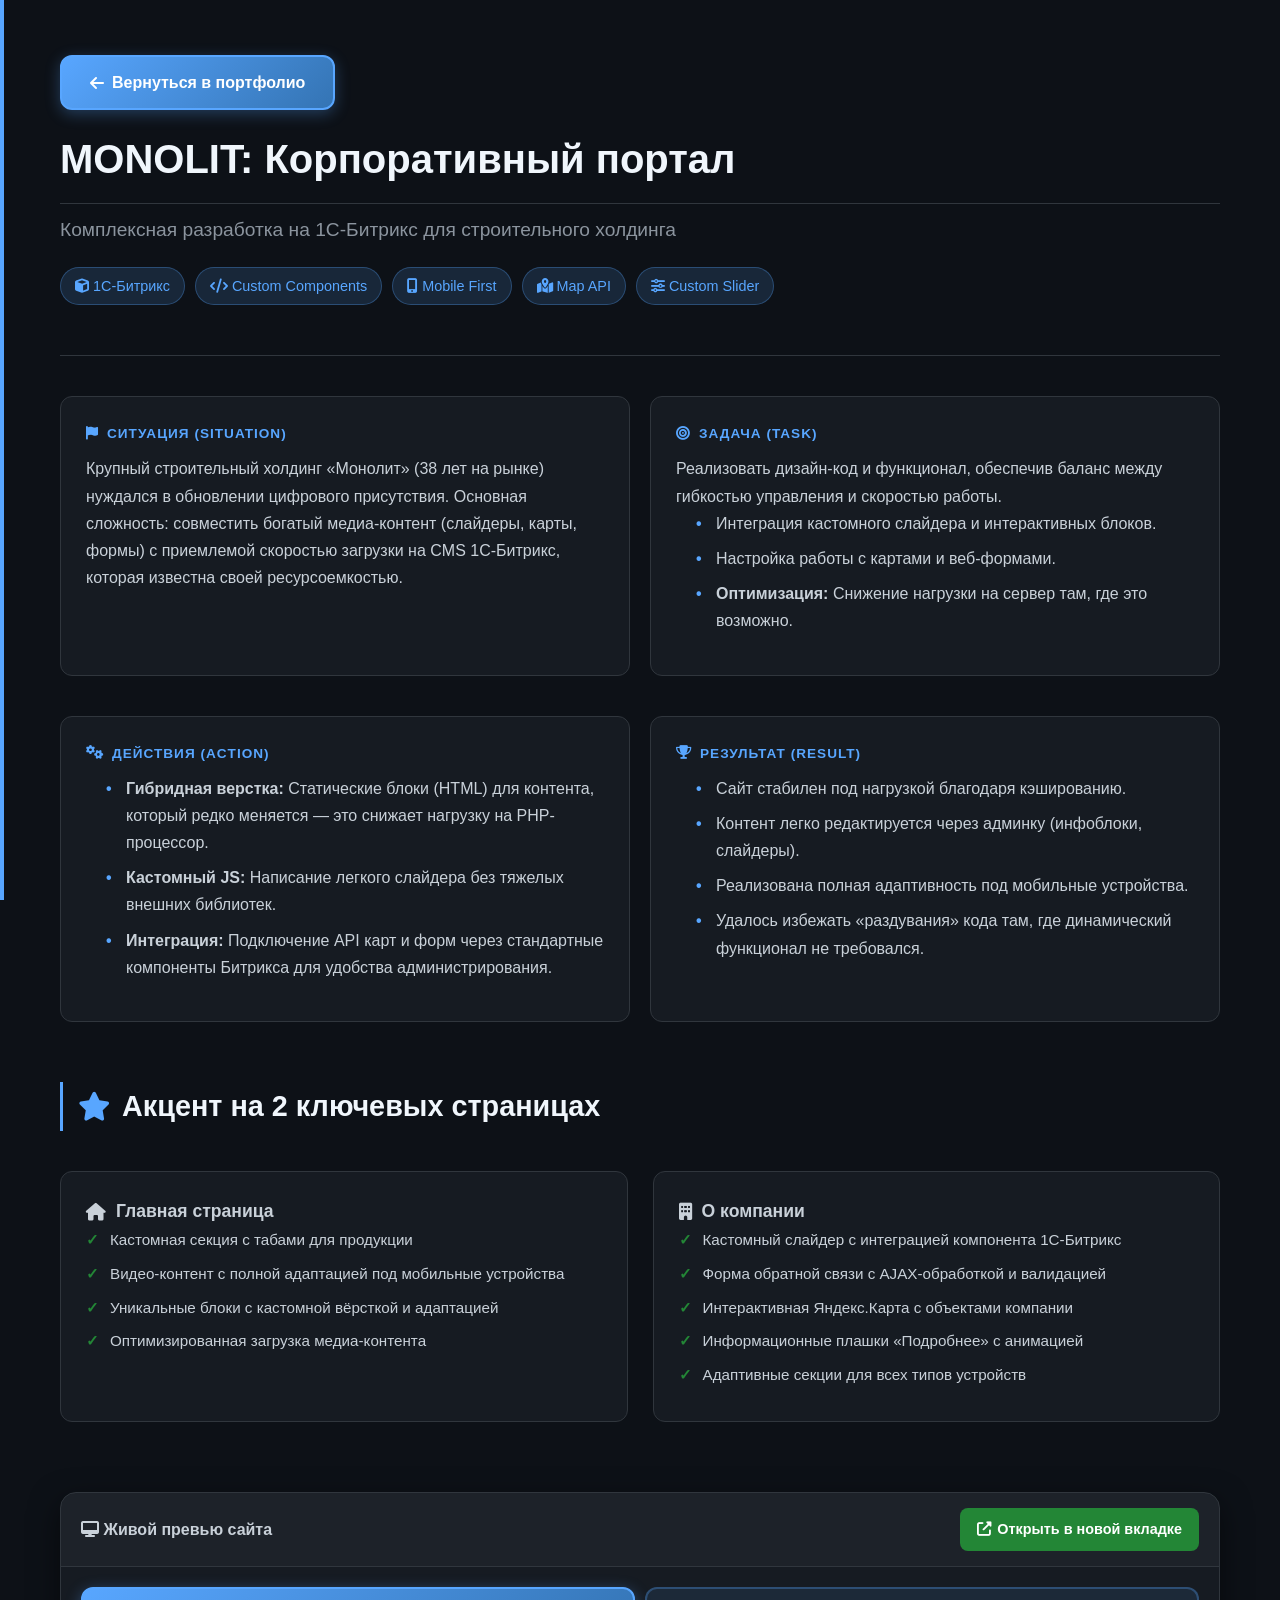
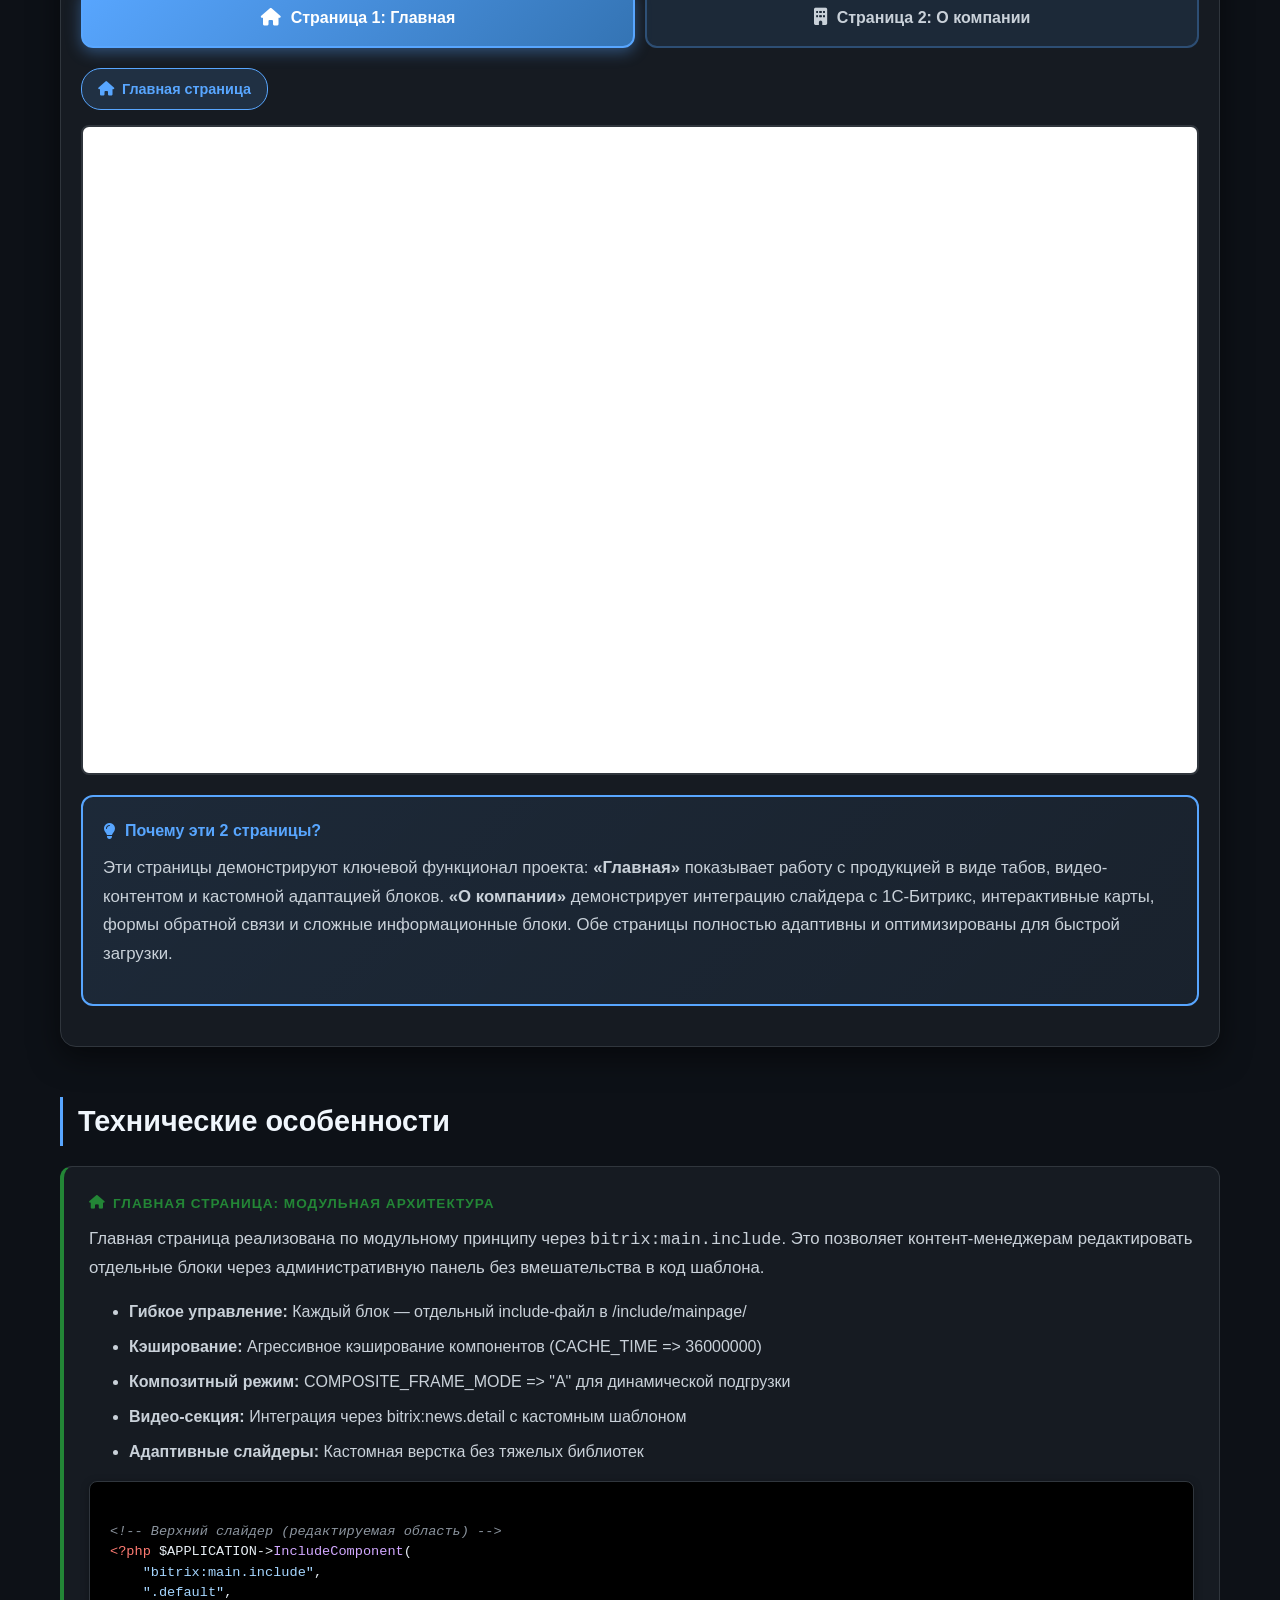
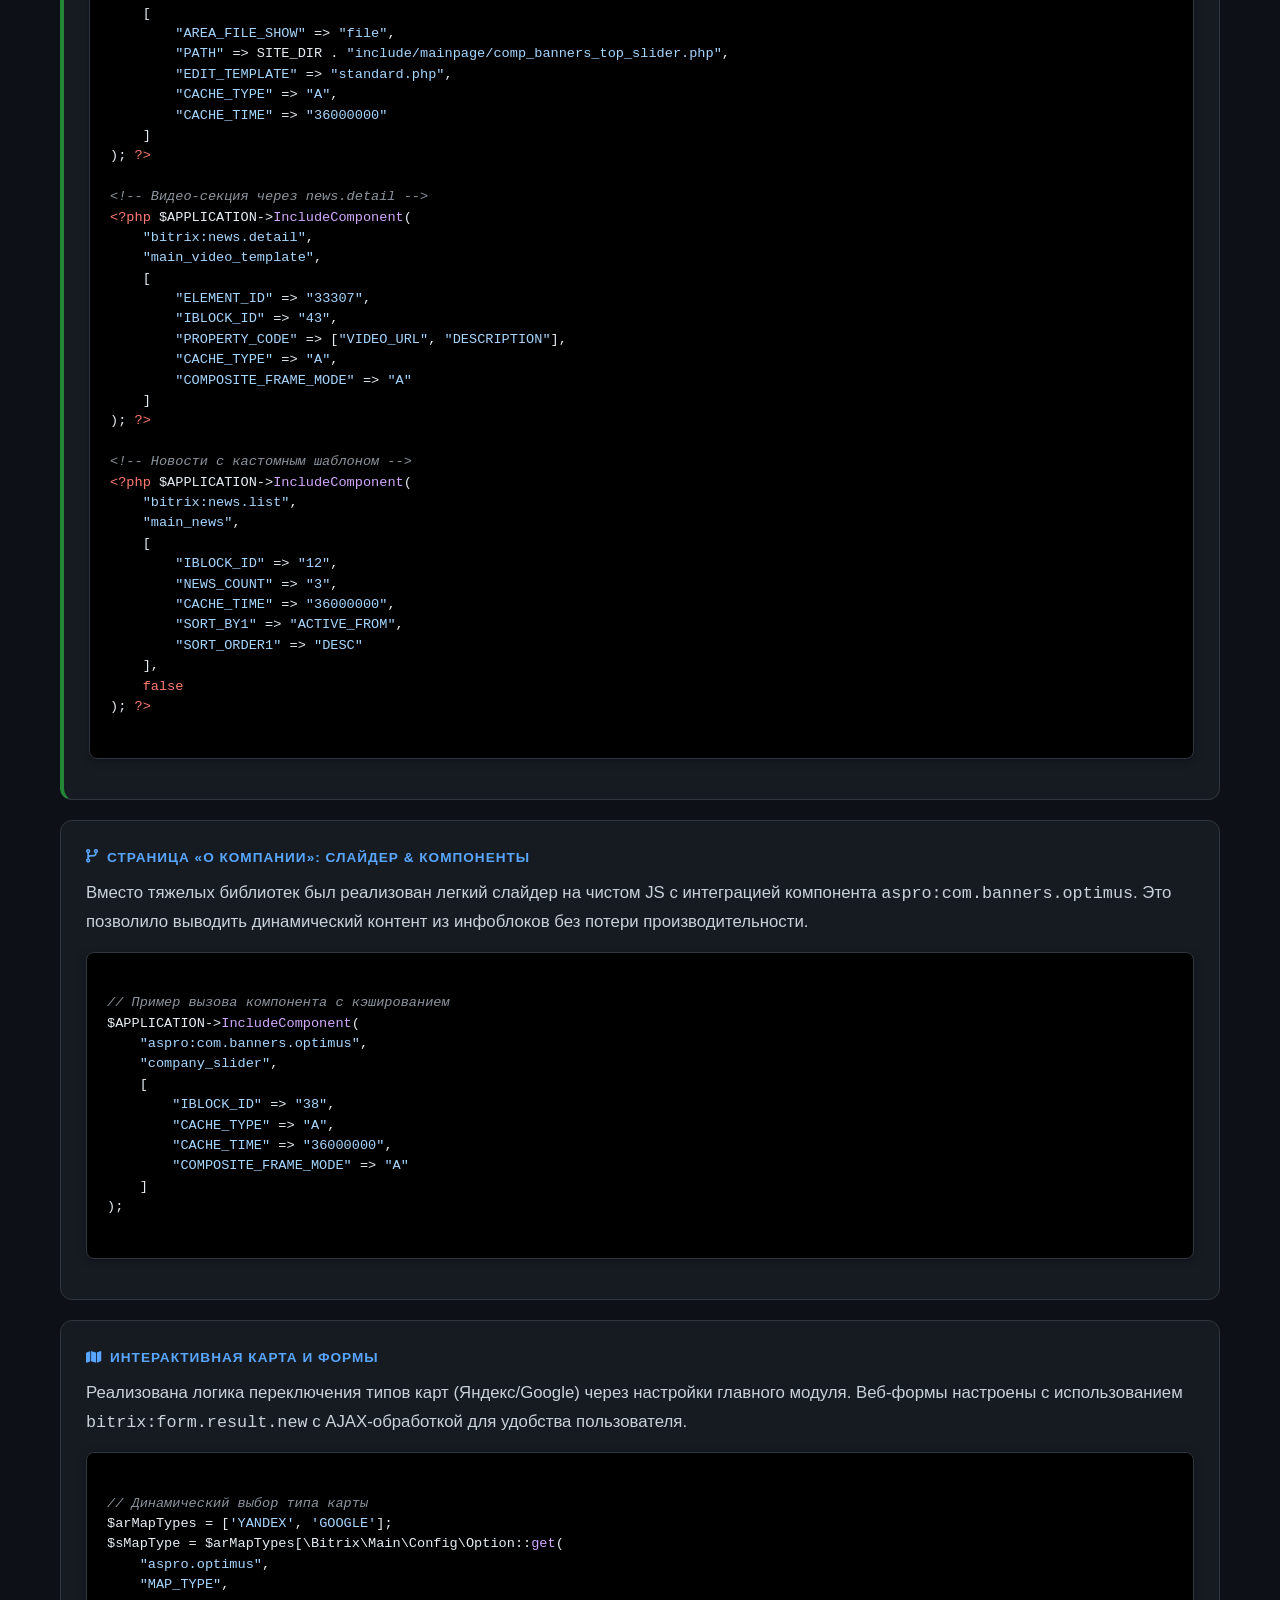
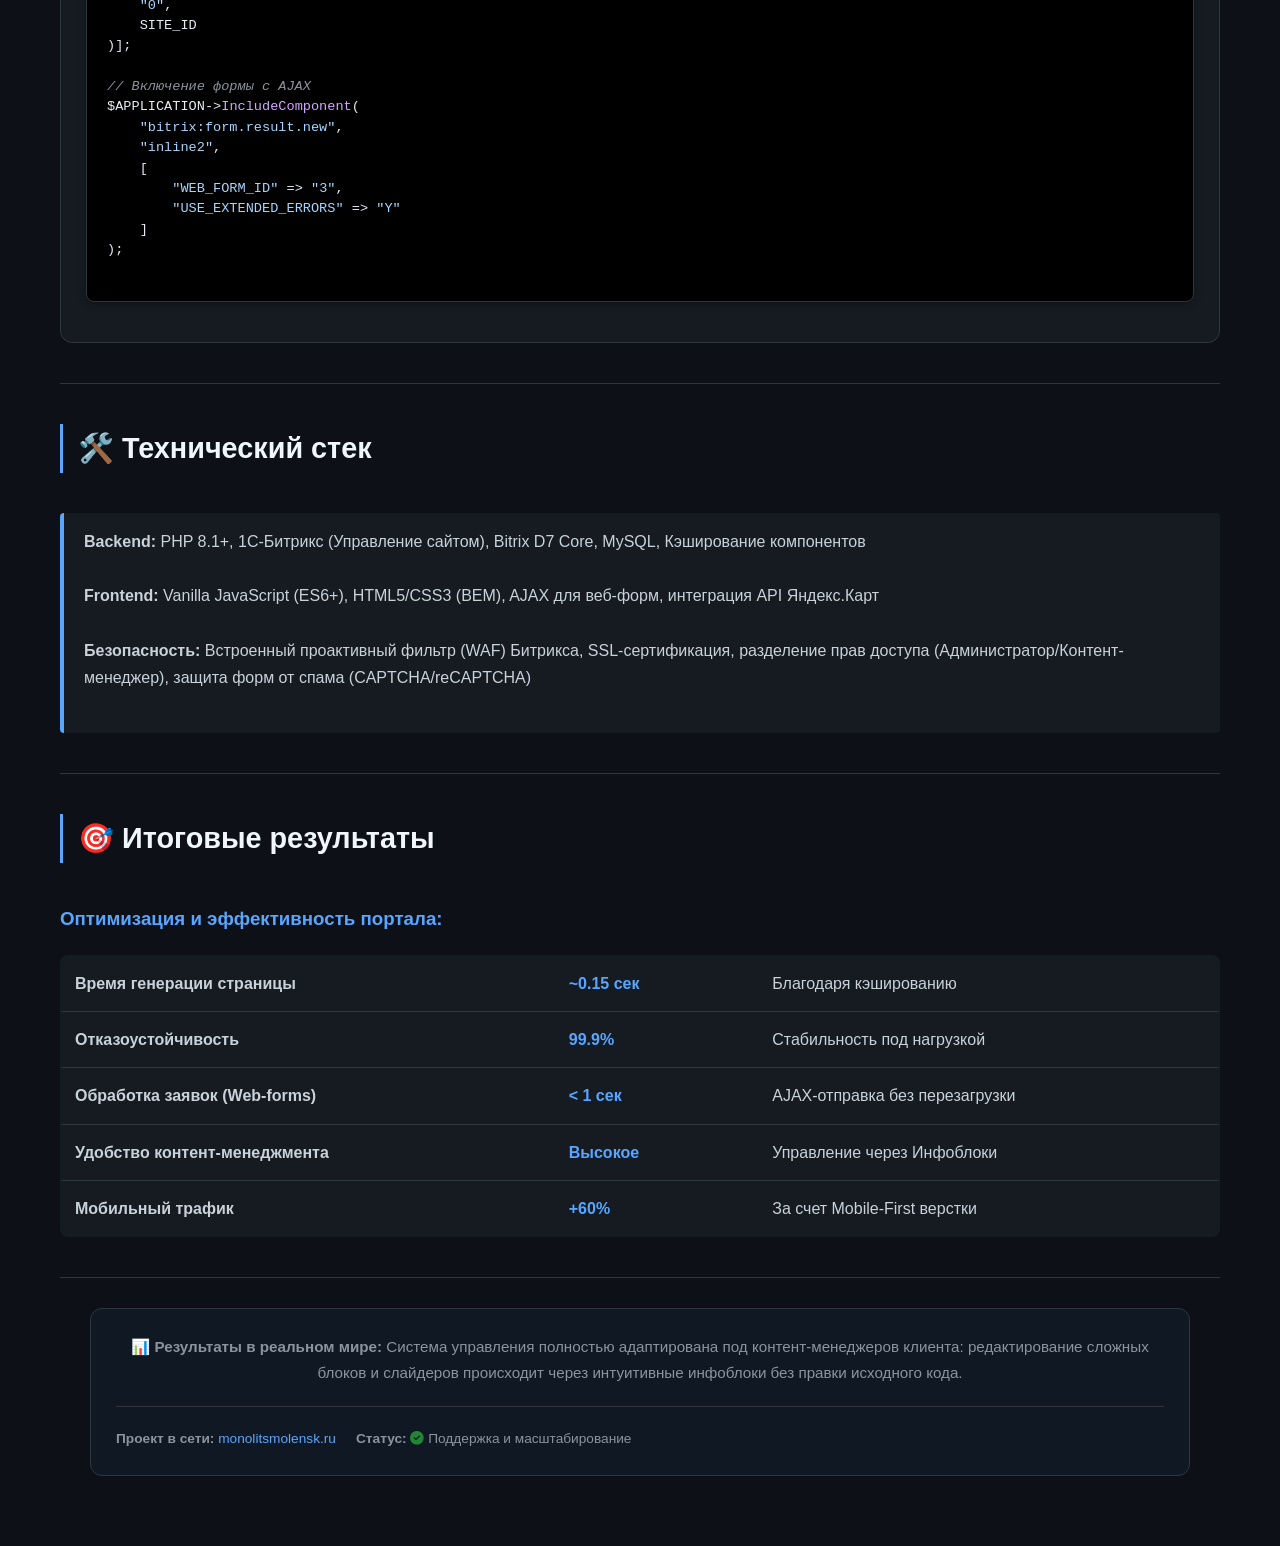
==== cases/monolit.html @ ee922354 "first commit" ====
<!DOCTYPE html>
<html lang="ru">
<head>
    <meta charset="UTF-8">
    <meta name="viewport" content="width=device-width, initial-scale=1.0">
    <title>Кейс: MONOLIT | 1С-Битрикс & Custom Integration</title>
    <link rel="icon" type="image/svg+xml" href="image/svg+xml,%3Csvg xmlns='http://www.w3.org/2000/svg' viewBox='0 0 512 512'%3E%3Cpath fill='%2358a6ff' d='M32 32c17.7 0 32 14.3 32 32V320H288V160c0-17.7 14.3-32 32-32H448c17.7 0 32 14.3 32 32V448c0 17.7-14.3 32-32 32H32c-17.7 0-32-14.3-32-32V64C0 46.3 14.3 32 32 32zM416 224a32 32 0 1 0 0-64 32 32 0 1 0 0 64z'/%3E%3C/svg%3E">
    <link rel="stylesheet" href="https://cdnjs.cloudflare.com/ajax/libs/font-awesome/6.4.0/css/all.min.css">
    <link rel="stylesheet" href="../styles.css">
</head>
<body>

    <div class="container">
        <!-- NAV -->
        <a href="../index.html" class="btn-primary">
            <i class="fas fa-arrow-left"></i> Вернуться в портфолио
        </a>

        <!-- HEADER -->
        <header class="case-header">
            <h1 class="case-title">MONOLIT: Корпоративный портал</h1>
            <div class="case-subtitle">Комплексная разработка на 1С-Битрикс для строительного холдинга</div>
            
            <div class="tech-specs" style="margin-top: 20px;">
                <span class="tech-badge"><i class="fas fa-cube"></i> 1С-Битрикс</span>
                <span class="tech-badge"><i class="fas fa-code"></i> Custom Components</span>
                <span class="tech-badge"><i class="fas fa-mobile-alt"></i> Mobile First</span>
                <span class="tech-badge"><i class="fas fa-map-marked-alt"></i> Map API</span>
                <span class="tech-badge"><i class="fas fa-sliders-h"></i> Custom Slider</span>
            </div>
        </header>

        <!-- STAR METHODOLOGY -->
        <section class="star-grid">
            <!-- SITUATION -->
            <div class="star-card">
                <div class="star-label"><i class="fas fa-flag"></i> Ситуация (Situation)</div>
                <div class="star-content">
                    Крупный строительный холдинг «Монолит» (38 лет на рынке) нуждался в обновлении цифрового присутствия. Основная сложность: совместить богатый медиа-контент (слайдеры, карты, формы) с приемлемой скоростью загрузки на CMS 1С-Битрикс, которая известна своей ресурсоемкостью.
                </div>
            </div>

            <!-- TASK -->
            <div class="star-card">
                <div class="star-label"><i class="fas fa-bullseye"></i> Задача (Task)</div>
                <div class="star-content">
                    Реализовать дизайн-код и функционал, обеспечив баланс между гибкостью управления и скоростью работы.
                    <ul>
                        <li>Интеграция кастомного слайдера и интерактивных блоков.</li>
                        <li>Настройка работы с картами и веб-формами.</li>
                        <li><strong>Оптимизация:</strong> Снижение нагрузки на сервер там, где это возможно.</li>
                    </ul>
                </div>
            </div>

            <!-- ACTION -->
            <div class="star-card">
                <div class="star-label"><i class="fas fa-cogs"></i> Действия (Action)</div>
                <div class="star-content">
                    <ul>
                        <li><strong>Гибридная верстка:</strong> Статические блоки (HTML) для контента, который редко меняется — это снижает нагрузку на PHP-процессор.</li>
                        <li><strong>Кастомный JS:</strong> Написание легкого слайдера без тяжелых внешних библиотек.</li>
                        <li><strong>Интеграция:</strong> Подключение API карт и форм через стандартные компоненты Битрикса для удобства администрирования.</li>
                    </ul>
                </div>
            </div>

            <!-- RESULT -->
            <div class="star-card">
                <div class="star-label"><i class="fas fa-trophy"></i> Результат (Result)</div>
                <div class="star-content">
                    <ul>
                        <li>Сайт стабилен под нагрузкой благодаря кэшированию.</li>
                        <li>Контент легко редактируется через админку (инфоблоки, слайдеры).</li>
                        <li>Реализована полная адаптивность под мобильные устройства.</li>
                        <li>Удалось избежать «раздувания» кода там, где динамический функционал не требовался.</li>
                    </ul>
                </div>
            </div>
        </section>

        <!-- KEY PAGES HIGHLIGHT -->
        <section>
            <h2 style="color: #f0f6fc; margin-bottom: 20px; font-size: 1.8rem;">
                <i class="fas fa-star" style="color: var(--accent);"></i> Акцент на 2 ключевых страницах
            </h2>
            
            <div class="page-highlight-grid">
                <!-- PAGE 1 -->
                <div class="page-highlight-card">
                    <h4>
           
                        <i class="fas fa-home"></i> Главная страница
                    </h4>
                    <ul>
                        <li>Кастомная секция с табами для продукции</li>
                        <li>Видео-контент с полной адаптацией под мобильные устройства</li>
                        <li>Уникальные блоки с кастомной вёрсткой и адаптацией</li>
                        <li>Оптимизированная загрузка медиа-контента</li>
                    </ul>
                </div>

                <!-- PAGE 2 -->
                <div class="page-highlight-card">
                    <h4>
                        <i class="fas fa-building"></i> О компании
                    </h4>
                    <ul>
                        <li>Кастомный слайдер с интеграцией компонента 1С-Битрикс</li>
                        <li>Форма обратной связи с AJAX-обработкой и валидацией</li>
                        <li>Интерактивная Яндекс.Карта с объектами компании</li>
                        <li>Информационные плашки «Подробнее» с анимацией</li>
                        <li>Адаптивные секции для всех типов устройств</li>
                    </ul>
                </div>
            </div>
        </section>

        <!-- LIVE PREVIEW IFRAME WITH TABS -->
        <section class="preview-section">
            <div class="preview-header">
                <span class="preview-title"><i class="fas fa-desktop"></i> Живой превью сайта</span>
                <a href="https://www.monolitsmolensk.ru/" target="_blank" class="live-btn">
                    <i class="fas fa-external-link-alt"></i> Открыть в новой вкладке
                </a>
            </div>
            
            <div style="padding: 20px;">
                <!-- PAGE TABS -->
                <div class="page-tabs">
                    <div class="page-tab active" onclick="switchPage('page1', this)">
                        <i class="fas fa-home"></i>
                        <span>Страница 1: Главная</span>
                    </div>
                    <div class="page-tab" onclick="switchPage('page2', this)">
                        <i class="fas fa-building"></i>
                        <span>Страница 2: О компании</span>
                    </div>
                </div>

                <!-- IFRAME CONTAINER PAGE 1: Главная -->
                <div class="iframe-wrapper" id="page1-wrapper">
                    <div class="page-badge">
                        <i class="fas fa-home"></i>
                        <span>Главная страница</span>
                    </div>
                    <div class="iframe-container">
                        <iframe src="https://www.monolitsmolensk.ru/" title="Monolit - Главная" id="iframe-page1" loading="lazy"></iframe>
                    </div>
                </div>

                <!-- IFRAME CONTAINER PAGE 2: О компании -->
                <div class="iframe-wrapper" id="page2-wrapper" style="display: none;">
                    <div class="page-badge">
                        <i class="fas fa-building"></i>
                        <span>О компании</span>
                    </div>
                    <div class="iframe-container">
                        <iframe src="https://www.monolitsmolensk.ru/company/" title="Monolit - О компании" id="iframe-page2" loading="lazy"></iframe>
                    </div>
                </div>

                <div class="highlight-box">
                    <h4><i class="fas fa-lightbulb"></i> Почему эти 2 страницы?</h4>
                    <p style="color: var(--text); margin-top: 10px;">
                        Эти страницы демонстрируют ключевой функционал проекта: <strong>«Главная»</strong> показывает работу с продукцией в виде табов, видео-контентом и кастомной адаптацией блоков. <strong>«О компании»</strong> демонстрирует интеграцию слайдера с 1С-Битрикс, интерактивные карты, формы обратной связи и сложные информационные блоки. Обе страницы полностью адаптивны и оптимизированы для быстрой загрузки.
                    </p>
                </div>
            </div>
        </section>

        <!-- TECHNICAL HIGHLIGHTS -->
        <section>
            <h2 style="color: #f0f6fc; margin-bottom: 20px; font-size: 1.8rem;">Технические особенности</h2>
            
            <!-- ГЛАВНАЯ СТРАНИЦА -->
            <div class="star-card" style="margin-bottom: 20px; border-left: 4px solid var(--success);">
                <div class="star-label" style="color: var(--success);">
                    <i class="fas fa-home"></i> Главная страница: Модульная архитектура
                </div>
                <p style="margin-bottom: 15px;">
                    Главная страница реализована по модульному принципу через <code>bitrix:main.include</code>. 
                    Это позволяет контент-менеджерам редактировать отдельные блоки через административную панель 
                    без вмешательства в код шаблона.
                </p>
                <ul style="margin-bottom: 15px; padding-left: 20px;">
                    <li><strong>Гибкое управление:</strong> Каждый блок — отдельный include-файл в /include/mainpage/</li>
                    <li><strong>Кэширование:</strong> Агрессивное кэширование компонентов (CACHE_TIME =&gt; 36000000)</li>
                    <li><strong>Композитный режим:</strong> COMPOSITE_FRAME_MODE =&gt; "A" для динамической подгрузки</li>
                    <li><strong>Видео-секция:</strong> Интеграция через bitrix:news.detail с кастомным шаблоном</li>
                    <li><strong>Адаптивные слайдеры:</strong> Кастомная верстка без тяжелых библиотек</li>
                </ul>
                <div class="code-block">
<span class="comment">&lt;!-- Верхний слайдер (редактируемая область) --&gt;</span>
<span class="keyword">&lt;?php</span> $APPLICATION-&gt;<span class="function-name">IncludeComponent</span>(
    <span class="string">"bitrix:main.include"</span>,
    <span class="string">".default"</span>,
    [
        <span class="string">"AREA_FILE_SHOW"</span> =&gt; <span class="string">"file"</span>,
        <span class="string">"PATH"</span> =&gt; SITE_DIR . <span class="string">"include/mainpage/comp_banners_top_slider.php"</span>,
        <span class="string">"EDIT_TEMPLATE"</span> =&gt; <span class="string">"standard.php"</span>,
        <span class="string">"CACHE_TYPE"</span> =&gt; <span class="string">"A"</span>,
        <span class="string">"CACHE_TIME"</span> =&gt; <span class="string">"36000000"</span>
    ]
); <span class="keyword">?&gt;</span>

<span class="comment">&lt;!-- Видео-секция через news.detail --&gt;</span>
<span class="keyword">&lt;?php</span> $APPLICATION-&gt;<span class="function-name">IncludeComponent</span>(
    <span class="string">"bitrix:news.detail"</span>,
    <span class="string">"main_video_template"</span>,
    [
        <span class="string">"ELEMENT_ID"</span> =&gt; <span class="string">"33307"</span>,
        <span class="string">"IBLOCK_ID"</span> =&gt; <span class="string">"43"</span>,
        <span class="string">"PROPERTY_CODE"</span> =&gt; [<span class="string">"VIDEO_URL"</span>, <span class="string">"DESCRIPTION"</span>],
        <span class="string">"CACHE_TYPE"</span> =&gt; <span class="string">"A"</span>,
        <span class="string">"COMPOSITE_FRAME_MODE"</span> =&gt; <span class="string">"A"</span>
    ]
); <span class="keyword">?&gt;</span>

<span class="comment">&lt;!-- Новости с кастомным шаблоном --&gt;</span>
<span class="keyword">&lt;?php</span> $APPLICATION-&gt;<span class="function-name">IncludeComponent</span>(
    <span class="string">"bitrix:news.list"</span>,
    <span class="string">"main_news"</span>,
    [
        <span class="string">"IBLOCK_ID"</span> =&gt; <span class="string">"12"</span>,
        <span class="string">"NEWS_COUNT"</span> =&gt; <span class="string">"3"</span>,
        <span class="string">"CACHE_TIME"</span> =&gt; <span class="string">"36000000"</span>,
        <span class="string">"SORT_BY1"</span> =&gt; <span class="string">"ACTIVE_FROM"</span>,
        <span class="string">"SORT_ORDER1"</span> =&gt; <span class="string">"DESC"</span>
    ],
    <span class="keyword">false</span>
); <span class="keyword">?&gt;</span>
                </div>
            </div>

            <!-- СТРАНИЦА "О КОМПАНИИ" -->
            <div class="star-card">
                <div class="star-label"><i class="fas fa-code-branch"></i> Страница «О компании»: Слайдер & Компоненты</div>
                <p style="margin-bottom: 15px;">
                    Вместо тяжелых библиотек был реализован легкий слайдер на чистом JS с интеграцией компонента <code>aspro:com.banners.optimus</code>. Это позволило выводить динамический контент из инфоблоков без потери производительности.
                </p>
                <div class="code-block">
<span class="comment">// Пример вызова компонента с кэшированием</span>
$APPLICATION-&gt;<span class="function-name">IncludeComponent</span>(
    <span class="string">"aspro:com.banners.optimus"</span>,
    <span class="string">"company_slider"</span>,
    [
        <span class="string">"IBLOCK_ID"</span> =&gt; <span class="string">"38"</span>,
        <span class="string">"CACHE_TYPE"</span> =&gt; <span class="string">"A"</span>,
        <span class="string">"CACHE_TIME"</span> =&gt; <span class="string">"36000000"</span>,
        <span class="string">"COMPOSITE_FRAME_MODE"</span> =&gt; <span class="string">"A"</span>
    ]
);
                </div>
            </div>

            <!-- КАРТЫ И ФОРМЫ -->
            <div class="star-card" style="margin-top: 20px;">
                <div class="star-label"><i class="fas fa-map"></i> Интерактивная Карта и Формы</div>
                <p style="margin-bottom: 15px;">
                    Реализована логика переключения типов карт (Яндекс/Google) через настройки главного модуля. Веб-формы настроены с использованием <code>bitrix:form.result.new</code> с AJAX-обработкой для удобства пользователя.
                </p>
                <div class="code-block">
<span class="comment">// Динамический выбор типа карты</span>
$arMapTypes = [<span class="string">'YANDEX'</span>, <span class="string">'GOOGLE'</span>];
$sMapType = $arMapTypes[\Bitrix\Main\Config\Option::<span class="function-name">get</span>(
    <span class="string">"aspro.optimus"</span>, 
    <span class="string">"MAP_TYPE"</span>, 
    <span class="string">"0"</span>, 
    SITE_ID
)];

<span class="comment">// Включение формы с AJAX</span>
$APPLICATION-&gt;<span class="function-name">IncludeComponent</span>(
    <span class="string">"bitrix:form.result.new"</span>,
    <span class="string">"inline2"</span>,
    [
        <span class="string">"WEB_FORM_ID"</span> =&gt; <span class="string">"3"</span>,
        <span class="string">"USE_EXTENDED_ERRORS"</span> =&gt; <span class="string">"Y"</span>
    ]
);
                </div>
            </div>
        </section>

        <div class="divider"></div>

        <!-- TECHNICAL STACK -->
       <section>
            <h2>🛠️ Технический стек</h2>
            <div class="block-quote">
                <strong>Backend:</strong> PHP 8.1+, 1С-Битрикс (Управление сайтом), Bitrix D7 Core, MySQL, Кэширование компонентов<br><br>
                
                <strong>Frontend:</strong> Vanilla JavaScript (ES6+), HTML5/CSS3 (BEM), AJAX для веб-форм, интеграция API Яндекс.Карт<br><br>
                
                <strong>Безопасность:</strong> Встроенный проактивный фильтр (WAF) Битрикса, SSL-сертификация, разделение прав доступа (Администратор/Контент-менеджер), защита форм от спама (CAPTCHA/reCAPTCHA)<br><br>
            </div>
        </section>

        <div class="divider"></div>

        <!-- RESULTS SUMMARY -->
       <section>
            <h2>🎯 Итоговые результаты</h2>
            
            <h3>Оптимизация и эффективность портала:</h3>
            <table class="metric-table">
                <tbody>
                    <tr><td><strong>Время генерации страницы</strong></td><td><span class="highlight">~0.15 сек</span></td><td>Благодаря кэшированию</td></tr>
                    <tr><td><strong>Отказоустойчивость</strong></td><td><span class="highlight">99.9%</span></td><td>Стабильность под нагрузкой</td></tr>
                    <tr><td><strong>Обработка заявок (Web-forms)</strong></td><td><span class="highlight">&lt; 1 сек</span></td><td>AJAX-отправка без перезагрузки</td></tr>
                    <tr><td><strong>Удобство контент-менеджмента</strong></td><td><span class="highlight">Высокое</span></td><td>Управление через Инфоблоки</td></tr>
                    <tr><td><strong>Мобильный трафик</strong></td><td><span class="highlight">+60%</span></td><td>За счет Mobile-First верстки</td></tr>
                </tbody>
            </table>
        </section>


        <footer>
            <div style="padding: 25px; background: rgba(88, 166, 255, 0.05); border-radius: 12px; border: 1px solid var(--border);">
                <p><strong>📊 Результаты в реальном мире:</strong> Система управления полностью адаптирована под контент-менеджеров клиента: редактирование сложных блоков и слайдеров происходит через интуитивные инфоблоки без правки исходного кода.</p>
                
                <div style="margin-top: 20px; display: flex; flex-wrap: wrap; gap: 20px; font-size: 0.9em; border-top: 1px solid var(--border); padding-top: 20px;">
                    <div>
                        <strong>Проект в сети:</strong> 
                        <a href="https://www.monolitsmolensk.ru/" target="_blank" rel="noopener" style="color: var(--accent); text-decoration: none;">monolitsmolensk.ru</a>
                    </div>
                    <div>
                        <strong>Статус:</strong> 
                        <i class="fas fa-check-circle" style="color: var(--success);"></i> Поддержка и масштабирование
                    </div>
                </div>
            </div>
        </footer>


    </div>
    
    <script>
        // Инициализация при загрузке страницы
        document.addEventListener('DOMContentLoaded', function() {
            document.getElementById('page1-wrapper').style.display = 'block';
            document.getElementById('page2-wrapper').style.display = 'none';
            
            const tabs = document.querySelectorAll('.page-tab');
            tabs.forEach((tab, index) => {
                if (index === 0) {
                    tab.classList.add('active');
                } else {
                    tab.classList.remove('active');
                }
            });
        });

        function switchPage(pageId, tabElement) {
            document.getElementById('page1-wrapper').style.display = 'none';
            document.getElementById('page2-wrapper').style.display = 'none';
            document.getElementById(pageId + '-wrapper').style.display = 'block';
            
            document.querySelectorAll('.page-tab').forEach(tab => {
                tab.classList.remove('active');
            });
            tabElement.classList.add('active');
        }
    </script>
    
</body>
</html>
---- styles.css ----
/* Объединенный CSS файл для всего проекта портфолио */

/* ==================== CSS VARIABLES ==================== */
:root {
    /* Темная тема (основная) */
    --bg: #0d1117;
    --card-bg: #161b22;
    --text: #c9d1d9;
    --accent: #58a6ff;
    --secondary: #8b949e;
    --border: #30363d;
    --success: #238636;
    --warning: #f85149;
    --gradient-start: #1a2a6c;
    --gradient-end: #58a6ff;
    --feature-bg: #1c212b;
    --code-bg: #000000;
    --hh-color: #e71d1d;

    /* Светлая тема (для resume) */
    --bg-light: #ffffff;
    --text-light: #1a1a1a;
    --accent-light: #0066cc;
    --secondary-light: #666;
    --border-light: #ddd;
    --light-bg: #f5f5f5;
}

/* ==================== RESET & BASE ==================== */
* {
    margin: 0;
    padding: 0;
    box-sizing: border-box;
}

body {
    font-family: -apple-system, BlinkMacSystemFont, 'Segoe UI', Helvetica, Arial, sans-serif;
    background-color: var(--bg);
    color: var(--text);
    line-height: 1.7;
    padding: 20px;
}

body.resume {
    --bg: #ffffff;
    --text: #1a1a1a;
    --accent: #0066cc;
    --secondary: #666;
    --border: #ddd;
    --light-bg: #f5f5f5;
    background-color: var(--bg);
    color: var(--text);
    padding: 20px;
}

body.resume .container {
    max-width: 900px;
}

.container {
    max-width: 1200px;
    margin: 0 auto;
    padding: 20px;
}

.container.resume {
    max-width: 900px;
}

/* ==================== TYPOGRAPHY ==================== */
h1 {
    color: var(--accent);
    border-bottom: 1px solid var(--border);
    padding-bottom: 10px;
    margin-bottom: 30px;
    font-size: 2.2em;
    transition: all 0.3s ease;
}

h1:hover {
    border-bottom-color: var(--accent);
    text-shadow: 0 0 8px rgba(88, 166, 255, 0.3);
}

h2 {
    color: #f0f6fc;
    margin: 40px 0px 40px 0px;
    border-left: 3px solid var(--accent);
    padding-left: 15px;
    transition: all 0.3s ease;
    font-size: 1.8rem;
    display: flex;
    align-items: center;
    gap: 12px;
}

h2:hover {
    border-left-color: #4a96e0;
    padding-left: 20px;
    color: var(--accent);
}

h2 i {
    color: var(--accent);
}

h3 {
    color: var(--accent);
    margin-top: 25px;
    transition: all 0.3s ease;
}

h3:hover {
    text-shadow: 0 0 8px rgba(88, 166, 255, 0.3);
}

code {
    font-family: 'Courier New', Courier, monospace;
}

ul, ol {
    margin-left: 20px;
    margin-bottom: 15px;
}

li {
    margin-bottom: 8px;
}

/* ==================== COMPONENTS ==================== */

/* Buttons */
.btn-primary, .code-link {
    display: inline-flex;
    align-items: center;
    gap: 8px;
    padding: 12px 28px;
    background: linear-gradient(135deg, var(--accent), #3474b4);
    color: white;
    text-decoration: none;
    border-radius: 12px;
    font-weight: 600;
    font-size: 1rem;
    margin: 15px 0;
    box-shadow: 0 4px 15px rgba(88, 166, 255, 0.3);
    border: 2px solid var(--accent);
    width: fit-content;
    transition: all 0.3s ease;
    cursor: pointer;
}

.btn-primary:hover, .code-link:hover {
    transform: translateY(-2px);
    box-shadow: 0 6px 20px rgba(88, 166, 255, 0.5);
    background: linear-gradient(135deg, #4a96e0, #2a66a0);
    border-color: #4a96e0;
}

.btn-primary:active, .code-link:active {
    transform: translateY(0);
    box-shadow: 0 3px 10px rgba(88, 166, 255, 0.3);
}

.btn-secondary, .live-btn {
    display: inline-flex;
    align-items: center;
    gap: 6px;
    padding: 8px 16px;
    background: var(--success);
    color: white;
    text-decoration: none;
    border-radius: 8px;
    font-size: 0.9rem;
    font-weight: 600;
    transition: all 0.3s ease;
    border: 1px solid transparent;
    cursor: pointer;
}

.btn-secondary:hover, .live-btn:hover {
    background: #2ea043;
    transform: translateY(-1px);
    box-shadow: 0 4px 12px rgba(35, 134, 54, 0.3);
}

.btn-secondary:active, .live-btn:active {
    transform: translateY(0);
}

.btn-hh {
    background: var(--hh-color);
    border-color: var(--hh-color);
}

.btn-hh:hover {
    background: #c41a1a;
    box-shadow: 0 6px 20px rgba(231, 29, 29, 0.4);
}

/* Badges and Tags */
.badge, .tech-badge {
    background: rgba(88, 166, 255, 0.15);
    color: var(--accent);
    padding: 6px 14px;
    border-radius: 20px;
    font-size: 0.9rem;
    border: 1px solid rgba(88, 166, 255, 0.3);
    transition: all 0.3s ease;
}

.badge:hover, .tech-badge:hover {
    background: rgba(88, 166, 255, 0.25);
    border-color: var(--accent);
    transform: translateY(-2px);
    box-shadow: 0 4px 12px rgba(88, 166, 255, 0.2);
}

.badge i {
    font-size: 0.8rem;
    color: var(--accent);
}

.tag {
    background: var(--border);
    padding: 6px 14px;
    border-radius: 6px;
    font-size: 0.85rem;
    border: 1px solid rgba(88, 166, 255, 0.3);
}

/* Cards */
.architecture-box, .star-card, .feature-card, .page-highlight-card {
    background: var(--card-bg);
    border: 1px solid var(--border);
    border-radius: 12px;
    padding: 25px;
    margin-bottom: 20px;
    transition: all 0.3s ease;
}

.architecture-box:hover, .star-card:hover, .feature-card:hover, .page-highlight-card:hover {
    border-color: var(--accent);
    transform: translateY(-5px);
    box-shadow: 0 8px 24px rgba(88, 166, 255, 0.15);
}

/* Code Blocks */
.code-block {
    background: var(--code-bg);
    border: 1px solid var(--border);
    border-radius: 8px;
    padding: 20px;
    font-family: 'Consolas', 'Monaco', monospace;
    font-size: 0.85rem;
    color: #e6edf3;
    overflow-x: auto;
    margin: 15px 0;
    line-height: 1.5;
    white-space: pre-wrap;
    word-wrap: break-word;
    transition: all 0.3s ease;
    box-shadow: 0 2px 8px rgba(0, 0, 0, 0.3);
}

.code-block:hover {
    border-color: var(--accent);
    box-shadow: 0 4px 16px rgba(88, 166, 255, 0.2);
}

.code-block .comment { color: #8b949e; font-style: italic; }
.code-block .keyword { color: #ff7b72; }
.code-block .function-name { color: #d2a8ff; }
.code-block .string { color: #a5d6ff; }
.code-block .section { color: #79c0ff; font-weight: bold; }

/* Tables */
.metric-table, .comparison-table {
    width: 100%;
    border-collapse: collapse;
    margin: 20px 0;
    background: var(--card-bg);
    border-radius: 8px;
    overflow: hidden;
    border: 1px solid var(--border);
}

.metric-table th, .metric-table td, .comparison-table th, .comparison-table td {
    padding: 14px;
    text-align: left;
    border-bottom: 1px solid var(--border);
}

.metric-table th, .comparison-table th {
    background: rgba(88, 166, 255, 0.1);
    color: var(--accent);
    font-weight: 600;
}

.metric-table tr:hover, .comparison-table tr:hover {
    background: rgba(88, 166, 255, 0.08);
    transition: background-color 0.3s ease;
}

.metric-table tr:last-child td, .comparison-table tr:last-child td {
    border-bottom: none;
}

/* Special Boxes */
.problem-block {
    border-left: 4px solid var(--warning);
    padding: 15px 20px;
    background: rgba(248, 81, 73, 0.08);
    margin: 20px 0;
    border-radius: 6px;
}

.solution-block, .tip-box, .flow-diagram {
    border-left: 4px solid var(--success);
    padding: 15px 20px;
    margin: 20px 0;
    border-radius: 0 8px 8px 0;
}

.warning-box {
    background: rgba(248, 81, 73, 0.1);
    border-left: 4px solid var(--warning);
    padding: 20px;
    border-radius: 0 8px 8px 0;
    margin: 20px 0;
    transition: all 0.3s ease;
}

.warning-box:hover {
    background: rgba(248, 81, 73, 0.15);
    border-left-color: #f05a4f;
    box-shadow: 0 4px 12px rgba(248, 81, 73, 0.2);
}

.warning-box h4, .warning-box h3 {
    color: var(--warning);
    margin-bottom: 10px;
}

.block-quote{
    background: var(--card-bg);
    border-left: 4px solid var(--accent);
    padding: 15px 20px;
    border-radius: 4px;
    transition: all 0.3s ease;
}

.block-quote:hover {
    border-left-color: #4a96e0;
    box-shadow: 0 4px 12px rgba(88, 166, 255, 0.15);
}

.highlight-box {
    background: linear-gradient(135deg, rgba(88, 166, 255, 0.1), rgba(88, 166, 255, 0.05));
    border: 2px solid var(--accent);
    border-radius: 12px;
    padding: 20px;
    margin: 20px 0;
    transition: all 0.3s ease;
}

.highlight-box:hover {
    box-shadow: 0 8px 25px rgba(88, 166, 255, 0.2);
}

.highlight-box h4 {
    color: var(--accent);
    margin-bottom: 10px;
    display: flex;
    align-items: center;
    gap: 10px;
}

.highlight {
    color: var(--accent);
    font-weight: 600;
}

/* ==================== LAYOUT COMPONENTS ==================== */

/* Grids */
.features-grid, .feature-grid {
    display: grid;
    grid-template-columns: repeat(auto-fit, minmax(280px, 1fr));
    gap: 20px;
    margin: 30px 0;
}

.star-grid {
    display: grid;
    grid-template-columns: 1fr 1fr;
    gap: 20px;
    margin-bottom: 40px;
}

.page-highlight-grid {
    display: grid;
    grid-template-columns: 1fr 1fr;
    gap: 25px;
    margin: 40px 0;
}

.stat-box {
    display: grid;
    grid-template-columns: repeat(auto-fit, minmax(200px, 1fr));
    gap: 15px;
    margin: 25px 0;
}

.tech-specs {
    display: flex;
    flex-wrap: wrap;
    gap: 10px;
    margin-bottom: 30px;
}

.tag-box {
    display: flex;
    gap: 10px;
    margin-bottom: 30px;
    flex-wrap: wrap;
}

.keyword-tags {
    display: flex;
    flex-wrap: wrap;
    gap: 8px;
    margin-top: 15px;
}

/* ==================== NAVIGATION ==================== */
.back-link {
    display: inline-flex;
    align-items: center;
    gap: 8px;
    color: var(--accent);
    text-decoration: none;
    margin-bottom: 20px;
    font-weight: 600;
    transition: all 0.3s ease;
}

.back-link:hover {
    opacity: 1;
    transform: translateX(-5px);
    text-shadow: 0 0 8px rgba(88, 166, 255, 0.3);
}

/* ==================== SECTIONS ==================== */
section {
    margin: 40px 0;
}

.divider {
    border-bottom: 1px solid var(--border);
    margin: 40px 0;
}

/* ==================== CASE STUDY COMPONENTS ==================== */
.case-header {
    margin-bottom: 40px;
    border-bottom: 1px solid var(--border);
    padding-bottom: 20px;
}

.case-title {
    font-size: 2.5rem;
    color: #f0f6fc;
    margin-bottom: 10px;
    transition: all 0.3s ease;
}

.case-title:hover {
    color: var(--accent);
    text-shadow: 0 0 12px rgba(88, 166, 255, 0.3);
}

.case-subtitle {
    font-size: 1.2rem;
    color: var(--secondary);
    transition: all 0.3s ease;
}

.case-subtitle:hover {
    color: #c9d1d9;
}

/* STAR Methodology */
.star-label {
    font-size: 0.85rem;
    text-transform: uppercase;
    letter-spacing: 1px;
    color: var(--accent);
    font-weight: 700;
    margin-bottom: 10px;
    display: flex;
    align-items: center;
    gap: 8px;
}

.star-content {
    font-size: 1rem;
    color: var(--text);
}

.star-content ul {
    list-style: none;
    padding-left: 0;
}

.star-content li {
    position: relative;
    padding-left: 20px;
    margin-bottom: 8px;
}

.star-content li::before {
    content: "•";
    color: var(--accent);
    position: absolute;
    left: 0;
    font-weight: bold;
}

/* Feature Cards */
.feature-card h3, .page-highlight-card h4 {
    margin-top: 0;
    display: flex;
    align-items: center;
    gap: 10px;
    font-size: 1.1em;
}

.feature-icon {
    font-size: 1.8em;
}

.feature-list, .page-highlight-card ul {
    margin: 0;
    padding: 0;
    list-style: none;
}

.feature-list li, .page-highlight-card li {
    margin-bottom: 8px;
    padding-left: 24px;
    position: relative;
    font-size: 0.95em;
}

.feature-list li::before, .page-highlight-card li::before {
    content: "✓";
    position: absolute;
    left: 0;
    color: var(--success);
    font-weight: bold;
}

.page-highlight-card::before {
    content: '';
    position: absolute;
    top: 0;
    left: 0;
    width: 4px;
    height: 100%;
    background: var(--accent);
    transition: all 0.3s ease;
}

.page-highlight-card:hover::before {
    width: 6px;
}


/* Checklists */
.checklist {
    list-style: none;
    padding: 0;
}

.checklist li {
    padding: 12px 0 12px 40px;
    position: relative;
    margin-bottom: 10px;
    border-bottom: 1px solid var(--border);
}

.checklist li:last-child {
    border-bottom: none;
}

.checklist li:before {
    content: "✓";
    position: absolute;
    left: 0;
    color: var(--success);
    font-weight: bold;
    font-size: 1.3em;
}

/* ==================== PORTFOLIO SPECIFIC ==================== */

/* Hero Section */
.hero {
    text-align: center;
    padding: 60px 20px;
    margin-bottom: 40px;
    background: linear-gradient(135deg, rgb(26 42 108 / 0%), rgba(88, 166, 255, 0.15));
    border-radius: 16px;
    border: 1px solid var(--border);
    box-shadow: 0 10px 30px rgba(0, 0, 0, 0.5);
    position: relative;
    overflow: hidden;
}

.hero::before {
    content: "";
    position: absolute;
    top: -50%;
    left: -50%;
    width: 200%;
    height: 200%;
    background: radial-gradient(circle, rgba(88, 166, 255, 0.1) 0%, transparent 70%);
    z-index: 0;
}

.hero-content {
    position: relative;
    z-index: 1;
}

h1.hero-title {
    font-size: 3.2rem;
    background: linear-gradient(to right, var(--accent), #79c0ff);
    -webkit-background-clip: text;
    background-clip: text;
    color: transparent;
    font-weight: 800;
    margin-bottom: 15px;
    letter-spacing: -0.5px;
    text-shadow: 0 2px 10px rgba(0, 0, 0, 0.3);
}

.subtitle {
    font-size: 1.4rem;
    color: var(--text);
    margin-bottom: 25px;
    font-weight: 300;
}

.highlight-badge {
    display: inline-block;
    background: rgba(35, 134, 54, 0.2);
    color: #3fb950;
    padding: 6px 20px;
    border-radius: 20px;
    font-weight: 600;
    margin: 15px 0;
    border: 1px solid rgba(63, 185, 80, 0.3);
    letter-spacing: 0.5px;
}

/* Badges Grid */
.badge-grid {
    display: flex;
    flex-wrap: wrap;
    gap: 10px;
    justify-content: center;
    margin-top: 25px;
}

/* Metrics Section */
.metrics-section {
    background: var(--card-bg);
    border-radius: 16px;
    padding: 30px;
    margin: 40px 0;
    border: 1px solid var(--border);
    box-shadow: 0 5px 20px rgba(0, 0, 0, 0.3);
}

.metrics-grid {
    display: grid;
    grid-template-columns: repeat(auto-fit, minmax(150px, 1fr));
    gap: 20px;
    margin-top: 20px;
}

.metric-card {
    text-align: center;
    padding: 20px;
    border-radius: 12px;
    background: rgba(88, 166, 255, 0.08);
    border: 1px solid rgba(88, 166, 255, 0.2);
    transition: transform 0.3s ease;
}

.metric-card:hover {
    transform: translateY(-5px);
    background: rgba(88, 166, 255, 0.15);
}

.metric-value {
    font-size: 2.2rem;
    font-weight: 800;
    margin-bottom: 8px;
    line-height: 1.2;
}

.metric-label {
    font-size: 0.95rem;
    color: var(--text);
    font-weight: 500;
}

/* Project Cards */
.project-card {
    background: var(--card-bg);
    border: 1px solid var(--border);
    border-radius: 16px;
    padding: 30px;
    margin-bottom: 25px;
    transition: all 0.4s cubic-bezier(0.175, 0.885, 0.32, 1.275);
    position: relative;
    overflow: hidden;
    box-shadow: 0 4px 15px rgba(0, 0, 0, 0.2);
}

.project-card::before {
    content: "";
    position: absolute;
    top: 0;
    left: 0;
    width: 4px;
    height: 100%;
    background: linear-gradient(to bottom, var(--accent), #3474b4);
    transform: scaleY(0);
    transform-origin: bottom;
    transition: transform 0.4s ease;
}

.project-card:hover {
    transform: translateY(-8px);
    border-color: var(--accent);
    box-shadow: 0 12px 30px rgba(0, 0, 0, 0.4), 0 0 0 2px rgba(88, 166, 255, 0.2);
}

.project-card:hover::before {
    transform: scaleY(1);
}

.project-header {
    display: flex;
    justify-content: space-between;
    align-items: flex-start;
    margin-bottom: 18px;
    flex-wrap: wrap;
    gap: 15px;
}

.project-title {
    font-size: 1.8rem;
    font-weight: 700;
    display: flex;
    align-items: center;
    gap: 12px;
}

.project-title i {
    font-size: 1.5rem;
    color: #f85149;
}

.project-status {
    background: rgba(35, 134, 54, 0.2);
    color: #3fb950;
    padding: 4px 14px;
    border-radius: 16px;
    font-size: 0.85rem;
    font-weight: 600;
    border: 1px solid rgba(63, 185, 80, 0.3);
}

.tech-stack {
    display: flex;
    flex-wrap: wrap;
    gap: 8px;
    margin: 15px 0 20px;
}

.tech-tag {
    background: rgba(88, 166, 255, 0.15);
    color: var(--accent);
    padding: 4px 12px;
    border-radius: 16px;
    font-size: 0.85rem;
    border: 1px solid rgba(88, 166, 255, 0.3);
}

.project-desc {
    margin-bottom: 20px;
    font-size: 1.05rem;
    line-height: 1.6;
}

.project-results {
    background: rgba(35, 134, 54, 0.1);
    border-left: 3px solid var(--success);
    padding: 15px;
    border-radius: 0 8px 8px 0;
    margin: 20px 0;
    font-size: 0.95rem;
}

.project-results strong {
    color: var(--success);
}

/* Skills Section */
.skills-grid {
    display: grid;
    grid-template-columns: repeat(auto-fill, minmax(220px, 1fr));
    gap: 20px;
    margin-top: 25px;
}

.skill-category {
    background: var(--card-bg);
    border: 1px solid var(--border);
    border-radius: 12px;
    padding: 20px;
    transition: all 0.3s ease;
}

.skill-category:hover {
    border-color: var(--accent);
    transform: translateY(-3px);
}

.skill-category h3 {
    color: var(--accent);
    margin-bottom: 15px;
    display: flex;
    align-items: center;
    gap: 10px;
    font-size: 1.3rem;
}

.skill-category ul {
    list-style: none;
    padding-left: 0;
}

.skill-category li {
    padding: 6px 0 6px 28px;
    position: relative;
    font-size: 0.95rem;
    line-height: 1.5;
}

.skill-category li::before {
    content: "✓";
    position: absolute;
    left: 0;
    color: var(--success);
    font-weight: bold;
    font-size: 1.1em;
}

/* CTA Section */
.cta-section {
    text-align: center;
    padding: 50px 20px;
    background: linear-gradient(135deg, var(--gradient-start), var(--gradient-end));
    border-radius: 20px;
    margin: 50px 0;
    box-shadow: 0 15px 40px rgba(0, 0, 0, 0.6);
    position: relative;
    overflow: hidden;
}

.cta-section::before {
    content: "";
    position: absolute;
    top: -50%;
    left: -50%;
    width: 200%;
    height: 200%;
    background: radial-gradient(circle, rgba(255, 255, 255, 0.1) 0%, transparent 70%);
    z-index: 0;
}

.cta-content {
    position: relative;
    z-index: 1;
    max-width: 700px;
    margin: 0 auto;
}

.cta-titleWrapper {
    font-size: 2.4rem;
    margin-bottom: 20px;
    color: white;
    text-shadow: 0 2px 10px rgba(0, 0, 0, 0.3);
    display: flex;
    justify-content: center;
    align-items: center;
    gap: 10px;
    font-weight: 500;
}

.cta-subtitle {
    font-size: 1.25rem;
    margin-bottom: 30px;
    color: rgba(255, 255, 255, 0.9);
    line-height: 1.6;
}

.github-btn {
    background: white;
    color: var(--bg);
    padding: 16px 45px;
    font-size: 1.2rem;
    font-weight: 700;
    border-radius: 50px;
    text-decoration: none;
    display: inline-flex;
    align-items: center;
    gap: 12px;
    box-shadow: 0 6px 25px rgba(0, 0, 0, 0.4);
    transition: all 0.3s ease;
    border: 2px solid white;
}

.github-btn:hover {
    transform: translateY(-3px) scale(1.05);
    box-shadow: 0 8px 30px rgba(0, 0, 0, 0.5);
    background: #f0f6fc;
}

.github-btn i {
    font-size: 1.5rem;
}

/* Footer */
footer {
    text-align: center;
    padding: 30px;
    border-top: 1px solid var(--border);
    color: var(--secondary);
    font-size: 0.95rem;
    margin-top: 20px;
}

.contact-links {
    display: flex;
    justify-content: center;
    gap: 25px;
    margin-top: 15px;
    flex-wrap: wrap;
}

.contact-link {
    color: var(--accent);
    text-decoration: none;
    font-weight: 500;
    display: flex;
    align-items: center;
    gap: 6px;
    transition: opacity 0.3s;
}

.contact-link:hover {
    opacity: 0.8;
    text-decoration: underline;
}

.contact-link i {
    font-size: 1.1rem;
}

/* ==================== HH PAGE SPECIFIC ==================== */
.hh-hero {
    background: linear-gradient(135deg, rgba(231, 29, 29, 0.2), rgba(88, 166, 255, 0.15));
    border: 1px solid var(--border);
    border-radius: 16px;
    padding: 50px 30px;
    margin-bottom: 40px;
    text-align: center;
}

.hh-title {
    font-size: 2.8rem;
    font-weight: 800;
    margin-bottom: 15px;
    background: linear-gradient(to right, var(--hh-color), var(--accent));
    -webkit-background-clip: text;
    background-clip: text;
    color: transparent;
}

.cta-buttons {
    display: flex;
    gap: 15px;
    justify-content: center;
    flex-wrap: wrap;
    margin-bottom: 20px;
}

/* ==================== RESUME SPECIFIC ==================== */
.print-toolbar {
    text-align: center;
    margin-bottom: 30px;
    display: flex;
    gap: 15px;
    justify-content: center;
    flex-wrap: wrap;
}

.print-btn {
    padding: 12px 30px;
    border: none;
    border-radius: 8px;
    font-size: 1rem;
    cursor: pointer;
    font-weight: 600;
    transition: all 0.3s ease;
    background: var(--accent-light);
    color: white;
}

.print-btn:hover {
    background: #0052a3;
    transform: translateY(-2px);
}

.back-btn {
    background: var(--light-bg);
    color: var(--text-light);
    border: 1px solid var(--border-light);
    padding: 12px 30px;
    border-radius: 8px;
    text-decoration: none;
    font-weight: 600;
    transition: all 0.3s ease;
}

.back-btn:hover {
    background: var(--border-light);
}

.resume-container {
    max-width: 900px;
    margin: 0 auto;
    background: white;
    padding: 40px;
    box-shadow: 0 0 20px rgba(0,0,0,0.1);
    border-radius: 8px;
}

.resume-container header {
    text-align: center;
    border-bottom: 3px solid var(--accent-light);
    padding-bottom: 20px;
    margin-bottom: 30px;
}

.name {
    font-size: 2.5rem;
    font-weight: 800;
    color: var(--accent-light);
    margin-bottom: 5px;
}

.position {
    font-size: 1.3rem;
    color: var(--secondary-light);
    margin-bottom: 15px;
}

.contact-info {
    display: flex;
    justify-content: center;
    gap: 20px;
    flex-wrap: wrap;
    font-size: 0.95rem;
}

.contact-item {
    display: flex;
    align-items: center;
    gap: 6px;
}

.contact-item i {
    color: var(--accent-light);
    width: 16px;
}

.contact-item a {
    color: var(--accent-light);
    text-decoration: none;
}

.contact-item a:hover {
    text-decoration: underline;
}

.resume-container section {
    margin-bottom: 30px;
}

.resume-container h2 {
    font-size: 1.5rem;
    color: var(--accent-light);
    border-bottom: 2px solid var(--accent-light);
    padding-bottom: 8px;
    margin-bottom: 15px;
    text-transform: uppercase;
    letter-spacing: 0.5px;
    border-left: none;
    padding-left: 0;
}

.summary {
    background: var(--light-bg);
    padding: 15px;
    border-left: 4px solid var(--accent-light);
    border-radius: 4px;
    line-height: 1.8;
}

.job-item, .project-item, .skill-item {
    margin-bottom: 20px;
    page-break-inside: avoid;
}

.job-header {
    display: flex;
    justify-content: space-between;
    align-items: baseline;
    margin-bottom: 5px;
    flex-wrap: wrap;
    gap: 10px;
}

.job-title {
    font-size: 1.2rem;
    font-weight: 700;
    color: var(--text-light);
}

.job-company {
    color: var(--accent-light);
    font-weight: 600;
}

.job-period {
    color: var(--secondary-light);
    font-size: 0.95rem;
}

.job-description {
    color: var(--secondary-light);
    font-size: 0.95rem;
    margin-top: 5px;
    margin-bottom: 8px;
    font-style: italic;
}

.job-details {
    list-style: none;
    margin-top: 8px;
}

.job-details li {
    padding-left: 20px;
    position: relative;
    margin-bottom: 5px;
    color: var(--text-light);
    font-size: 0.95rem;
}

.job-details li:before {
    content: "▪";
    position: absolute;
    left: 0;
    color: var(--accent-light);
    font-weight: bold;
}

.skills-grid {
    display: grid;
    grid-template-columns: repeat(auto-fit, minmax(280px, 1fr));
    gap: 20px;
}

.skills-category {
    background: var(--light-bg);
    padding: 15px;
    border-radius: 6px;
    border-left: 4px solid var(--accent-light);
}

.skills-category h4 {
    color: var(--accent-light);
    margin-bottom: 10px;
    font-size: 1.05rem;
    font-weight: 700;
}

.skills-category ul {
    list-style: none;
}

.skills-category li {
    padding: 4px 0;
    color: var(--text-light);
    font-size: 0.95rem;
}

.skills-category li:before {
    content: "✓ ";
    color: var(--accent-light);
    font-weight: bold;
    margin-right: 8px;
}

.project-title {
    font-weight: 700;
    font-size: 1.1rem;
}

.project-tech {
    display: flex;
    flex-wrap: wrap;
    gap: 8px;
    margin-top: 8px;
    margin-bottom: 8px;
}

.tech-tag {
    background: var(--light-bg);
    color: var(--accent-light);
    padding: 3px 10px;
    border-radius: 12px;
    font-size: 0.85rem;
    border: 1px solid var(--accent-light);
}

.metrics {
    display: grid;
    grid-template-columns: repeat(auto-fit, minmax(150px, 1fr));
    gap: 15px;
    margin-bottom: 30px;
}

.metric {
    background: var(--light-bg);
    padding: 15px;
    text-align: center;
    border-radius: 6px;
    border-top: 3px solid var(--accent-light);
}

.metric-value {
    font-size: 2rem;
    font-weight: 800;
    color: var(--accent);
}

.metric-label {
    font-size: 0.9rem;
    color: var(--text);
}

.highlight {
    padding: 15px;
    border-radius: 4px;
    margin-bottom: 20px;
}

/* ==================== CASE STUDY SPECIFIC ==================== */

/* Live Demo Section */
.live-demo-section {
    background: linear-gradient(135deg, var(--gradient-start), var(--gradient-end));
    border-radius: 16px;
    overflow: hidden;
    box-shadow: 0 20px 60px rgba(0, 0, 0, 0.8);
    margin-bottom: 50px;
}

.live-demo-header {
    background: rgba(0, 0, 0, 0.6);
    padding: 25px 30px;
    text-align: center;
    border-bottom: 2px solid rgba(255, 255, 255, 0.2);
}

.live-demo-header h2 {
    color: #fff;
    margin: 0;
    font-size: 2em;
    font-weight: 700;
    border-left: none;
    padding-left: 0;
}

.live-demo-badge {
    display: inline-block;
    background: rgba(88, 166, 255, 0.2);
    color: #fff;
    padding: 8px 18px;
    border-radius: 20px;
    font-size: 0.9em;
    margin-top: 12px;
    backdrop-filter: blur(10px);
    border: 1px solid rgba(255, 255, 255, 0.2);
}

/* Video Container */
.video-container {
    position: relative;
    width: 100%;
    height: 600px;
    background: #000;
    display: flex;
    align-items: center;
    justify-content: center;
}

.video-container iframe, .video-container video {
    width: 100%;
    height: 100%;
    border: none;
}

.iframe-note {
    padding: 15px 20px;
    background: rgba(0, 0, 0, 0.6);
    border-top: 1px solid var(--border);
    font-size: 0.95rem;
    text-align: center;
}

.iframe-note a {
    color: var(--accent);
    text-decoration: none;
    font-weight: 600;
}

/* Preview Section */
.preview-section {
    margin: 50px 0;
    background: var(--card-bg);
    border: 1px solid var(--border);
    border-radius: 16px;
    overflow: hidden;
    box-shadow: 0 10px 30px rgba(0,0,0,0.5);
    transition: all 0.3s ease;
}

.preview-section:hover {
    border-color: var(--accent);
    box-shadow: 0 15px 40px rgba(88, 166, 255, 0.15);
}

.preview-header {
    background: rgba(255,255,255,0.03);
    padding: 15px 20px;
    border-bottom: 1px solid var(--border);
    display: flex;
    justify-content: space-between;
    align-items: center;
    flex-wrap: wrap;
    gap: 10px;
}

.preview-title {
    font-weight: 600;
    color: var(--text);
}

/* Page Tabs */
.page-tabs {
    display: flex;
    gap: 10px;
    margin-bottom: 20px;
    flex-wrap: wrap;
}

.page-tab {
    flex: 1;
    min-width: 150px;
    padding: 15px 25px;
    background: rgba(88, 166, 255, 0.1);
    border: 2px solid rgba(88, 166, 255, 0.3);
    border-radius: 12px;
    color: var(--text);
    font-weight: 600;
    cursor: pointer;
    transition: all 0.3s ease;
    display: flex;
    align-items: center;
    justify-content: center;
    gap: 10px;
}

.page-tab:hover {
    background: rgba(88, 166, 255, 0.2);
    border-color: var(--accent);
    transform: translateY(-2px);
}

.page-tab.active {
    background: linear-gradient(135deg, var(--accent), #3474b4);
    border-color: var(--accent);
    color: white;
    box-shadow: 0 4px 15px rgba(88, 166, 255, 0.4);
}

.page-tab i {
    font-size: 1.1rem;
}

/* Iframe Container */
.iframe-wrapper {
    position: relative;
    margin-bottom: 20px;
}

.page-badge {
    display: inline-flex;
    align-items: center;
    gap: 8px;
    padding: 8px 16px;
    background: rgba(88, 166, 255, 0.15);
    border: 1px solid var(--accent);
    border-radius: 20px;
    color: var(--accent);
    font-weight: 600;
    font-size: 0.9rem;
    margin-bottom: 15px;
}

.iframe-container {
    position: relative;
    width: 100%;
    height: 650px;
    background: #fff;
    border-radius: 8px;
    overflow: hidden;
    border: 2px solid var(--border);
    transition: all 0.3s ease;
}

.iframe-container:hover {
    border-color: var(--accent);
    box-shadow: 0 8px 25px rgba(88, 166, 255, 0.2);
}

iframe {
    width: 100%;
    height: 100%;
    border: none;
}

/* Flow Diagram */
.flow-step {
    display: flex;
    align-items: center;
    gap: 15px;
    margin-bottom: 15px;
    padding: 10px;
    background: rgba(13, 17, 23, 0.5);
    border-radius: 6px;
    transition: all 0.3s ease;
}

.flow-step:hover {
    background: rgba(88, 166, 255, 0.1);
    transform: translateX(5px);
}

.flow-step:last-child {
    margin-bottom: 0;
}

.step-number {
    background: var(--accent);
    color: var(--bg);
    width: 28px;
    height: 28px;
    border-radius: 50%;
    display: flex;
    align-items: center;
    justify-content: center;
    font-weight: bold;
    font-size: 0.9rem;
    flex-shrink: 0;
}

.step-text {
    font-size: 0.95rem;
}

/* Screenshot Placeholder */
.screenshot-placeholder {
    background: var(--card-bg);
    border: 2px dashed var(--border);
    border-radius: 12px;
    padding: 60px 20px;
    text-align: center;
    margin: 20px 0;
    color: var(--secondary);
}

.screenshot-placeholder i {
    font-size: 3rem;
    margin-bottom: 15px;
    opacity: 0.5;
}

/* Stat Cards */
.stat-card {
    background: var(--card-bg);
    padding: 20px;
    border-radius: 8px;
    border: 1px solid var(--border);
    text-align: center;
    transition: all 0.3s ease;
}

.stat-card:hover {
    transform: translateY(-5px);
    border-color: var(--success);
    box-shadow: 0 8px 24px rgba(35, 134, 54, 0.15);
}

.stat-value {
    font-size: 1.8em;
    color: var(--success);
    font-weight: bold;
    margin-bottom: 5px;
}

.stat-label {
    font-size: 0.9em;
    color: rgba(201, 209, 217, 0.7);
}

section p {
    margin-bottom: 15px;
    font-size: 1.05em;
}

/* ==================== RESPONSIVE DESIGN ==================== */

/* General Mobile */
@media (max-width: 768px) {
    .container {
        padding: 15px;
    }

    h1 {
        font-size: 2.2rem;
    }

    .hero, .cta-section {
        padding: 40px 15px;
    }

    .cta-titleWrapper {
        font-size: 2rem;
    }

    .cta-subtitle {
        font-size: 1.1rem;
    }

    .skills-grid {
        grid-template-columns: 1fr;
    }

    .star-grid {
        grid-template-columns: 1fr;
    }

    .page-highlight-grid {
        grid-template-columns: 1fr;
    }

    .features-grid, .feature-grid {
        grid-template-columns: 1fr;
    }

    .metrics-grid {
        grid-template-columns: repeat(2, 1fr);
    }

    .contact-info {
        gap: 12px;
        font-size: 0.9rem;
    }

    .job-header {
        flex-direction: column;
        align-items: flex-start;
    }

    .skills-grid {
        grid-template-columns: 1fr;
    }

    h2 {
        font-size: 1.3rem;
    }

    .preview-header {
        flex-direction: column;
        align-items: flex-start;
    }

    .page-tabs {
        flex-direction: column;
    }

    .page-tab {
        min-width: 100%;
    }

    .iframe-container {
        height: 400px;
    }

    .case-title {
        font-size: 2rem;
    }

    .video-container {
        height: 400px;
    }

    .flow-step {
        flex-direction: column;
        align-items: flex-start;
    }

    .cta-buttons {
        flex-direction: column;
        gap: 10px;
    }

    .btn-primary {
        width: 100%;
        justify-content: center;
    }
}

/* Small Mobile */
@media (max-width: 480px) {
    h1.hero-title {
        font-size: 2.2rem;
    }

    .subtitle {
        font-size: 1.2rem;
    }

    .project-card {
        padding: 25px;
    }

    .project-title {
        font-size: 1.6rem;
    }

    .metrics-grid {
        grid-template-columns: 1fr;
    }

    .badge-grid {
        flex-direction: column;
        align-items: center;
    }

    .github-btn {
        width: 100%;
        justify-content: center;
    }

    .cta-titleWrapper {
        font-size: 19px;
    }

    .badge {
        font-size: 17px;
    }

    .github-btn {
        font-size: 15px;
    }

    .name {
        font-size: 2rem;
    }

    .position {
        font-size: 1.1rem;
    }

    .resume-container {
        padding: 25px;
    }

    h2 {
        font-size: 1.8rem;
    }
}

/* ==================== PRINT STYLES ==================== */
@media print {
    body {
        background: white !important;
        padding: 0 !important;
    }

    .print-toolbar {
        display: none !important;
    }

    .resume-container {
        max-width: 100% !important;
        margin: 0 !important;
        box-shadow: none !important;
        padding: 0 !important;
        border-radius: 0 !important;
    }

    .job-item, .project-item, .skill-item {
        page-break-inside: avoid !important;
    }

    section {
        page-break-inside: avoid !important;
    }

    a {
        color: var(--accent) !important;
        text-decoration: none !important;
    }
}
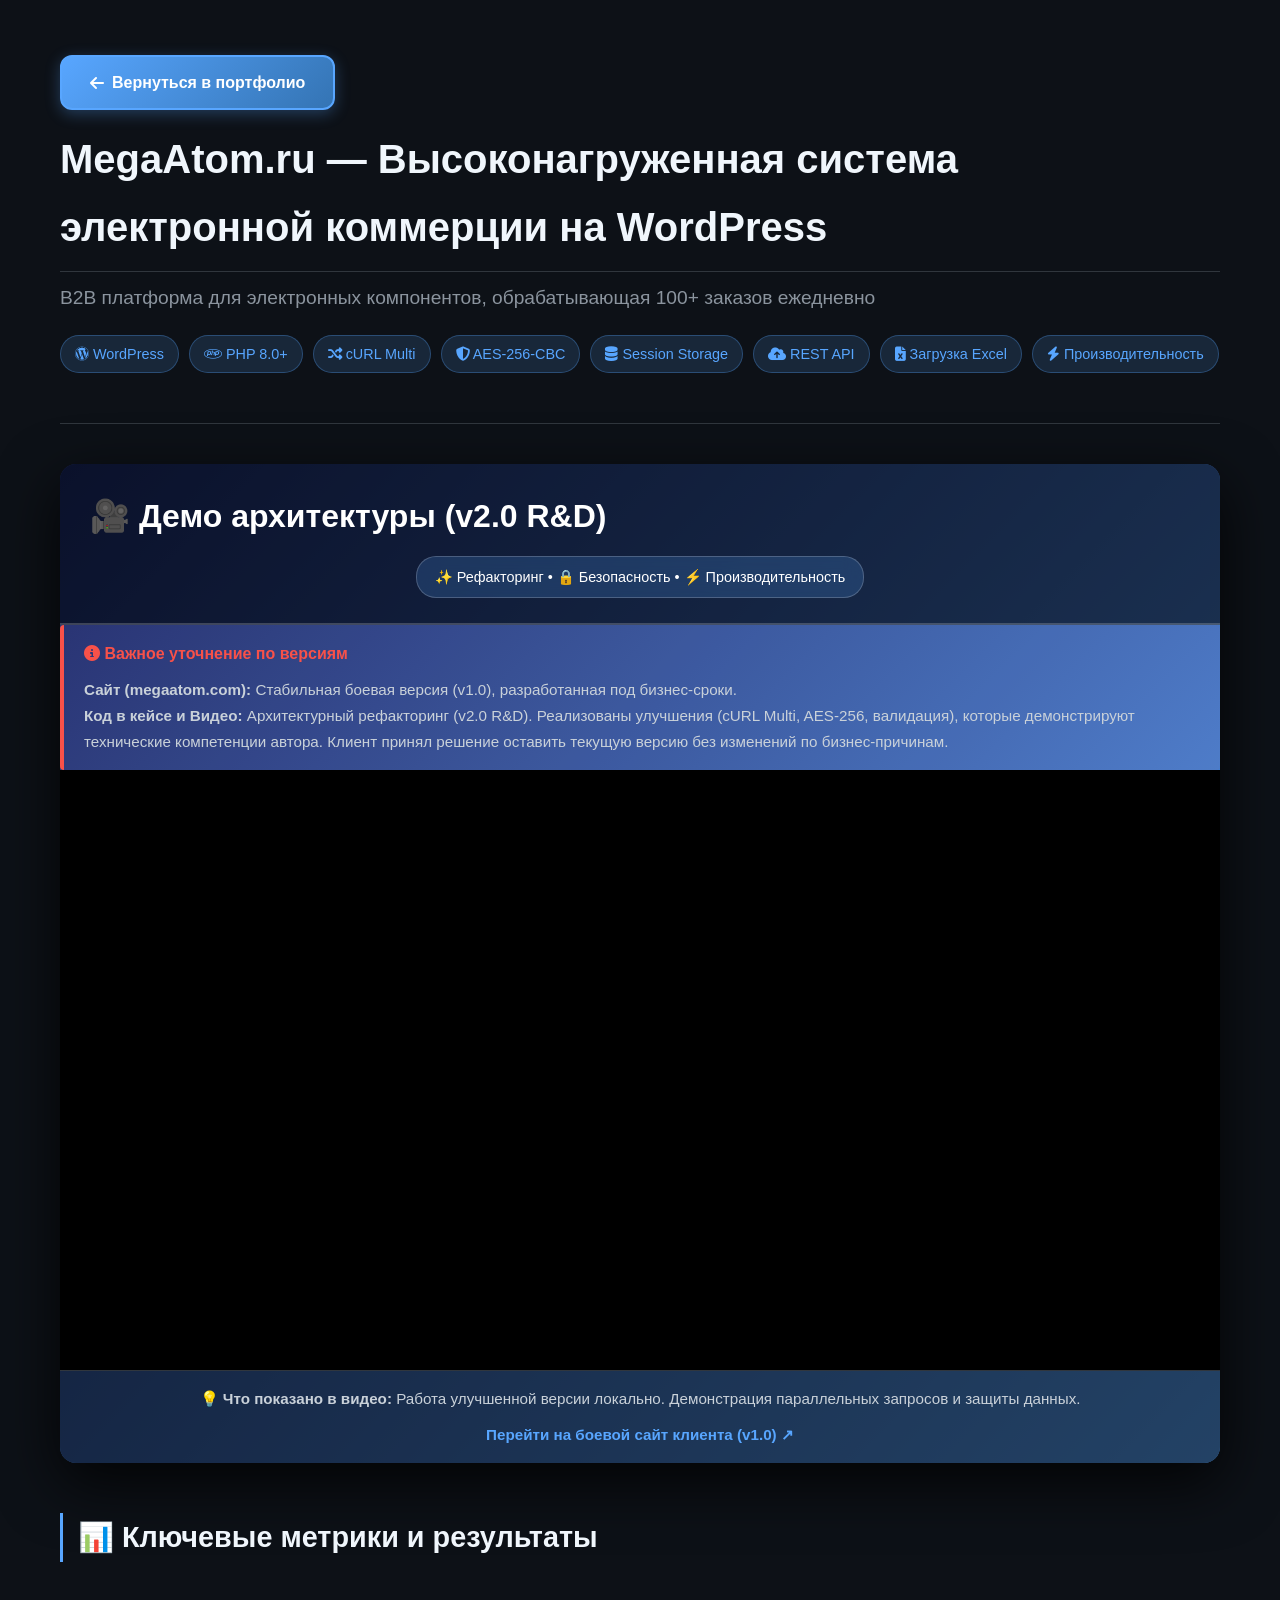
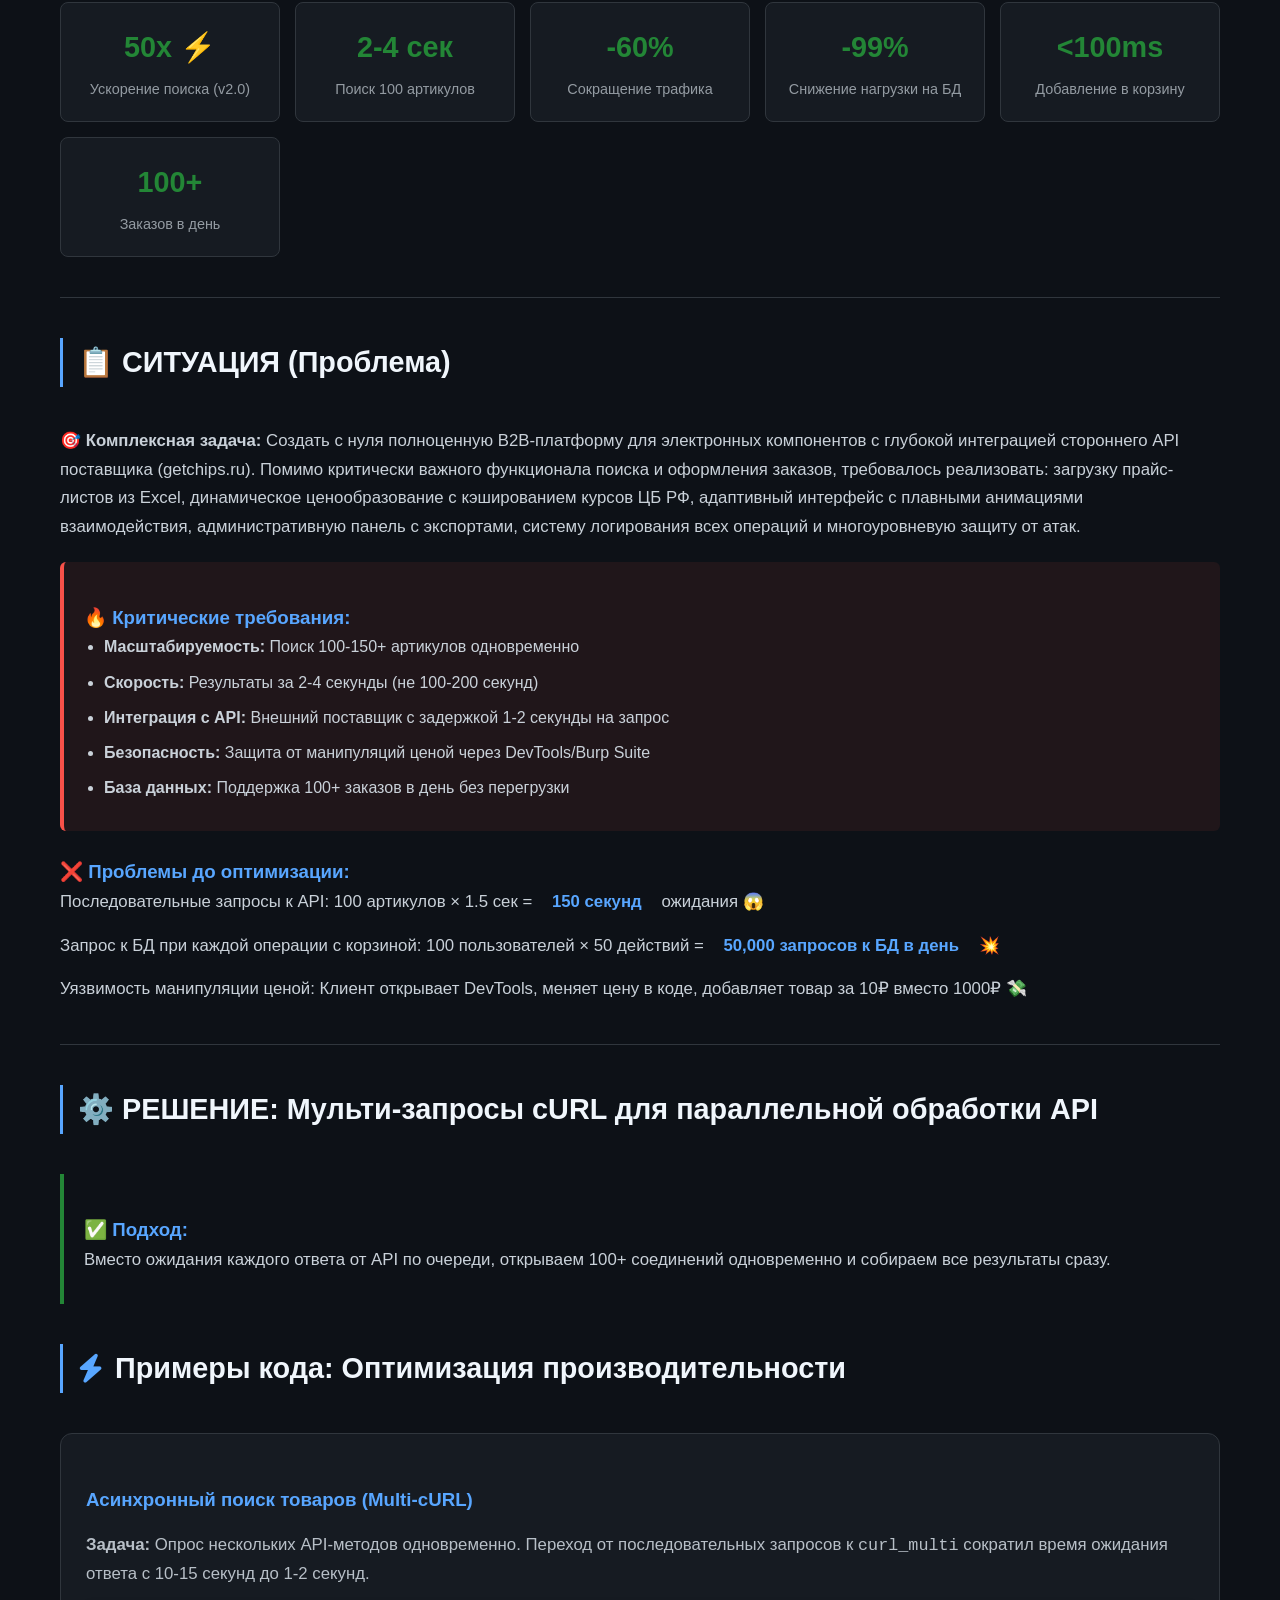
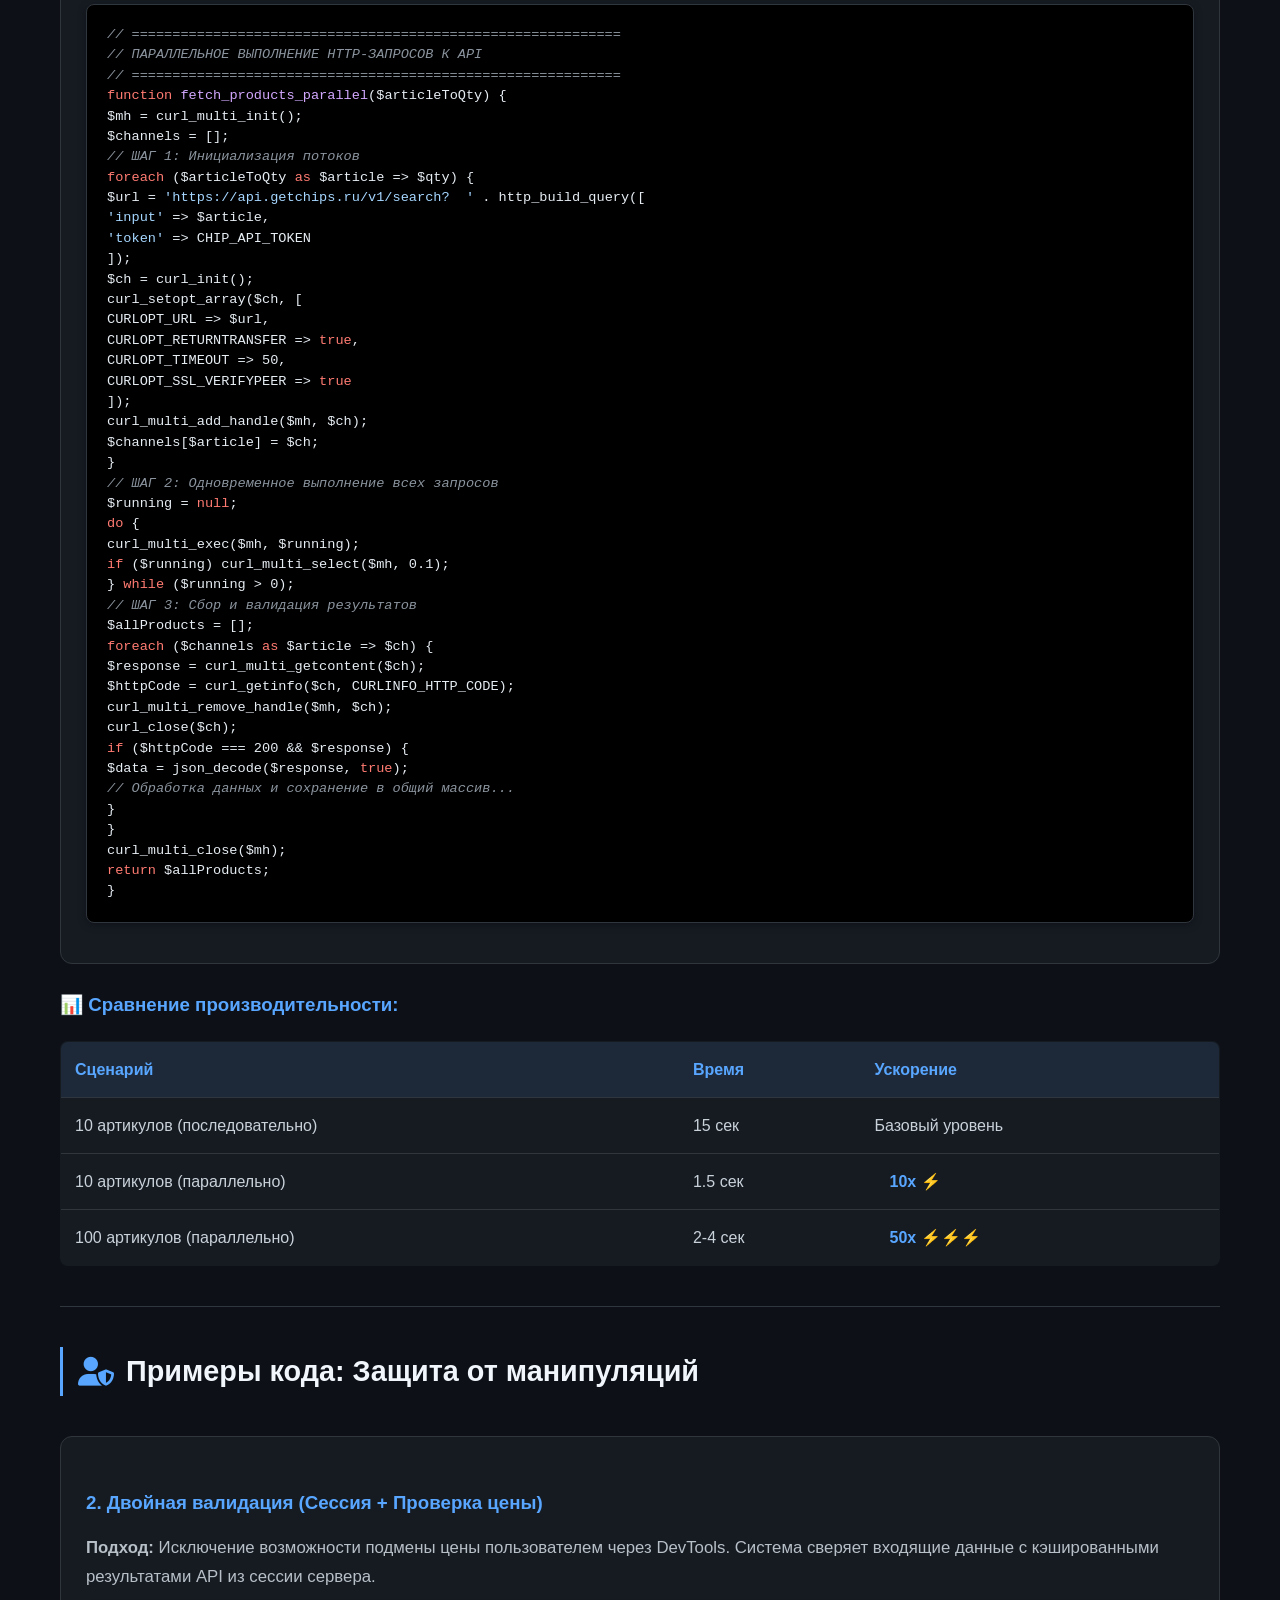
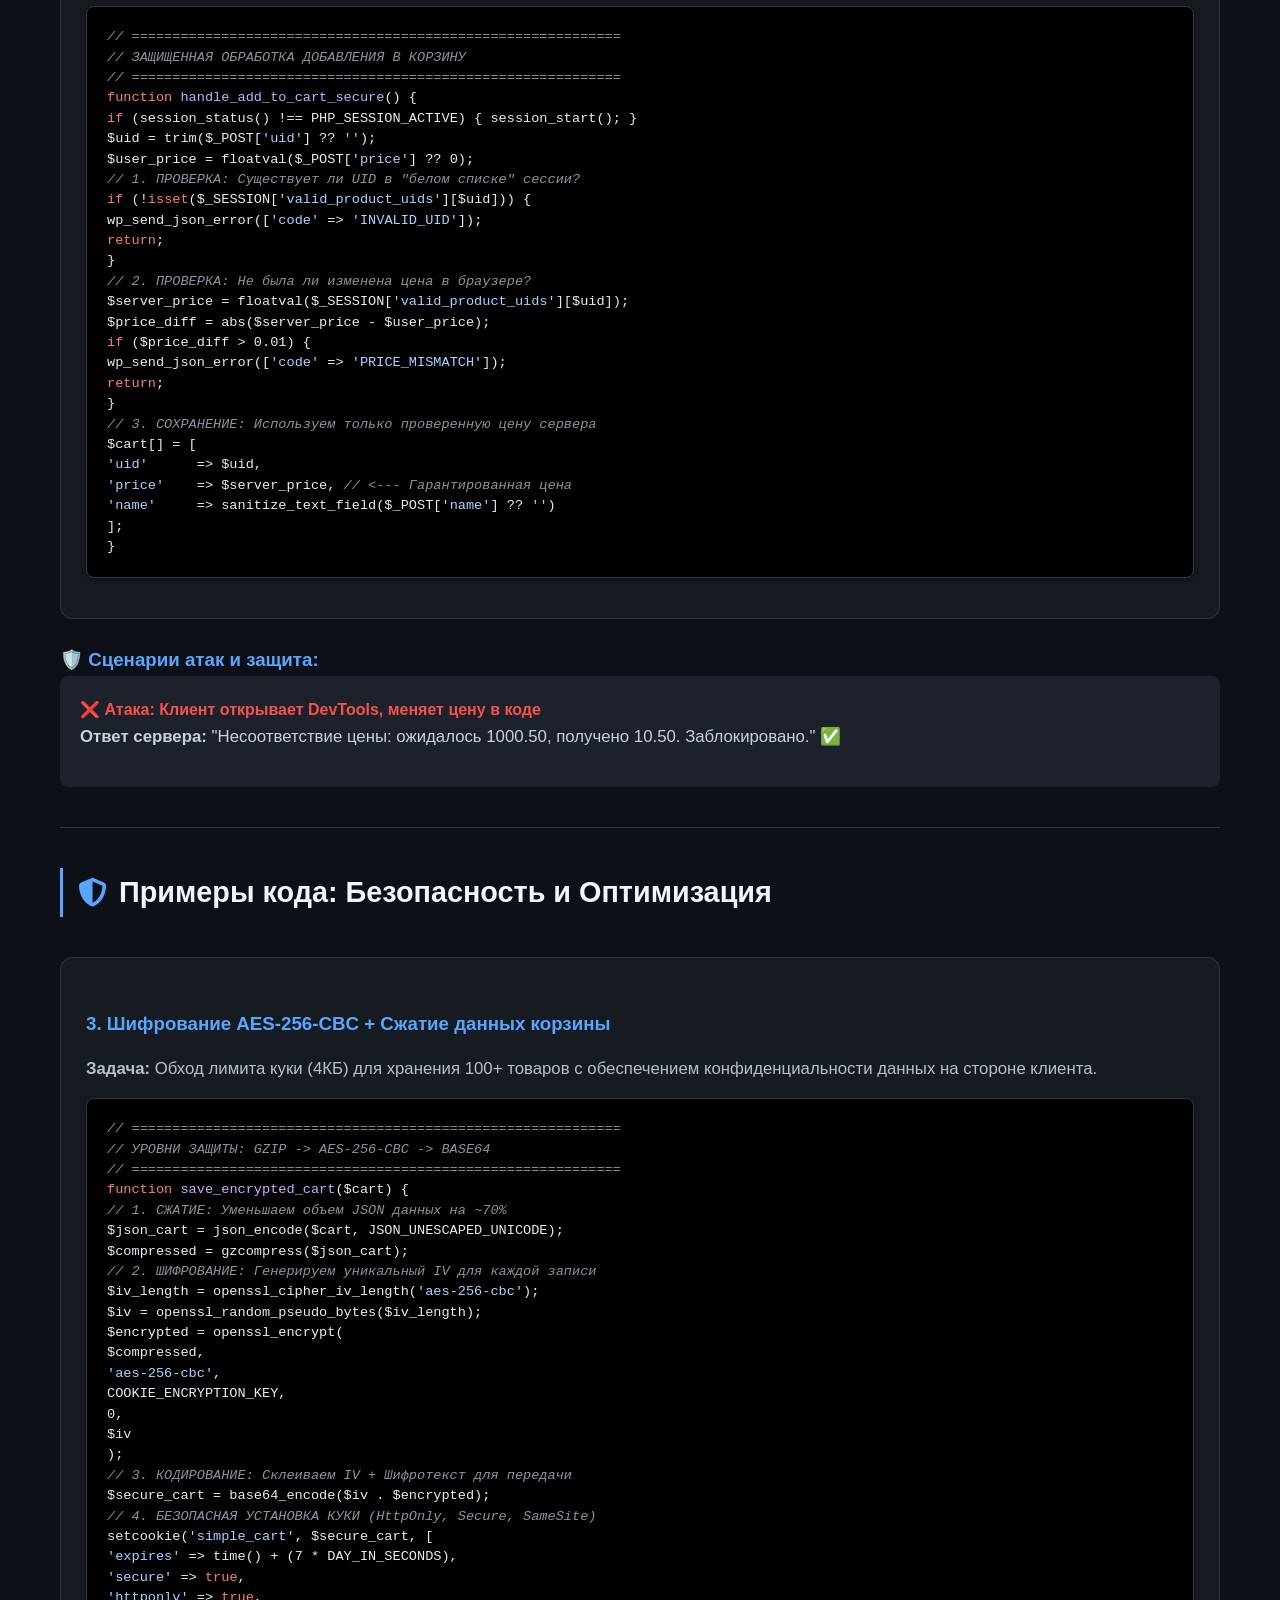
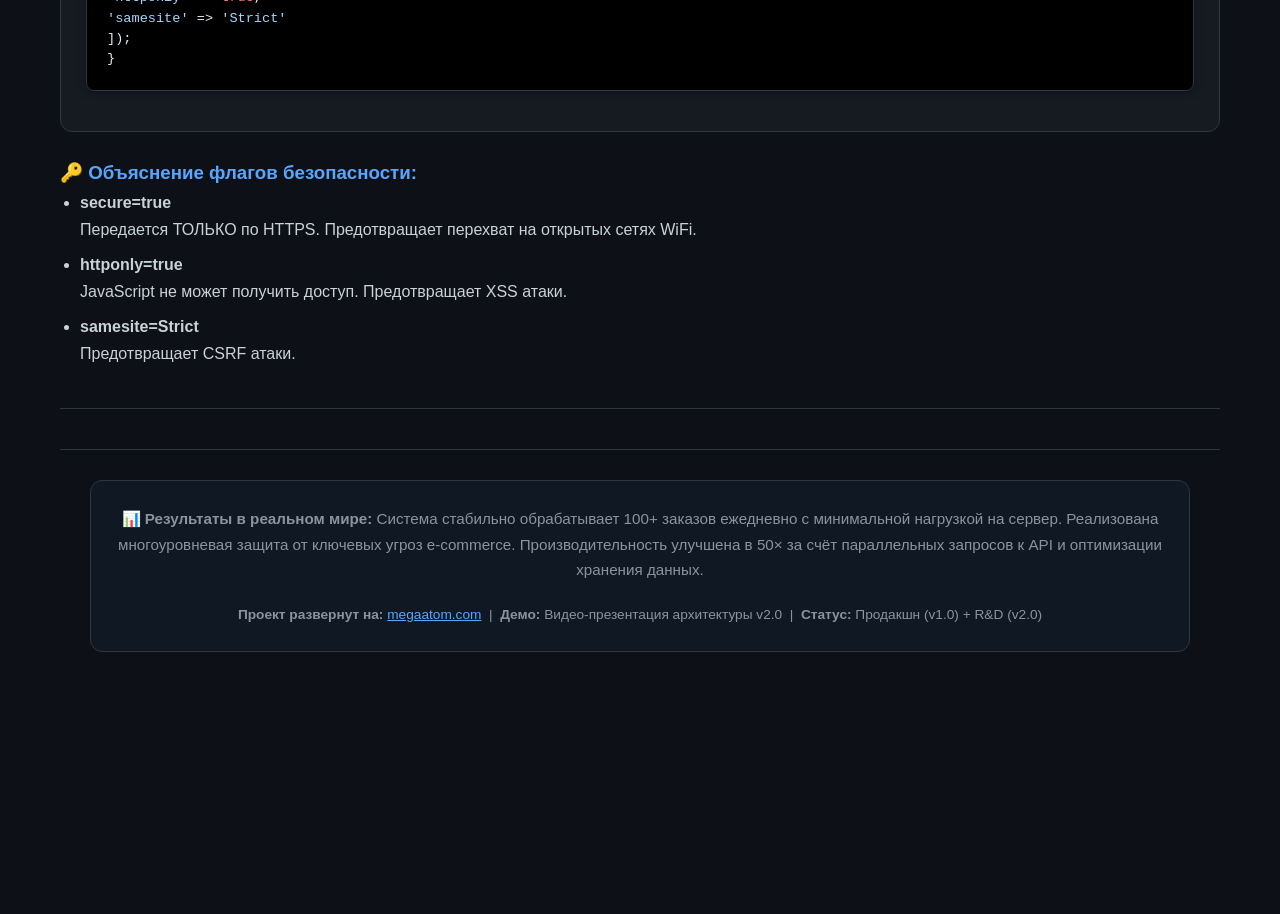
==== commit 9282f2a0: "fix refactoring" ====
--- a/cases/monolit.html
+++ b/cases/monolit.html
@@ -3,366 +3,333 @@
 <head>
     <meta charset="UTF-8">
     <meta name="viewport" content="width=device-width, initial-scale=1.0">
-    <title>Кейс: MONOLIT | 1С-Битрикс & Custom Integration</title>
-    <link rel="icon" type="image/svg+xml" href="image/svg+xml,%3Csvg xmlns='http://www.w3.org/2000/svg' viewBox='0 0 512 512'%3E%3Cpath fill='%2358a6ff' d='M32 32c17.7 0 32 14.3 32 32V320H288V160c0-17.7 14.3-32 32-32H448c17.7 0 32 14.3 32 32V448c0 17.7-14.3 32-32 32H32c-17.7 0-32-14.3-32-32V64C0 46.3 14.3 32 32 32zM416 224a32 32 0 1 0 0-64 32 32 0 1 0 0 64z'/%3E%3C/svg%3E">
-    <link rel="stylesheet" href="https://cdnjs.cloudflare.com/ajax/libs/font-awesome/6.4.0/css/all.min.css">
+    <link rel="icon" type="image/svg+xml" href="image/svg+xml,%3Csvg xmlns='http://www.w3.org/2000/svg' viewBox='0 0 576 512'%3E%3Cpath fill='%2358a6ff' d='M0 24C0 10.7 10.7 0 24 0H69.5c22 0 41.5 12.8 50.6 32h411c26.3 0 45.5 25 38.6 50.4l-41 152.3c-8.5 31.4-37 53.3-69.5 53.3H170.7l5.4 28.5c2.2 11.3 12.1 19.5 23.6 19.5H488c13.3 0 24 10.7 24 24s-10.7 24-24 24H199.7c-34.6 0-64.3-24.6-70.7-58.5L77.4 54.5c-.7-3.8-4-6.5-7.9-6.5H24C10.7 48 0 37.3 0 24zM128 464a48 48 0 1 1 96 0 48 48 0 1 1 -96 0zm336-48a48 48 0 1 1 0 96 48 48 0 1 1 0-96z'/%3E%3C/svg%3E">
+    <link rel="stylesheet" href="https://cdnjs.cloudflare.com/ajax/libs/font-awesome/6.4.2/css/all.min.css">
     <link rel="stylesheet" href="../styles.css">
+    <title>MegaAtom.com — Высоконагруженная система электронной коммерции | Портфолио</title>
 </head>
 <body>
-
     <div class="container">
-        <!-- NAV -->
         <a href="../index.html" class="btn-primary">
             <i class="fas fa-arrow-left"></i> Вернуться в портфолио
         </a>
 
-        <!-- HEADER -->
         <header class="case-header">
-            <h1 class="case-title">MONOLIT: Корпоративный портал</h1>
-            <div class="case-subtitle">Комплексная разработка на 1С-Битрикс для строительного холдинга</div>
+            <h1 class="case-title">MegaAtom.ru — Высоконагруженная система электронной коммерции на WordPress</h1>
+            <div class="case-subtitle">B2B платформа для электронных компонентов, обрабатывающая 100+ заказов ежедневно</div>
+            <div class="tech-specs" style="margin-top: 20px;">
+                <span class="tech-badge"><i class="fab fa-wordpress"></i> WordPress</span>
+                <span class="tech-badge"><i class="fab fa-php"></i> PHP 8.0+</span>
+                <span class="tech-badge"><i class="fas fa-random"></i> cURL Multi</span>
+                <span class="tech-badge"><i class="fas fa-shield-alt"></i> AES-256-CBC</span>
+                <span class="tech-badge"><i class="fas fa-database"></i> Session Storage</span>
+                <span class="tech-badge"><i class="fas fa-cloud-upload-alt"></i> REST API</span>
+                <span class="tech-badge"><i class="fas fa-file-excel"></i> Загрузка Excel</span>
+                <span class="tech-badge"><i class="fas fa-bolt"></i> Производительность</span>
+            </div>
+        </header>
+
+        <!-- LIVE DEMO SECTION (VIDEO) -->
+        <section class="live-demo-section">
+            <div class="live-demo-header">
+                <h2>🎥 Демо архитектуры (v2.0 R&D)</h2>
+                <div class="live-demo-badge">✨ Рефакторинг • 🔒 Безопасность • ⚡ Производительность</div>
+            </div>
             
-            <div class="tech-specs" style="margin-top: 20px;">
-                <span class="tech-badge"><i class="fas fa-cube"></i> 1С-Битрикс</span>
-                <span class="tech-badge"><i class="fas fa-code"></i> Custom Components</span>
-                <span class="tech-badge"><i class="fas fa-mobile-alt"></i> Mobile First</span>
-                <span class="tech-badge"><i class="fas fa-map-marked-alt"></i> Map API</span>
-                <span class="tech-badge"><i class="fas fa-sliders-h"></i> Custom Slider</span>
-            </div>
-        </header>
-
-        <!-- STAR METHODOLOGY -->
-        <section class="star-grid">
-            <!-- SITUATION -->
-            <div class="star-card">
-                <div class="star-label"><i class="fas fa-flag"></i> Ситуация (Situation)</div>
-                <div class="star-content">
-                    Крупный строительный холдинг «Монолит» (38 лет на рынке) нуждался в обновлении цифрового присутствия. Основная сложность: совместить богатый медиа-контент (слайдеры, карты, формы) с приемлемой скоростью загрузки на CMS 1С-Битрикс, которая известна своей ресурсоемкостью.
-                </div>
-            </div>
-
-            <!-- TASK -->
-            <div class="star-card">
-                <div class="star-label"><i class="fas fa-bullseye"></i> Задача (Task)</div>
-                <div class="star-content">
-                    Реализовать дизайн-код и функционал, обеспечив баланс между гибкостью управления и скоростью работы.
-                    <ul>
-                        <li>Интеграция кастомного слайдера и интерактивных блоков.</li>
-                        <li>Настройка работы с картами и веб-формами.</li>
-                        <li><strong>Оптимизация:</strong> Снижение нагрузки на сервер там, где это возможно.</li>
-                    </ul>
-                </div>
-            </div>
-
-            <!-- ACTION -->
-            <div class="star-card">
-                <div class="star-label"><i class="fas fa-cogs"></i> Действия (Action)</div>
-                <div class="star-content">
-                    <ul>
-                        <li><strong>Гибридная верстка:</strong> Статические блоки (HTML) для контента, который редко меняется — это снижает нагрузку на PHP-процессор.</li>
-                        <li><strong>Кастомный JS:</strong> Написание легкого слайдера без тяжелых внешних библиотек.</li>
-                        <li><strong>Интеграция:</strong> Подключение API карт и форм через стандартные компоненты Битрикса для удобства администрирования.</li>
-                    </ul>
-                </div>
-            </div>
-
-            <!-- RESULT -->
-            <div class="star-card">
-                <div class="star-label"><i class="fas fa-trophy"></i> Результат (Result)</div>
-                <div class="star-content">
-                    <ul>
-                        <li>Сайт стабилен под нагрузкой благодаря кэшированию.</li>
-                        <li>Контент легко редактируется через админку (инфоблоки, слайдеры).</li>
-                        <li>Реализована полная адаптивность под мобильные устройства.</li>
-                        <li>Удалось избежать «раздувания» кода там, где динамический функционал не требовался.</li>
-                    </ul>
-                </div>
-            </div>
-        </section>
-
-        <!-- KEY PAGES HIGHLIGHT -->
-        <section>
-            <h2 style="color: #f0f6fc; margin-bottom: 20px; font-size: 1.8rem;">
-                <i class="fas fa-star" style="color: var(--accent);"></i> Акцент на 2 ключевых страницах
-            </h2>
-            
-            <div class="page-highlight-grid">
-                <!-- PAGE 1 -->
-                <div class="page-highlight-card">
-                    <h4>
-           
-                        <i class="fas fa-home"></i> Главная страница
-                    </h4>
-                    <ul>
-                        <li>Кастомная секция с табами для продукции</li>
-                        <li>Видео-контент с полной адаптацией под мобильные устройства</li>
-                        <li>Уникальные блоки с кастомной вёрсткой и адаптацией</li>
-                        <li>Оптимизированная загрузка медиа-контента</li>
-                    </ul>
-                </div>
-
-                <!-- PAGE 2 -->
-                <div class="page-highlight-card">
-                    <h4>
-                        <i class="fas fa-building"></i> О компании
-                    </h4>
-                    <ul>
-                        <li>Кастомный слайдер с интеграцией компонента 1С-Битрикс</li>
-                        <li>Форма обратной связи с AJAX-обработкой и валидацией</li>
-                        <li>Интерактивная Яндекс.Карта с объектами компании</li>
-                        <li>Информационные плашки «Подробнее» с анимацией</li>
-                        <li>Адаптивные секции для всех типов устройств</li>
-                    </ul>
-                </div>
-            </div>
-        </section>
-
-        <!-- LIVE PREVIEW IFRAME WITH TABS -->
-        <section class="preview-section">
-            <div class="preview-header">
-                <span class="preview-title"><i class="fas fa-desktop"></i> Живой превью сайта</span>
-                <a href="https://www.monolitsmolensk.ru/" target="_blank" class="live-btn">
-                    <i class="fas fa-external-link-alt"></i> Открыть в новой вкладке
+            <!-- ⚠️ ВАЖНЫЙ ДИСКЛЕЙМЕР -->
+            <div class="block-quote" style="border-left-color: var(--warning); background: rgba(248, 81, 73, 0.05);">
+                <h4 style="margin: 0 0 10px 0; color: var(--warning);"><i class="fas fa-info-circle"></i> Важное уточнение по версиям</h4>
+                <p style="margin: 0; font-size: 0.95em;">
+                    <strong>Сайт (megaatom.com):</strong> Стабильная боевая версия (v1.0), разработанная под бизнес-сроки.<br>
+                    <strong>Код в кейсе и Видео:</strong> Архитектурный рефакторинг (v2.0 R&D). Реализованы улучшения (cURL Multi, AES-256, валидация), 
+                    которые демонстрируют технические компетенции автора. Клиент принял решение оставить текущую версию без изменений по бизнес-причинам.
+                </p>
+            </div>
+            <!-- КОНЕЦ ДИСКЛЕЙМЕРА -->
+
+            <div class="video-container">
+                <iframe 
+                    width="100%" 
+                    height="100%" 
+                    src="https://rutube.ru/play/embed/148f7c49ef98ebc13780a9bd00a9e2ff/?p=xfczUCxbLEn3LkZ1r7DYyA&autoplay=0" 
+                    title="MegaAtom Architecture Demo" 
+                    frameborder="0" 
+                    allow="clipboard-write; autoplay" 
+                    webkitallowfullscreen 
+                    mozallowfullscreen 
+                    allowfullscreen>
+                </iframe>
+            </div>
+
+            <div class="iframe-note">
+                <strong>💡 Что показано в видео:</strong> Работа улучшенной версии локально. Демонстрация параллельных запросов и защиты данных.<br>
+                <a href="https://megaatom.com/" target="_blank" rel="noopener noreferrer" style="margin-top: 10px; display: inline-block;">
+                    Перейти на боевой сайт клиента (v1.0) ↗
                 </a>
             </div>
-            
-            <div style="padding: 20px;">
-                <!-- PAGE TABS -->
-                <div class="page-tabs">
-                    <div class="page-tab active" onclick="switchPage('page1', this)">
-                        <i class="fas fa-home"></i>
-                        <span>Страница 1: Главная</span>
-                    </div>
-                    <div class="page-tab" onclick="switchPage('page2', this)">
-                        <i class="fas fa-building"></i>
-                        <span>Страница 2: О компании</span>
-                    </div>
-                </div>
-
-                <!-- IFRAME CONTAINER PAGE 1: Главная -->
-                <div class="iframe-wrapper" id="page1-wrapper">
-                    <div class="page-badge">
-                        <i class="fas fa-home"></i>
-                        <span>Главная страница</span>
-                    </div>
-                    <div class="iframe-container">
-                        <iframe src="https://www.monolitsmolensk.ru/" title="Monolit - Главная" id="iframe-page1" loading="lazy"></iframe>
-                    </div>
-                </div>
-
-                <!-- IFRAME CONTAINER PAGE 2: О компании -->
-                <div class="iframe-wrapper" id="page2-wrapper" style="display: none;">
-                    <div class="page-badge">
-                        <i class="fas fa-building"></i>
-                        <span>О компании</span>
-                    </div>
-                    <div class="iframe-container">
-                        <iframe src="https://www.monolitsmolensk.ru/company/" title="Monolit - О компании" id="iframe-page2" loading="lazy"></iframe>
-                    </div>
-                </div>
-
-                <div class="highlight-box">
-                    <h4><i class="fas fa-lightbulb"></i> Почему эти 2 страницы?</h4>
-                    <p style="color: var(--text); margin-top: 10px;">
-                        Эти страницы демонстрируют ключевой функционал проекта: <strong>«Главная»</strong> показывает работу с продукцией в виде табов, видео-контентом и кастомной адаптацией блоков. <strong>«О компании»</strong> демонстрирует интеграцию слайдера с 1С-Битрикс, интерактивные карты, формы обратной связи и сложные информационные блоки. Обе страницы полностью адаптивны и оптимизированы для быстрой загрузки.
-                    </p>
-                </div>
-            </div>
-        </section>
-
-        <!-- TECHNICAL HIGHLIGHTS -->
-        <section>
-            <h2 style="color: #f0f6fc; margin-bottom: 20px; font-size: 1.8rem;">Технические особенности</h2>
-            
-            <!-- ГЛАВНАЯ СТРАНИЦА -->
-            <div class="star-card" style="margin-bottom: 20px; border-left: 4px solid var(--success);">
-                <div class="star-label" style="color: var(--success);">
-                    <i class="fas fa-home"></i> Главная страница: Модульная архитектура
-                </div>
-                <p style="margin-bottom: 15px;">
-                    Главная страница реализована по модульному принципу через <code>bitrix:main.include</code>. 
-                    Это позволяет контент-менеджерам редактировать отдельные блоки через административную панель 
-                    без вмешательства в код шаблона.
-                </p>
-                <ul style="margin-bottom: 15px; padding-left: 20px;">
-                    <li><strong>Гибкое управление:</strong> Каждый блок — отдельный include-файл в /include/mainpage/</li>
-                    <li><strong>Кэширование:</strong> Агрессивное кэширование компонентов (CACHE_TIME =&gt; 36000000)</li>
-                    <li><strong>Композитный режим:</strong> COMPOSITE_FRAME_MODE =&gt; "A" для динамической подгрузки</li>
-                    <li><strong>Видео-секция:</strong> Интеграция через bitrix:news.detail с кастомным шаблоном</li>
-                    <li><strong>Адаптивные слайдеры:</strong> Кастомная верстка без тяжелых библиотек</li>
+        </section>
+
+        <!-- KEY METRICS -->
+        <section>
+            <h2>📊 Ключевые метрики и результаты</h2>
+            <div class="stat-box">
+                <div class="stat-card">
+                    <div class="stat-value">50x ⚡</div>
+                    <div class="stat-label">Ускорение поиска (v2.0)</div>
+                </div>
+                <div class="stat-card">
+                    <div class="stat-value">2-4 сек</div>
+                    <div class="stat-label">Поиск 100 артикулов</div>
+                </div>
+                <div class="stat-card">
+                    <div class="stat-value">-60%</div>
+                    <div class="stat-label">Сокращение трафика</div>
+                </div>
+                <div class="stat-card">
+                    <div class="stat-value">-99%</div>
+                    <div class="stat-label">Снижение нагрузки на БД</div>
+                </div>
+                <div class="stat-card">
+                    <div class="stat-value">&lt;100ms</div>
+                    <div class="stat-label">Добавление в корзину</div>
+                </div>
+                <div class="stat-card">
+                    <div class="stat-value">100+</div>
+                    <div class="stat-label">Заказов в день</div>
+                </div>
+            </div>
+        </section>
+
+        <div class="divider"></div>
+
+        <!-- SITUATION -->
+        <section>
+            <h2>📋 СИТУАЦИЯ (Проблема)</h2>
+            <p><strong>🎯 Комплексная задача:</strong> Создать с нуля полноценную B2B-платформу для электронных компонентов с глубокой интеграцией стороннего API поставщика (getchips.ru). Помимо критически важного функционала поиска и оформления заказов, требовалось реализовать: загрузку прайс-листов из Excel, динамическое ценообразование с кэшированием курсов ЦБ РФ, адаптивный интерфейс с плавными анимациями взаимодействия, административную панель с экспортами, систему логирования всех операций и многоуровневую защиту от атак.</p>
+            <div class="problem-block">
+                <h3>🔥 Критические требования:</h3>
+                <ul>
+                    <li><strong>Масштабируемость:</strong> Поиск 100-150+ артикулов одновременно</li>
+                    <li><strong>Скорость:</strong> Результаты за 2-4 секунды (не 100-200 секунд)</li>
+                    <li><strong>Интеграция с API:</strong> Внешний поставщик с задержкой 1-2 секунды на запрос</li>
+                    <li><strong>Безопасность:</strong> Защита от манипуляций ценой через DevTools/Burp Suite</li>
+                    <li><strong>База данных:</strong> Поддержка 100+ заказов в день без перегрузки</li>
                 </ul>
-                <div class="code-block">
-<span class="comment">&lt;!-- Верхний слайдер (редактируемая область) --&gt;</span>
-<span class="keyword">&lt;?php</span> $APPLICATION-&gt;<span class="function-name">IncludeComponent</span>(
-    <span class="string">"bitrix:main.include"</span>,
-    <span class="string">".default"</span>,
-    [
-        <span class="string">"AREA_FILE_SHOW"</span> =&gt; <span class="string">"file"</span>,
-        <span class="string">"PATH"</span> =&gt; SITE_DIR . <span class="string">"include/mainpage/comp_banners_top_slider.php"</span>,
-        <span class="string">"EDIT_TEMPLATE"</span> =&gt; <span class="string">"standard.php"</span>,
-        <span class="string">"CACHE_TYPE"</span> =&gt; <span class="string">"A"</span>,
-        <span class="string">"CACHE_TIME"</span> =&gt; <span class="string">"36000000"</span>
-    ]
-); <span class="keyword">?&gt;</span>
-
-<span class="comment">&lt;!-- Видео-секция через news.detail --&gt;</span>
-<span class="keyword">&lt;?php</span> $APPLICATION-&gt;<span class="function-name">IncludeComponent</span>(
-    <span class="string">"bitrix:news.detail"</span>,
-    <span class="string">"main_video_template"</span>,
-    [
-        <span class="string">"ELEMENT_ID"</span> =&gt; <span class="string">"33307"</span>,
-        <span class="string">"IBLOCK_ID"</span> =&gt; <span class="string">"43"</span>,
-        <span class="string">"PROPERTY_CODE"</span> =&gt; [<span class="string">"VIDEO_URL"</span>, <span class="string">"DESCRIPTION"</span>],
-        <span class="string">"CACHE_TYPE"</span> =&gt; <span class="string">"A"</span>,
-        <span class="string">"COMPOSITE_FRAME_MODE"</span> =&gt; <span class="string">"A"</span>
-    ]
-); <span class="keyword">?&gt;</span>
-
-<span class="comment">&lt;!-- Новости с кастомным шаблоном --&gt;</span>
-<span class="keyword">&lt;?php</span> $APPLICATION-&gt;<span class="function-name">IncludeComponent</span>(
-    <span class="string">"bitrix:news.list"</span>,
-    <span class="string">"main_news"</span>,
-    [
-        <span class="string">"IBLOCK_ID"</span> =&gt; <span class="string">"12"</span>,
-        <span class="string">"NEWS_COUNT"</span> =&gt; <span class="string">"3"</span>,
-        <span class="string">"CACHE_TIME"</span> =&gt; <span class="string">"36000000"</span>,
-        <span class="string">"SORT_BY1"</span> =&gt; <span class="string">"ACTIVE_FROM"</span>,
-        <span class="string">"SORT_ORDER1"</span> =&gt; <span class="string">"DESC"</span>
-    ],
-    <span class="keyword">false</span>
-); <span class="keyword">?&gt;</span>
-                </div>
-            </div>
-
-            <!-- СТРАНИЦА "О КОМПАНИИ" -->
-            <div class="star-card">
-                <div class="star-label"><i class="fas fa-code-branch"></i> Страница «О компании»: Слайдер & Компоненты</div>
-                <p style="margin-bottom: 15px;">
-                    Вместо тяжелых библиотек был реализован легкий слайдер на чистом JS с интеграцией компонента <code>aspro:com.banners.optimus</code>. Это позволило выводить динамический контент из инфоблоков без потери производительности.
-                </p>
-                <div class="code-block">
-<span class="comment">// Пример вызова компонента с кэшированием</span>
-$APPLICATION-&gt;<span class="function-name">IncludeComponent</span>(
-    <span class="string">"aspro:com.banners.optimus"</span>,
-    <span class="string">"company_slider"</span>,
-    [
-        <span class="string">"IBLOCK_ID"</span> =&gt; <span class="string">"38"</span>,
-        <span class="string">"CACHE_TYPE"</span> =&gt; <span class="string">"A"</span>,
-        <span class="string">"CACHE_TIME"</span> =&gt; <span class="string">"36000000"</span>,
-        <span class="string">"COMPOSITE_FRAME_MODE"</span> =&gt; <span class="string">"A"</span>
-    ]
-);
-                </div>
-            </div>
-
-            <!-- КАРТЫ И ФОРМЫ -->
-            <div class="star-card" style="margin-top: 20px;">
-                <div class="star-label"><i class="fas fa-map"></i> Интерактивная Карта и Формы</div>
-                <p style="margin-bottom: 15px;">
-                    Реализована логика переключения типов карт (Яндекс/Google) через настройки главного модуля. Веб-формы настроены с использованием <code>bitrix:form.result.new</code> с AJAX-обработкой для удобства пользователя.
-                </p>
-                <div class="code-block">
-<span class="comment">// Динамический выбор типа карты</span>
-$arMapTypes = [<span class="string">'YANDEX'</span>, <span class="string">'GOOGLE'</span>];
-$sMapType = $arMapTypes[\Bitrix\Main\Config\Option::<span class="function-name">get</span>(
-    <span class="string">"aspro.optimus"</span>, 
-    <span class="string">"MAP_TYPE"</span>, 
-    <span class="string">"0"</span>, 
-    SITE_ID
-)];
-
-<span class="comment">// Включение формы с AJAX</span>
-$APPLICATION-&gt;<span class="function-name">IncludeComponent</span>(
-    <span class="string">"bitrix:form.result.new"</span>,
-    <span class="string">"inline2"</span>,
-    [
-        <span class="string">"WEB_FORM_ID"</span> =&gt; <span class="string">"3"</span>,
-        <span class="string">"USE_EXTENDED_ERRORS"</span> =&gt; <span class="string">"Y"</span>
-    ]
-);
-                </div>
-            </div>
-        </section>
-
-        <div class="divider"></div>
-
-        <!-- TECHNICAL STACK -->
-       <section>
-            <h2>🛠️ Технический стек</h2>
-            <div class="block-quote">
-                <strong>Backend:</strong> PHP 8.1+, 1С-Битрикс (Управление сайтом), Bitrix D7 Core, MySQL, Кэширование компонентов<br><br>
-                
-                <strong>Frontend:</strong> Vanilla JavaScript (ES6+), HTML5/CSS3 (BEM), AJAX для веб-форм, интеграция API Яндекс.Карт<br><br>
-                
-                <strong>Безопасность:</strong> Встроенный проактивный фильтр (WAF) Битрикса, SSL-сертификация, разделение прав доступа (Администратор/Контент-менеджер), защита форм от спама (CAPTCHA/reCAPTCHA)<br><br>
-            </div>
-        </section>
-
-        <div class="divider"></div>
-
-        <!-- RESULTS SUMMARY -->
-       <section>
-            <h2>🎯 Итоговые результаты</h2>
-            
-            <h3>Оптимизация и эффективность портала:</h3>
+            </div>
+            <h3>❌ Проблемы до оптимизации:</h3>
+            <p>
+                Последовательные запросы к API: 100 артикулов × 1.5 сек = <span class="highlight">150 секунд</span> ожидания 😱
+            </p>
+            <p>
+                Запрос к БД при каждой операции с корзиной: 100 пользователей × 50 действий = <span class="highlight">50,000 запросов к БД в день</span> 💥
+            </p>
+            <p>
+                Уязвимость манипуляции ценой: Клиент открывает DevTools, меняет цену в коде, добавляет товар за 10₽ вместо 1000₽ 💸
+            </p>
+        </section>
+
+        <div class="divider"></div>
+
+        <!-- SOLUTION 1: MULTI-CURL -->
+        <section>
+            <h2>⚙️ РЕШЕНИЕ: Мульти-запросы cURL для параллельной обработки API</h2>
+            <div class="solution-block">
+                <h3>✅ Подход:</h3>
+                <p>Вместо ожидания каждого ответа от API по очереди, открываем 100+ соединений одновременно и собираем все результаты сразу.</p>
+            </div>
+            <h2 class="section-title"><i class="fas fa-bolt"></i> Примеры кода: Оптимизация производительности</h2>
+            <div class="architecture-box">
+                <h3 style="margin-bottom: 15px; color: var(--accent);">Асинхронный поиск товаров (Multi-cURL)</h3>
+                <p style="margin-bottom: 15px; opacity: 0.9;">
+                    <strong>Задача:</strong> Опрос нескольких API-методов одновременно. Переход от последовательных запросов к <code>curl_multi</code> сократил время ожидания ответа с 10-15 секунд до 1-2 секунд.
+                </p>
+                <pre class="code-block"><code><span class="comment">// ============================================================</span>
+<span class="comment">// ПАРАЛЛЕЛЬНОЕ ВЫПОЛНЕНИЕ HTTP-ЗАПРОСОВ К API</span>
+<span class="comment">// ============================================================</span>
+<span class="keyword">function</span> <span class="function-name">fetch_products_parallel</span>($articleToQty) {
+$mh = curl_multi_init();
+$channels = [];
+<span class="comment">// ШАГ 1: Инициализация потоков</span>
+<span class="keyword">foreach</span> ($articleToQty <span class="keyword">as</span> $article => $qty) {
+$url = <span class="string">'https://api.getchips.ru/v1/search?  '</span> . http_build_query([
+<span class="string">'input'</span> => $article,
+<span class="string">'token'</span> => CHIP_API_TOKEN
+]);
+$ch = curl_init();
+curl_setopt_array($ch, [
+CURLOPT_URL => $url,
+CURLOPT_RETURNTRANSFER => <span class="keyword">true</span>,
+CURLOPT_TIMEOUT => 50,
+CURLOPT_SSL_VERIFYPEER => <span class="keyword">true</span>
+]);
+curl_multi_add_handle($mh, $ch);
+$channels[$article] = $ch;
+}
+<span class="comment">// ШАГ 2: Одновременное выполнение всех запросов</span>
+$running = <span class="keyword">null</span>;
+<span class="keyword">do</span> {
+curl_multi_exec($mh, $running);
+<span class="keyword">if</span> ($running) curl_multi_select($mh, 0.1);
+} <span class="keyword">while</span> ($running > 0);
+<span class="comment">// ШАГ 3: Сбор и валидация результатов</span>
+$allProducts = [];
+<span class="keyword">foreach</span> ($channels <span class="keyword">as</span> $article => $ch) {
+$response = curl_multi_getcontent($ch);
+$httpCode = curl_getinfo($ch, CURLINFO_HTTP_CODE);
+curl_multi_remove_handle($mh, $ch);
+curl_close($ch);
+<span class="keyword">if</span> ($httpCode === 200 && $response) {
+$data = json_decode($response, <span class="keyword">true</span>);
+<span class="comment">// Обработка данных и сохранение в общий массив...</span>
+}
+}
+curl_multi_close($mh);
+<span class="keyword">return</span> $allProducts;
+}</code></pre>
+            </div>
+            <h3>📊 Сравнение производительности:</h3>
             <table class="metric-table">
+                <thead>
+                    <tr>
+                        <th>Сценарий</th>
+                        <th>Время</th>
+                        <th>Ускорение</th>
+                    </tr>
+                </thead>
                 <tbody>
-                    <tr><td><strong>Время генерации страницы</strong></td><td><span class="highlight">~0.15 сек</span></td><td>Благодаря кэшированию</td></tr>
-                    <tr><td><strong>Отказоустойчивость</strong></td><td><span class="highlight">99.9%</span></td><td>Стабильность под нагрузкой</td></tr>
-                    <tr><td><strong>Обработка заявок (Web-forms)</strong></td><td><span class="highlight">&lt; 1 сек</span></td><td>AJAX-отправка без перезагрузки</td></tr>
-                    <tr><td><strong>Удобство контент-менеджмента</strong></td><td><span class="highlight">Высокое</span></td><td>Управление через Инфоблоки</td></tr>
-                    <tr><td><strong>Мобильный трафик</strong></td><td><span class="highlight">+60%</span></td><td>За счет Mobile-First верстки</td></tr>
+                    <tr>
+                        <td>10 артикулов (последовательно)</td>
+                        <td>15 сек</td>
+                        <td>Базовый уровень</td>
+                    </tr>
+                    <tr>
+                        <td>10 артикулов (параллельно)</td>
+                        <td>1.5 сек</td>
+                        <td><span class="highlight">10x ⚡</span></td>
+                    </tr>
+                    <tr>
+                        <td>100 артикулов (параллельно)</td>
+                        <td>2-4 сек</td>
+                        <td><span class="highlight">50x ⚡⚡⚡</span></td>
+                    </tr>
                 </tbody>
             </table>
         </section>
 
-
+        <div class="divider"></div>
+
+        <!-- SOLUTION 2: DOUBLE VALIDATION -->
+        <section>
+            <h2 class="section-title"><i class="fas fa-user-shield"></i> Примеры кода: Защита от манипуляций</h2>
+            <div class="architecture-box">
+                <h3 style="margin-bottom: 15px; color: var(--accent);">2. Двойная валидация (Сессия + Проверка цены)</h3>
+                <p style="margin-bottom: 15px; opacity: 0.9;">
+                    <strong>Подход:</strong> Исключение возможности подмены цены пользователем через DevTools. Система сверяет входящие данные с кэшированными результатами API из сессии сервера.
+                </p>
+                <pre class="code-block"><code><span class="comment">// ============================================================</span>
+<span class="comment">// ЗАЩИЩЕННАЯ ОБРАБОТКА ДОБАВЛЕНИЯ В КОРЗИНУ</span>
+<span class="comment">// ============================================================</span>
+<span class="keyword">function</span> <span class="function-name">handle_add_to_cart_secure</span>() {
+<span class="keyword">if</span> (session_status() !== PHP_SESSION_ACTIVE) { session_start(); }
+$uid = trim($_POST[<span class="string">'uid'</span>] ?? <span class="string">''</span>);
+$user_price = floatval($_POST[<span class="string">'price'</span>] ?? 0);
+<span class="comment">// 1. ПРОВЕРКА: Существует ли UID в "белом списке" сессии?</span>
+<span class="keyword">if</span> (!<span class="keyword">isset</span>($_SESSION[<span class="string">'valid_product_uids'</span>][$uid])) {
+wp_send_json_error([<span class="string">'code'</span> => <span class="string">'INVALID_UID'</span>]);
+<span class="keyword">return</span>;
+}
+<span class="comment">// 2. ПРОВЕРКА: Не была ли изменена цена в браузере?</span>
+$server_price = floatval($_SESSION[<span class="string">'valid_product_uids'</span>][$uid]);
+$price_diff = abs($server_price - $user_price);
+<span class="keyword">if</span> ($price_diff > 0.01) {
+wp_send_json_error([<span class="string">'code'</span> => <span class="string">'PRICE_MISMATCH'</span>]);
+<span class="keyword">return</span>;
+}
+<span class="comment">// 3. СОХРАНЕНИЕ: Используем только проверенную цену сервера</span>
+$cart[] = [
+<span class="string">'uid'</span>      => $uid,
+<span class="string">'price'</span>    => $server_price, <span class="comment">// <--- Гарантированная цена</span>
+<span class="string">'name'</span>     => sanitize_text_field($_POST[<span class="string">'name'</span>] ?? <span class="string">''</span>)
+];
+}</code></pre>
+            </div>
+            <h3>🛡️ Сценарии атак и защита:</h3>
+            <div style="background: var(--feature-bg); padding: 20px; border-radius: 8px;">
+                <h4 style="margin-top: 0; color: var(--warning);">❌ Атака: Клиент открывает DevTools, меняет цену в коде</h4>
+                <p><strong>Ответ сервера:</strong> "Несоответствие цены: ожидалось 1000.50, получено 10.50. Заблокировано." ✅</p>
+            </div>
+        </section>
+
+        <div class="divider"></div>
+
+        <!-- SOLUTION 3: ENCRYPTION -->
+        <section>
+            <h2 class="section-title"><i class="fas fa-shield-alt"></i> Примеры кода: Безопасность и Оптимизация</h2>
+            <div class="architecture-box">
+                <h3 style="margin-bottom: 15px; color: var(--accent);">3. Шифрование AES-256-CBC + Сжатие данных корзины</h3>
+                <p style="margin-bottom: 15px; opacity: 0.9;">
+                    <strong>Задача:</strong> Обход лимита куки (4КБ) для хранения 100+ товаров с обеспечением конфиденциальности данных на стороне клиента.
+                </p>
+                <pre class="code-block"><code><span class="comment">// ============================================================</span>
+<span class="comment">// УРОВНИ ЗАЩИТЫ: GZIP -> AES-256-CBC -> BASE64</span>
+<span class="comment">// ============================================================</span>
+<span class="keyword">function</span> <span class="function-name">save_encrypted_cart</span>($cart) {
+<span class="comment">// 1. СЖАТИЕ: Уменьшаем объем JSON данных на ~70%</span>
+$json_cart = json_encode($cart, JSON_UNESCAPED_UNICODE);
+$compressed = gzcompress($json_cart);
+<span class="comment">// 2. ШИФРОВАНИЕ: Генерируем уникальный IV для каждой записи</span>
+$iv_length = openssl_cipher_iv_length(<span class="string">'aes-256-cbc'</span>);
+$iv = openssl_random_pseudo_bytes($iv_length);
+$encrypted = openssl_encrypt(
+$compressed,
+<span class="string">'aes-256-cbc'</span>,
+COOKIE_ENCRYPTION_KEY,
+0,
+$iv
+);
+<span class="comment">// 3. КОДИРОВАНИЕ: Склеиваем IV + Шифротекст для передачи</span>
+$secure_cart = base64_encode($iv . $encrypted);
+<span class="comment">// 4. БЕЗОПАСНАЯ УСТАНОВКА КУКИ (HttpOnly, Secure, SameSite)</span>
+setcookie(<span class="string">'simple_cart'</span>, $secure_cart, [
+<span class="string">'expires'</span> => time() + (7 * DAY_IN_SECONDS),
+<span class="string">'secure'</span> => <span class="keyword">true</span>,
+<span class="string">'httponly'</span> => <span class="keyword">true</span>,
+<span class="string">'samesite'</span> => <span class="string">'Strict'</span>
+]);
+}</code></pre>
+            </div>
+            <h3>🔑 Объяснение флагов безопасности:</h3>
+            <ul>
+                <li>
+                    <strong>secure=true</strong><br>
+                    Передается ТОЛЬКО по HTTPS. Предотвращает перехват на открытых сетях WiFi.
+                </li>
+                <li>
+                    <strong>httponly=true</strong><br>
+                    JavaScript не может получить доступ. Предотвращает XSS атаки.
+                </li>
+                <li>
+                    <strong>samesite=Strict</strong><br>
+                    Предотвращает CSRF атаки.
+                </li>
+            </ul>
+        </section>
+
+        <div class="divider"></div>
+
+        <!-- FOOTER -->
         <footer>
             <div style="padding: 25px; background: rgba(88, 166, 255, 0.05); border-radius: 12px; border: 1px solid var(--border);">
-                <p><strong>📊 Результаты в реальном мире:</strong> Система управления полностью адаптирована под контент-менеджеров клиента: редактирование сложных блоков и слайдеров происходит через интуитивные инфоблоки без правки исходного кода.</p>
-                
-                <div style="margin-top: 20px; display: flex; flex-wrap: wrap; gap: 20px; font-size: 0.9em; border-top: 1px solid var(--border); padding-top: 20px;">
-                    <div>
-                        <strong>Проект в сети:</strong> 
-                        <a href="https://www.monolitsmolensk.ru/" target="_blank" rel="noopener" style="color: var(--accent); text-decoration: none;">monolitsmolensk.ru</a>
-                    </div>
-                    <div>
-                        <strong>Статус:</strong> 
-                        <i class="fas fa-check-circle" style="color: var(--success);"></i> Поддержка и масштабирование
-                    </div>
-                </div>
+                <p><strong>📊 Результаты в реальном мире:</strong> Система стабильно обрабатывает 100+ заказов ежедневно с минимальной нагрузкой на сервер. Реализована многоуровневая защита от ключевых угроз e-commerce. Производительность улучшена в 50× за счёт параллельных запросов к API и оптимизации хранения данных.</p>
+                <p style="margin-top: 20px; font-size: 0.9em;">
+                    <strong>Проект развернут на:</strong> <a href="https://megaatom.com" target="_blank" rel="noopener" style="color: var(--accent);">megaatom.com</a>
+                    &nbsp;|&nbsp;
+                    <strong>Демо:</strong> Видео-презентация архитектуры v2.0
+                    &nbsp;|&nbsp;
+                    <strong>Статус:</strong> Продакшн (v1.0) + R&D (v2.0)
+                </p>
             </div>
         </footer>
-
-
     </div>
-    
-    <script>
-        // Инициализация при загрузке страницы
-        document.addEventListener('DOMContentLoaded', function() {
-            document.getElementById('page1-wrapper').style.display = 'block';
-            document.getElementById('page2-wrapper').style.display = 'none';
-            
-            const tabs = document.querySelectorAll('.page-tab');
-            tabs.forEach((tab, index) => {
-                if (index === 0) {
-                    tab.classList.add('active');
-                } else {
-                    tab.classList.remove('active');
-                }
-            });
-        });
-
-        function switchPage(pageId, tabElement) {
-            document.getElementById('page1-wrapper').style.display = 'none';
-            document.getElementById('page2-wrapper').style.display = 'none';
-            document.getElementById(pageId + '-wrapper').style.display = 'block';
-            
-            document.querySelectorAll('.page-tab').forEach(tab => {
-                tab.classList.remove('active');
-            });
-            tabElement.classList.add('active');
-        }
-    </script>
-    
 </body>
 </html>
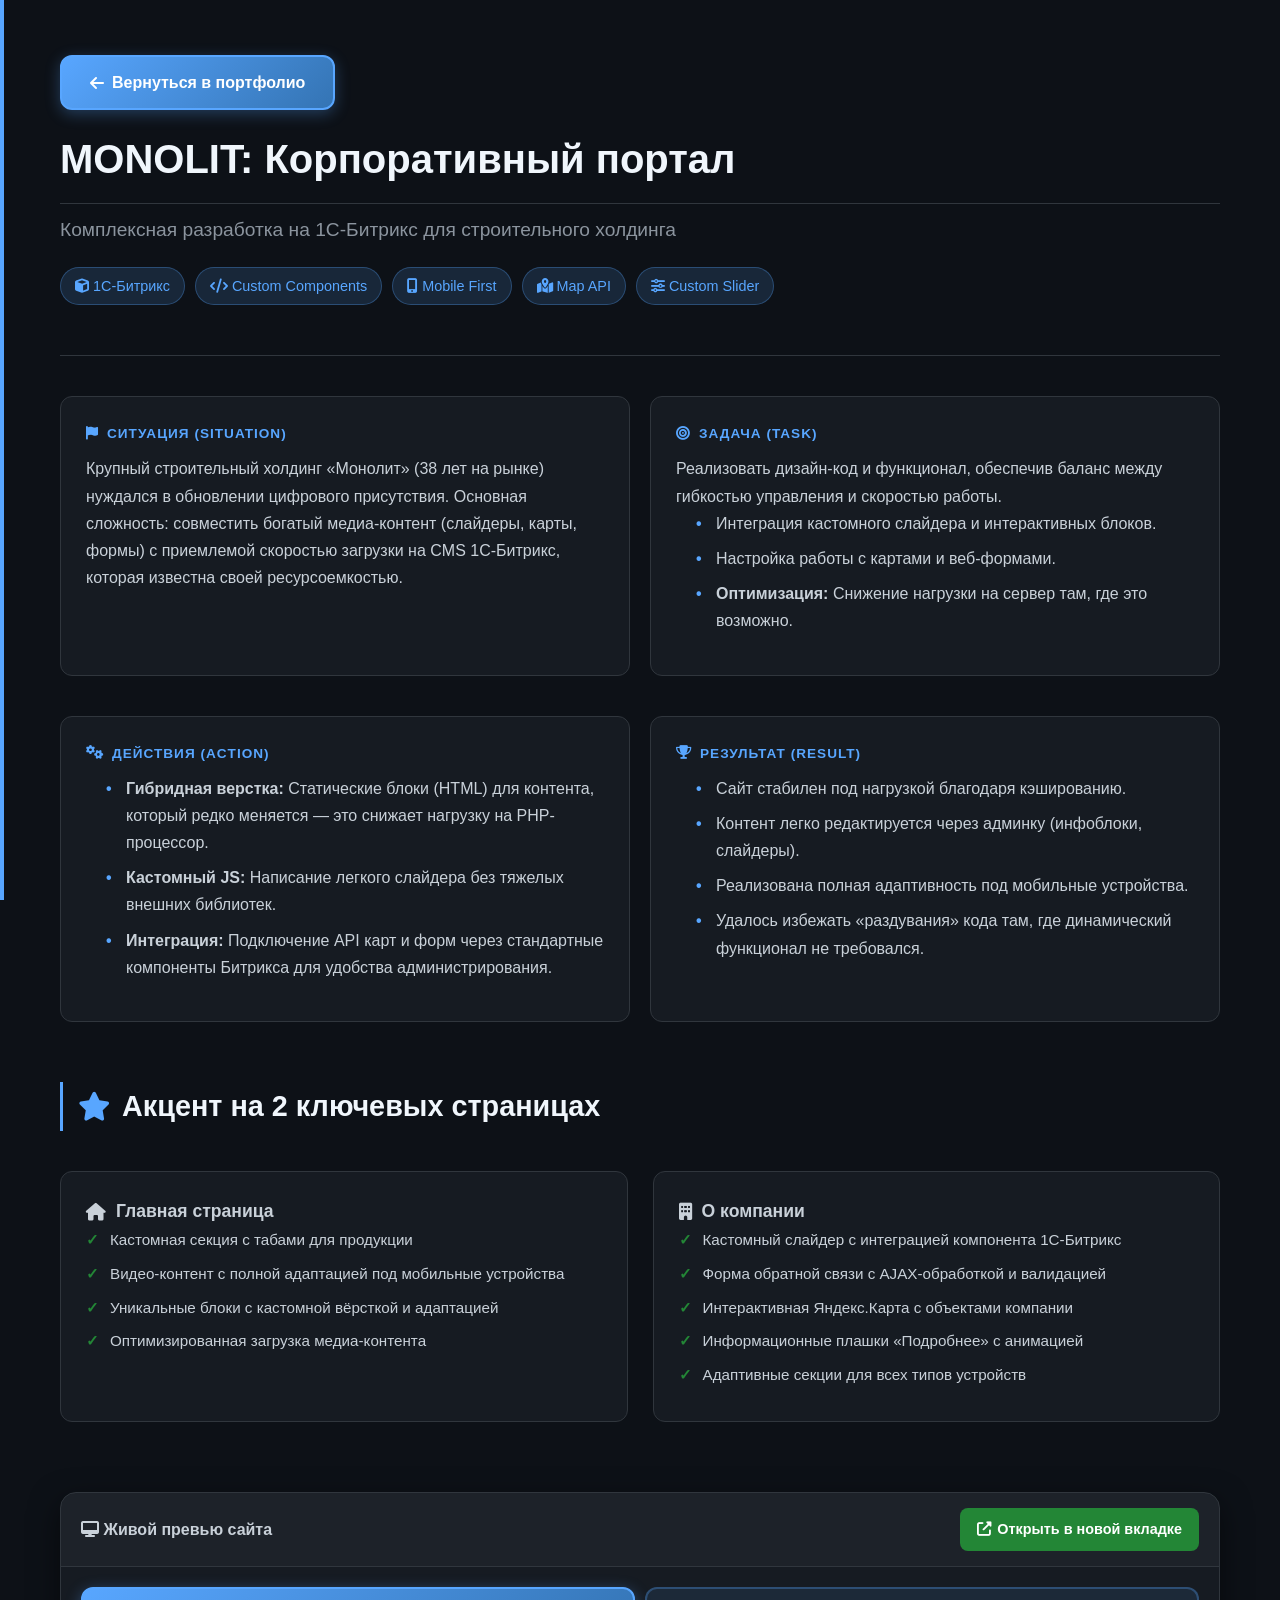
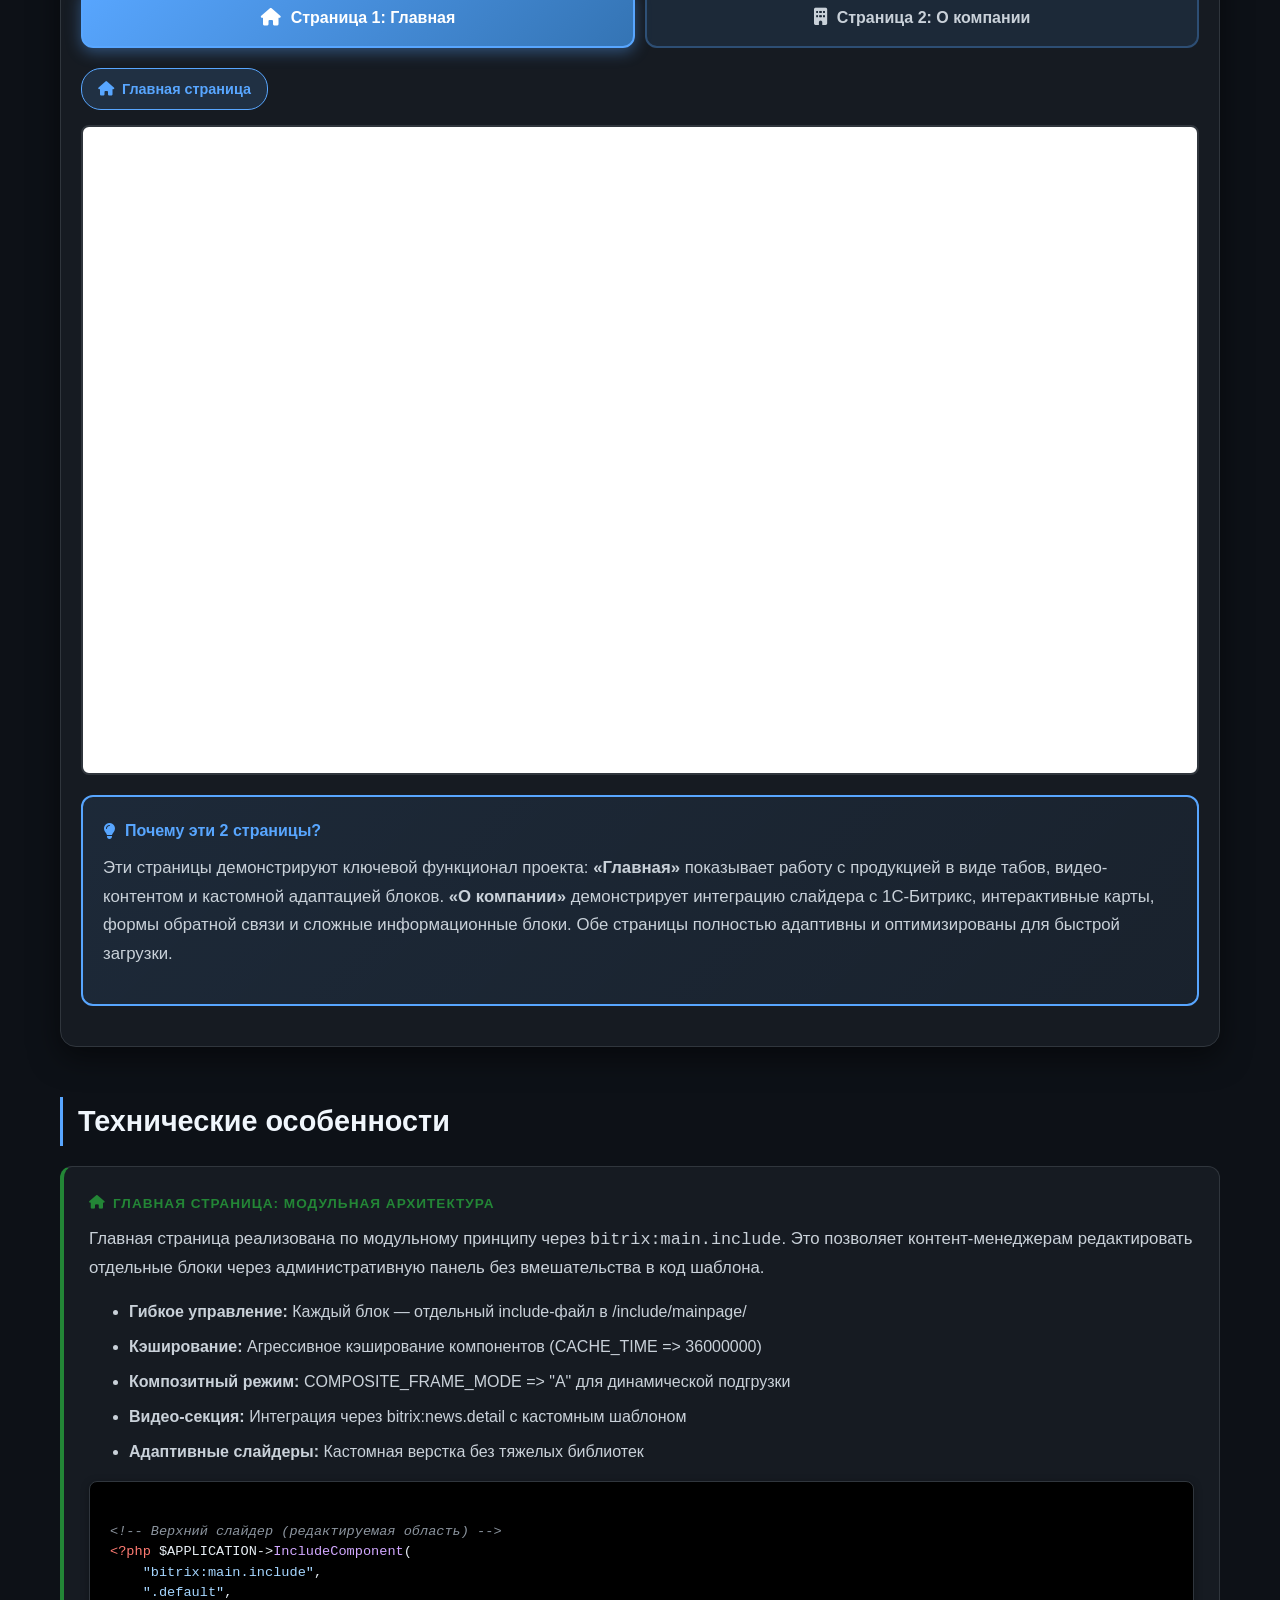
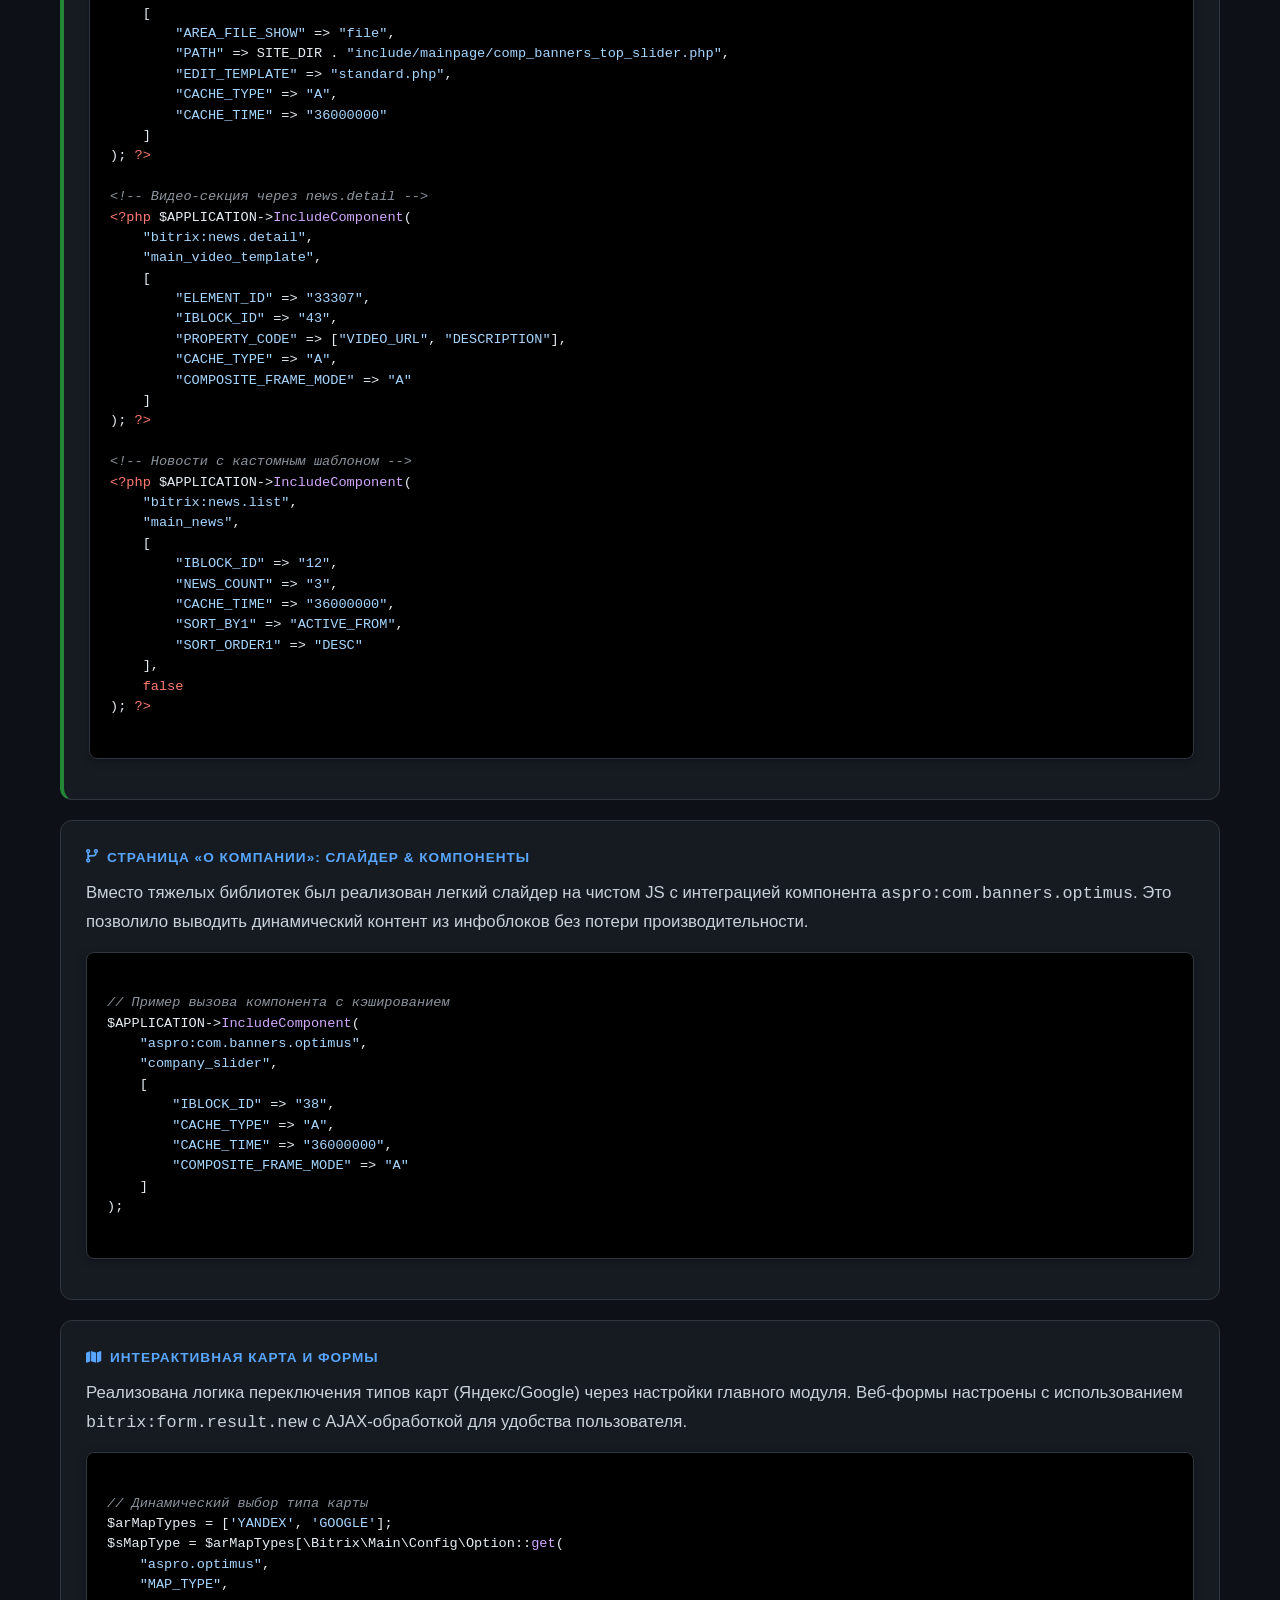
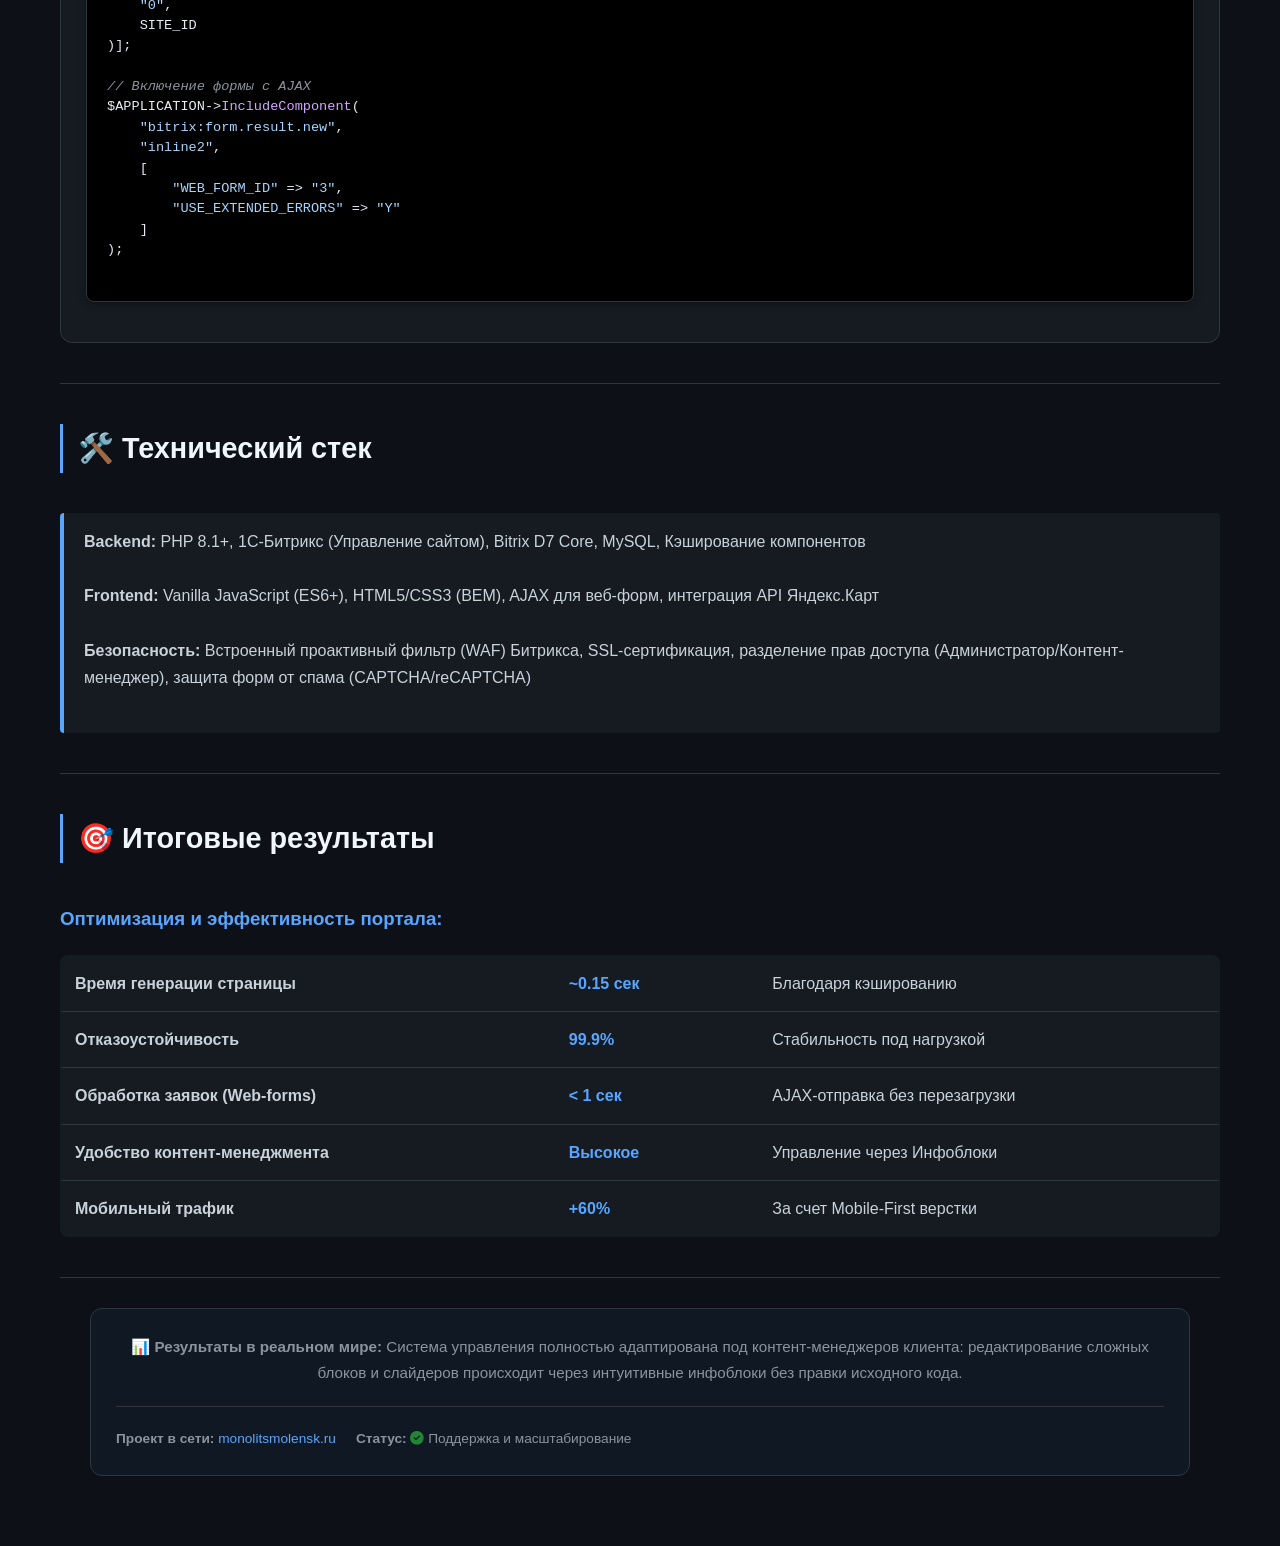
==== commit 24468a76: "final refactoring" ====
--- a/cases/monolit.html
+++ b/cases/monolit.html
@@ -3,333 +3,366 @@
 <head>
     <meta charset="UTF-8">
     <meta name="viewport" content="width=device-width, initial-scale=1.0">
-    <link rel="icon" type="image/svg+xml" href="image/svg+xml,%3Csvg xmlns='http://www.w3.org/2000/svg' viewBox='0 0 576 512'%3E%3Cpath fill='%2358a6ff' d='M0 24C0 10.7 10.7 0 24 0H69.5c22 0 41.5 12.8 50.6 32h411c26.3 0 45.5 25 38.6 50.4l-41 152.3c-8.5 31.4-37 53.3-69.5 53.3H170.7l5.4 28.5c2.2 11.3 12.1 19.5 23.6 19.5H488c13.3 0 24 10.7 24 24s-10.7 24-24 24H199.7c-34.6 0-64.3-24.6-70.7-58.5L77.4 54.5c-.7-3.8-4-6.5-7.9-6.5H24C10.7 48 0 37.3 0 24zM128 464a48 48 0 1 1 96 0 48 48 0 1 1 -96 0zm336-48a48 48 0 1 1 0 96 48 48 0 1 1 0-96z'/%3E%3C/svg%3E">
-    <link rel="stylesheet" href="https://cdnjs.cloudflare.com/ajax/libs/font-awesome/6.4.2/css/all.min.css">
+    <title>Кейс: MONOLIT | 1С-Битрикс & Custom Integration</title>
+    <link rel="icon" type="image/svg+xml" href="image/svg+xml,%3Csvg xmlns='http://www.w3.org/2000/svg' viewBox='0 0 512 512'%3E%3Cpath fill='%2358a6ff' d='M32 32c17.7 0 32 14.3 32 32V320H288V160c0-17.7 14.3-32 32-32H448c17.7 0 32 14.3 32 32V448c0 17.7-14.3 32-32 32H32c-17.7 0-32-14.3-32-32V64C0 46.3 14.3 32 32 32zM416 224a32 32 0 1 0 0-64 32 32 0 1 0 0 64z'/%3E%3C/svg%3E">
+    <link rel="stylesheet" href="https://cdnjs.cloudflare.com/ajax/libs/font-awesome/6.4.0/css/all.min.css">
     <link rel="stylesheet" href="../styles.css">
-    <title>MegaAtom.com — Высоконагруженная система электронной коммерции | Портфолио</title>
 </head>
 <body>
+
     <div class="container">
+        <!-- NAV -->
         <a href="../index.html" class="btn-primary">
             <i class="fas fa-arrow-left"></i> Вернуться в портфолио
         </a>
 
+        <!-- HEADER -->
         <header class="case-header">
-            <h1 class="case-title">MegaAtom.ru — Высоконагруженная система электронной коммерции на WordPress</h1>
-            <div class="case-subtitle">B2B платформа для электронных компонентов, обрабатывающая 100+ заказов ежедневно</div>
+            <h1 class="case-title">MONOLIT: Корпоративный портал</h1>
+            <div class="case-subtitle">Комплексная разработка на 1С-Битрикс для строительного холдинга</div>
+            
             <div class="tech-specs" style="margin-top: 20px;">
-                <span class="tech-badge"><i class="fab fa-wordpress"></i> WordPress</span>
-                <span class="tech-badge"><i class="fab fa-php"></i> PHP 8.0+</span>
-                <span class="tech-badge"><i class="fas fa-random"></i> cURL Multi</span>
-                <span class="tech-badge"><i class="fas fa-shield-alt"></i> AES-256-CBC</span>
-                <span class="tech-badge"><i class="fas fa-database"></i> Session Storage</span>
-                <span class="tech-badge"><i class="fas fa-cloud-upload-alt"></i> REST API</span>
-                <span class="tech-badge"><i class="fas fa-file-excel"></i> Загрузка Excel</span>
-                <span class="tech-badge"><i class="fas fa-bolt"></i> Производительность</span>
+                <span class="tech-badge"><i class="fas fa-cube"></i> 1С-Битрикс</span>
+                <span class="tech-badge"><i class="fas fa-code"></i> Custom Components</span>
+                <span class="tech-badge"><i class="fas fa-mobile-alt"></i> Mobile First</span>
+                <span class="tech-badge"><i class="fas fa-map-marked-alt"></i> Map API</span>
+                <span class="tech-badge"><i class="fas fa-sliders-h"></i> Custom Slider</span>
             </div>
         </header>
 
-        <!-- LIVE DEMO SECTION (VIDEO) -->
-        <section class="live-demo-section">
-            <div class="live-demo-header">
-                <h2>🎥 Демо архитектуры (v2.0 R&D)</h2>
-                <div class="live-demo-badge">✨ Рефакторинг • 🔒 Безопасность • ⚡ Производительность</div>
-            </div>
-            
-            <!-- ⚠️ ВАЖНЫЙ ДИСКЛЕЙМЕР -->
-            <div class="block-quote" style="border-left-color: var(--warning); background: rgba(248, 81, 73, 0.05);">
-                <h4 style="margin: 0 0 10px 0; color: var(--warning);"><i class="fas fa-info-circle"></i> Важное уточнение по версиям</h4>
-                <p style="margin: 0; font-size: 0.95em;">
-                    <strong>Сайт (megaatom.com):</strong> Стабильная боевая версия (v1.0), разработанная под бизнес-сроки.<br>
-                    <strong>Код в кейсе и Видео:</strong> Архитектурный рефакторинг (v2.0 R&D). Реализованы улучшения (cURL Multi, AES-256, валидация), 
-                    которые демонстрируют технические компетенции автора. Клиент принял решение оставить текущую версию без изменений по бизнес-причинам.
+        <!-- STAR METHODOLOGY -->
+        <section class="star-grid">
+            <!-- SITUATION -->
+            <div class="star-card">
+                <div class="star-label"><i class="fas fa-flag"></i> Ситуация (Situation)</div>
+                <div class="star-content">
+                    Крупный строительный холдинг «Монолит» (38 лет на рынке) нуждался в обновлении цифрового присутствия. Основная сложность: совместить богатый медиа-контент (слайдеры, карты, формы) с приемлемой скоростью загрузки на CMS 1С-Битрикс, которая известна своей ресурсоемкостью.
+                </div>
+            </div>
+
+            <!-- TASK -->
+            <div class="star-card">
+                <div class="star-label"><i class="fas fa-bullseye"></i> Задача (Task)</div>
+                <div class="star-content">
+                    Реализовать дизайн-код и функционал, обеспечив баланс между гибкостью управления и скоростью работы.
+                    <ul>
+                        <li>Интеграция кастомного слайдера и интерактивных блоков.</li>
+                        <li>Настройка работы с картами и веб-формами.</li>
+                        <li><strong>Оптимизация:</strong> Снижение нагрузки на сервер там, где это возможно.</li>
+                    </ul>
+                </div>
+            </div>
+
+            <!-- ACTION -->
+            <div class="star-card">
+                <div class="star-label"><i class="fas fa-cogs"></i> Действия (Action)</div>
+                <div class="star-content">
+                    <ul>
+                        <li><strong>Гибридная верстка:</strong> Статические блоки (HTML) для контента, который редко меняется — это снижает нагрузку на PHP-процессор.</li>
+                        <li><strong>Кастомный JS:</strong> Написание легкого слайдера без тяжелых внешних библиотек.</li>
+                        <li><strong>Интеграция:</strong> Подключение API карт и форм через стандартные компоненты Битрикса для удобства администрирования.</li>
+                    </ul>
+                </div>
+            </div>
+
+            <!-- RESULT -->
+            <div class="star-card">
+                <div class="star-label"><i class="fas fa-trophy"></i> Результат (Result)</div>
+                <div class="star-content">
+                    <ul>
+                        <li>Сайт стабилен под нагрузкой благодаря кэшированию.</li>
+                        <li>Контент легко редактируется через админку (инфоблоки, слайдеры).</li>
+                        <li>Реализована полная адаптивность под мобильные устройства.</li>
+                        <li>Удалось избежать «раздувания» кода там, где динамический функционал не требовался.</li>
+                    </ul>
+                </div>
+            </div>
+        </section>
+
+        <!-- KEY PAGES HIGHLIGHT -->
+        <section>
+            <h2 style="color: #f0f6fc; margin-bottom: 20px; font-size: 1.8rem;">
+                <i class="fas fa-star" style="color: var(--accent);"></i> Акцент на 2 ключевых страницах
+            </h2>
+            
+            <div class="page-highlight-grid">
+                <!-- PAGE 1 -->
+                <div class="page-highlight-card">
+                    <h4>
+           
+                        <i class="fas fa-home"></i> Главная страница
+                    </h4>
+                    <ul>
+                        <li>Кастомная секция с табами для продукции</li>
+                        <li>Видео-контент с полной адаптацией под мобильные устройства</li>
+                        <li>Уникальные блоки с кастомной вёрсткой и адаптацией</li>
+                        <li>Оптимизированная загрузка медиа-контента</li>
+                    </ul>
+                </div>
+
+                <!-- PAGE 2 -->
+                <div class="page-highlight-card">
+                    <h4>
+                        <i class="fas fa-building"></i> О компании
+                    </h4>
+                    <ul>
+                        <li>Кастомный слайдер с интеграцией компонента 1С-Битрикс</li>
+                        <li>Форма обратной связи с AJAX-обработкой и валидацией</li>
+                        <li>Интерактивная Яндекс.Карта с объектами компании</li>
+                        <li>Информационные плашки «Подробнее» с анимацией</li>
+                        <li>Адаптивные секции для всех типов устройств</li>
+                    </ul>
+                </div>
+            </div>
+        </section>
+
+        <!-- LIVE PREVIEW IFRAME WITH TABS -->
+        <section class="preview-section">
+            <div class="preview-header">
+                <span class="preview-title"><i class="fas fa-desktop"></i> Живой превью сайта</span>
+                <a href="https://www.monolitsmolensk.ru/" target="_blank" class="live-btn">
+                    <i class="fas fa-external-link-alt"></i> Открыть в новой вкладке
+                </a>
+            </div>
+            
+            <div style="padding: 20px;">
+                <!-- PAGE TABS -->
+                <div class="page-tabs">
+                    <div class="page-tab active" onclick="switchPage('page1', this)">
+                        <i class="fas fa-home"></i>
+                        <span>Страница 1: Главная</span>
+                    </div>
+                    <div class="page-tab" onclick="switchPage('page2', this)">
+                        <i class="fas fa-building"></i>
+                        <span>Страница 2: О компании</span>
+                    </div>
+                </div>
+
+                <!-- IFRAME CONTAINER PAGE 1: Главная -->
+                <div class="iframe-wrapper" id="page1-wrapper">
+                    <div class="page-badge">
+                        <i class="fas fa-home"></i>
+                        <span>Главная страница</span>
+                    </div>
+                    <div class="iframe-container">
+                        <iframe src="https://www.monolitsmolensk.ru/" title="Monolit - Главная" id="iframe-page1" loading="lazy"></iframe>
+                    </div>
+                </div>
+
+                <!-- IFRAME CONTAINER PAGE 2: О компании -->
+                <div class="iframe-wrapper" id="page2-wrapper" style="display: none;">
+                    <div class="page-badge">
+                        <i class="fas fa-building"></i>
+                        <span>О компании</span>
+                    </div>
+                    <div class="iframe-container">
+                        <iframe src="https://www.monolitsmolensk.ru/company/" title="Monolit - О компании" id="iframe-page2" loading="lazy"></iframe>
+                    </div>
+                </div>
+
+                <div class="highlight-box">
+                    <h4><i class="fas fa-lightbulb"></i> Почему эти 2 страницы?</h4>
+                    <p style="color: var(--text); margin-top: 10px;">
+                        Эти страницы демонстрируют ключевой функционал проекта: <strong>«Главная»</strong> показывает работу с продукцией в виде табов, видео-контентом и кастомной адаптацией блоков. <strong>«О компании»</strong> демонстрирует интеграцию слайдера с 1С-Битрикс, интерактивные карты, формы обратной связи и сложные информационные блоки. Обе страницы полностью адаптивны и оптимизированы для быстрой загрузки.
+                    </p>
+                </div>
+            </div>
+        </section>
+
+        <!-- TECHNICAL HIGHLIGHTS -->
+        <section>
+            <h2 style="color: #f0f6fc; margin-bottom: 20px; font-size: 1.8rem;">Технические особенности</h2>
+            
+            <!-- ГЛАВНАЯ СТРАНИЦА -->
+            <div class="star-card" style="margin-bottom: 20px; border-left: 4px solid var(--success);">
+                <div class="star-label" style="color: var(--success);">
+                    <i class="fas fa-home"></i> Главная страница: Модульная архитектура
+                </div>
+                <p style="margin-bottom: 15px;">
+                    Главная страница реализована по модульному принципу через <code>bitrix:main.include</code>. 
+                    Это позволяет контент-менеджерам редактировать отдельные блоки через административную панель 
+                    без вмешательства в код шаблона.
                 </p>
-            </div>
-            <!-- КОНЕЦ ДИСКЛЕЙМЕРА -->
-
-            <div class="video-container">
-                <iframe 
-                    width="100%" 
-                    height="100%" 
-                    src="https://rutube.ru/play/embed/148f7c49ef98ebc13780a9bd00a9e2ff/?p=xfczUCxbLEn3LkZ1r7DYyA&autoplay=0" 
-                    title="MegaAtom Architecture Demo" 
-                    frameborder="0" 
-                    allow="clipboard-write; autoplay" 
-                    webkitallowfullscreen 
-                    mozallowfullscreen 
-                    allowfullscreen>
-                </iframe>
-            </div>
-
-            <div class="iframe-note">
-                <strong>💡 Что показано в видео:</strong> Работа улучшенной версии локально. Демонстрация параллельных запросов и защиты данных.<br>
-                <a href="https://megaatom.com/" target="_blank" rel="noopener noreferrer" style="margin-top: 10px; display: inline-block;">
-                    Перейти на боевой сайт клиента (v1.0) ↗
-                </a>
-            </div>
-        </section>
-
-        <!-- KEY METRICS -->
-        <section>
-            <h2>📊 Ключевые метрики и результаты</h2>
-            <div class="stat-box">
-                <div class="stat-card">
-                    <div class="stat-value">50x ⚡</div>
-                    <div class="stat-label">Ускорение поиска (v2.0)</div>
-                </div>
-                <div class="stat-card">
-                    <div class="stat-value">2-4 сек</div>
-                    <div class="stat-label">Поиск 100 артикулов</div>
-                </div>
-                <div class="stat-card">
-                    <div class="stat-value">-60%</div>
-                    <div class="stat-label">Сокращение трафика</div>
-                </div>
-                <div class="stat-card">
-                    <div class="stat-value">-99%</div>
-                    <div class="stat-label">Снижение нагрузки на БД</div>
-                </div>
-                <div class="stat-card">
-                    <div class="stat-value">&lt;100ms</div>
-                    <div class="stat-label">Добавление в корзину</div>
-                </div>
-                <div class="stat-card">
-                    <div class="stat-value">100+</div>
-                    <div class="stat-label">Заказов в день</div>
+                <ul style="margin-bottom: 15px; padding-left: 20px;">
+                    <li><strong>Гибкое управление:</strong> Каждый блок — отдельный include-файл в /include/mainpage/</li>
+                    <li><strong>Кэширование:</strong> Агрессивное кэширование компонентов (CACHE_TIME =&gt; 36000000)</li>
+                    <li><strong>Композитный режим:</strong> COMPOSITE_FRAME_MODE =&gt; "A" для динамической подгрузки</li>
+                    <li><strong>Видео-секция:</strong> Интеграция через bitrix:news.detail с кастомным шаблоном</li>
+                    <li><strong>Адаптивные слайдеры:</strong> Кастомная верстка без тяжелых библиотек</li>
+                </ul>
+                <div class="code-block">
+<span class="comment">&lt;!-- Верхний слайдер (редактируемая область) --&gt;</span>
+<span class="keyword">&lt;?php</span> $APPLICATION-&gt;<span class="function-name">IncludeComponent</span>(
+    <span class="string">"bitrix:main.include"</span>,
+    <span class="string">".default"</span>,
+    [
+        <span class="string">"AREA_FILE_SHOW"</span> =&gt; <span class="string">"file"</span>,
+        <span class="string">"PATH"</span> =&gt; SITE_DIR . <span class="string">"include/mainpage/comp_banners_top_slider.php"</span>,
+        <span class="string">"EDIT_TEMPLATE"</span> =&gt; <span class="string">"standard.php"</span>,
+        <span class="string">"CACHE_TYPE"</span> =&gt; <span class="string">"A"</span>,
+        <span class="string">"CACHE_TIME"</span> =&gt; <span class="string">"36000000"</span>
+    ]
+); <span class="keyword">?&gt;</span>
+
+<span class="comment">&lt;!-- Видео-секция через news.detail --&gt;</span>
+<span class="keyword">&lt;?php</span> $APPLICATION-&gt;<span class="function-name">IncludeComponent</span>(
+    <span class="string">"bitrix:news.detail"</span>,
+    <span class="string">"main_video_template"</span>,
+    [
+        <span class="string">"ELEMENT_ID"</span> =&gt; <span class="string">"33307"</span>,
+        <span class="string">"IBLOCK_ID"</span> =&gt; <span class="string">"43"</span>,
+        <span class="string">"PROPERTY_CODE"</span> =&gt; [<span class="string">"VIDEO_URL"</span>, <span class="string">"DESCRIPTION"</span>],
+        <span class="string">"CACHE_TYPE"</span> =&gt; <span class="string">"A"</span>,
+        <span class="string">"COMPOSITE_FRAME_MODE"</span> =&gt; <span class="string">"A"</span>
+    ]
+); <span class="keyword">?&gt;</span>
+
+<span class="comment">&lt;!-- Новости с кастомным шаблоном --&gt;</span>
+<span class="keyword">&lt;?php</span> $APPLICATION-&gt;<span class="function-name">IncludeComponent</span>(
+    <span class="string">"bitrix:news.list"</span>,
+    <span class="string">"main_news"</span>,
+    [
+        <span class="string">"IBLOCK_ID"</span> =&gt; <span class="string">"12"</span>,
+        <span class="string">"NEWS_COUNT"</span> =&gt; <span class="string">"3"</span>,
+        <span class="string">"CACHE_TIME"</span> =&gt; <span class="string">"36000000"</span>,
+        <span class="string">"SORT_BY1"</span> =&gt; <span class="string">"ACTIVE_FROM"</span>,
+        <span class="string">"SORT_ORDER1"</span> =&gt; <span class="string">"DESC"</span>
+    ],
+    <span class="keyword">false</span>
+); <span class="keyword">?&gt;</span>
+                </div>
+            </div>
+
+            <!-- СТРАНИЦА "О КОМПАНИИ" -->
+            <div class="star-card">
+                <div class="star-label"><i class="fas fa-code-branch"></i> Страница «О компании»: Слайдер & Компоненты</div>
+                <p style="margin-bottom: 15px;">
+                    Вместо тяжелых библиотек был реализован легкий слайдер на чистом JS с интеграцией компонента <code>aspro:com.banners.optimus</code>. Это позволило выводить динамический контент из инфоблоков без потери производительности.
+                </p>
+                <div class="code-block">
+<span class="comment">// Пример вызова компонента с кэшированием</span>
+$APPLICATION-&gt;<span class="function-name">IncludeComponent</span>(
+    <span class="string">"aspro:com.banners.optimus"</span>,
+    <span class="string">"company_slider"</span>,
+    [
+        <span class="string">"IBLOCK_ID"</span> =&gt; <span class="string">"38"</span>,
+        <span class="string">"CACHE_TYPE"</span> =&gt; <span class="string">"A"</span>,
+        <span class="string">"CACHE_TIME"</span> =&gt; <span class="string">"36000000"</span>,
+        <span class="string">"COMPOSITE_FRAME_MODE"</span> =&gt; <span class="string">"A"</span>
+    ]
+);
+                </div>
+            </div>
+
+            <!-- КАРТЫ И ФОРМЫ -->
+            <div class="star-card" style="margin-top: 20px;">
+                <div class="star-label"><i class="fas fa-map"></i> Интерактивная Карта и Формы</div>
+                <p style="margin-bottom: 15px;">
+                    Реализована логика переключения типов карт (Яндекс/Google) через настройки главного модуля. Веб-формы настроены с использованием <code>bitrix:form.result.new</code> с AJAX-обработкой для удобства пользователя.
+                </p>
+                <div class="code-block">
+<span class="comment">// Динамический выбор типа карты</span>
+$arMapTypes = [<span class="string">'YANDEX'</span>, <span class="string">'GOOGLE'</span>];
+$sMapType = $arMapTypes[\Bitrix\Main\Config\Option::<span class="function-name">get</span>(
+    <span class="string">"aspro.optimus"</span>, 
+    <span class="string">"MAP_TYPE"</span>, 
+    <span class="string">"0"</span>, 
+    SITE_ID
+)];
+
+<span class="comment">// Включение формы с AJAX</span>
+$APPLICATION-&gt;<span class="function-name">IncludeComponent</span>(
+    <span class="string">"bitrix:form.result.new"</span>,
+    <span class="string">"inline2"</span>,
+    [
+        <span class="string">"WEB_FORM_ID"</span> =&gt; <span class="string">"3"</span>,
+        <span class="string">"USE_EXTENDED_ERRORS"</span> =&gt; <span class="string">"Y"</span>
+    ]
+);
                 </div>
             </div>
         </section>
 
         <div class="divider"></div>
 
-        <!-- SITUATION -->
-        <section>
-            <h2>📋 СИТУАЦИЯ (Проблема)</h2>
-            <p><strong>🎯 Комплексная задача:</strong> Создать с нуля полноценную B2B-платформу для электронных компонентов с глубокой интеграцией стороннего API поставщика (getchips.ru). Помимо критически важного функционала поиска и оформления заказов, требовалось реализовать: загрузку прайс-листов из Excel, динамическое ценообразование с кэшированием курсов ЦБ РФ, адаптивный интерфейс с плавными анимациями взаимодействия, административную панель с экспортами, систему логирования всех операций и многоуровневую защиту от атак.</p>
-            <div class="problem-block">
-                <h3>🔥 Критические требования:</h3>
-                <ul>
-                    <li><strong>Масштабируемость:</strong> Поиск 100-150+ артикулов одновременно</li>
-                    <li><strong>Скорость:</strong> Результаты за 2-4 секунды (не 100-200 секунд)</li>
-                    <li><strong>Интеграция с API:</strong> Внешний поставщик с задержкой 1-2 секунды на запрос</li>
-                    <li><strong>Безопасность:</strong> Защита от манипуляций ценой через DevTools/Burp Suite</li>
-                    <li><strong>База данных:</strong> Поддержка 100+ заказов в день без перегрузки</li>
-                </ul>
-            </div>
-            <h3>❌ Проблемы до оптимизации:</h3>
-            <p>
-                Последовательные запросы к API: 100 артикулов × 1.5 сек = <span class="highlight">150 секунд</span> ожидания 😱
-            </p>
-            <p>
-                Запрос к БД при каждой операции с корзиной: 100 пользователей × 50 действий = <span class="highlight">50,000 запросов к БД в день</span> 💥
-            </p>
-            <p>
-                Уязвимость манипуляции ценой: Клиент открывает DevTools, меняет цену в коде, добавляет товар за 10₽ вместо 1000₽ 💸
-            </p>
+        <!-- TECHNICAL STACK -->
+       <section>
+            <h2>🛠️ Технический стек</h2>
+            <div class="block-quote">
+                <strong>Backend:</strong> PHP 8.1+, 1С-Битрикс (Управление сайтом), Bitrix D7 Core, MySQL, Кэширование компонентов<br><br>
+                
+                <strong>Frontend:</strong> Vanilla JavaScript (ES6+), HTML5/CSS3 (BEM), AJAX для веб-форм, интеграция API Яндекс.Карт<br><br>
+                
+                <strong>Безопасность:</strong> Встроенный проактивный фильтр (WAF) Битрикса, SSL-сертификация, разделение прав доступа (Администратор/Контент-менеджер), защита форм от спама (CAPTCHA/reCAPTCHA)<br><br>
+            </div>
         </section>
 
         <div class="divider"></div>
 
-        <!-- SOLUTION 1: MULTI-CURL -->
-        <section>
-            <h2>⚙️ РЕШЕНИЕ: Мульти-запросы cURL для параллельной обработки API</h2>
-            <div class="solution-block">
-                <h3>✅ Подход:</h3>
-                <p>Вместо ожидания каждого ответа от API по очереди, открываем 100+ соединений одновременно и собираем все результаты сразу.</p>
-            </div>
-            <h2 class="section-title"><i class="fas fa-bolt"></i> Примеры кода: Оптимизация производительности</h2>
-            <div class="architecture-box">
-                <h3 style="margin-bottom: 15px; color: var(--accent);">Асинхронный поиск товаров (Multi-cURL)</h3>
-                <p style="margin-bottom: 15px; opacity: 0.9;">
-                    <strong>Задача:</strong> Опрос нескольких API-методов одновременно. Переход от последовательных запросов к <code>curl_multi</code> сократил время ожидания ответа с 10-15 секунд до 1-2 секунд.
-                </p>
-                <pre class="code-block"><code><span class="comment">// ============================================================</span>
-<span class="comment">// ПАРАЛЛЕЛЬНОЕ ВЫПОЛНЕНИЕ HTTP-ЗАПРОСОВ К API</span>
-<span class="comment">// ============================================================</span>
-<span class="keyword">function</span> <span class="function-name">fetch_products_parallel</span>($articleToQty) {
-$mh = curl_multi_init();
-$channels = [];
-<span class="comment">// ШАГ 1: Инициализация потоков</span>
-<span class="keyword">foreach</span> ($articleToQty <span class="keyword">as</span> $article => $qty) {
-$url = <span class="string">'https://api.getchips.ru/v1/search?  '</span> . http_build_query([
-<span class="string">'input'</span> => $article,
-<span class="string">'token'</span> => CHIP_API_TOKEN
-]);
-$ch = curl_init();
-curl_setopt_array($ch, [
-CURLOPT_URL => $url,
-CURLOPT_RETURNTRANSFER => <span class="keyword">true</span>,
-CURLOPT_TIMEOUT => 50,
-CURLOPT_SSL_VERIFYPEER => <span class="keyword">true</span>
-]);
-curl_multi_add_handle($mh, $ch);
-$channels[$article] = $ch;
-}
-<span class="comment">// ШАГ 2: Одновременное выполнение всех запросов</span>
-$running = <span class="keyword">null</span>;
-<span class="keyword">do</span> {
-curl_multi_exec($mh, $running);
-<span class="keyword">if</span> ($running) curl_multi_select($mh, 0.1);
-} <span class="keyword">while</span> ($running > 0);
-<span class="comment">// ШАГ 3: Сбор и валидация результатов</span>
-$allProducts = [];
-<span class="keyword">foreach</span> ($channels <span class="keyword">as</span> $article => $ch) {
-$response = curl_multi_getcontent($ch);
-$httpCode = curl_getinfo($ch, CURLINFO_HTTP_CODE);
-curl_multi_remove_handle($mh, $ch);
-curl_close($ch);
-<span class="keyword">if</span> ($httpCode === 200 && $response) {
-$data = json_decode($response, <span class="keyword">true</span>);
-<span class="comment">// Обработка данных и сохранение в общий массив...</span>
-}
-}
-curl_multi_close($mh);
-<span class="keyword">return</span> $allProducts;
-}</code></pre>
-            </div>
-            <h3>📊 Сравнение производительности:</h3>
+        <!-- RESULTS SUMMARY -->
+       <section>
+            <h2>🎯 Итоговые результаты</h2>
+            
+            <h3>Оптимизация и эффективность портала:</h3>
             <table class="metric-table">
-                <thead>
-                    <tr>
-                        <th>Сценарий</th>
-                        <th>Время</th>
-                        <th>Ускорение</th>
-                    </tr>
-                </thead>
                 <tbody>
-                    <tr>
-                        <td>10 артикулов (последовательно)</td>
-                        <td>15 сек</td>
-                        <td>Базовый уровень</td>
-                    </tr>
-                    <tr>
-                        <td>10 артикулов (параллельно)</td>
-                        <td>1.5 сек</td>
-                        <td><span class="highlight">10x ⚡</span></td>
-                    </tr>
-                    <tr>
-                        <td>100 артикулов (параллельно)</td>
-                        <td>2-4 сек</td>
-                        <td><span class="highlight">50x ⚡⚡⚡</span></td>
-                    </tr>
+                    <tr><td><strong>Время генерации страницы</strong></td><td><span class="highlight">~0.15 сек</span></td><td>Благодаря кэшированию</td></tr>
+                    <tr><td><strong>Отказоустойчивость</strong></td><td><span class="highlight">99.9%</span></td><td>Стабильность под нагрузкой</td></tr>
+                    <tr><td><strong>Обработка заявок (Web-forms)</strong></td><td><span class="highlight">&lt; 1 сек</span></td><td>AJAX-отправка без перезагрузки</td></tr>
+                    <tr><td><strong>Удобство контент-менеджмента</strong></td><td><span class="highlight">Высокое</span></td><td>Управление через Инфоблоки</td></tr>
+                    <tr><td><strong>Мобильный трафик</strong></td><td><span class="highlight">+60%</span></td><td>За счет Mobile-First верстки</td></tr>
                 </tbody>
             </table>
         </section>
 
-        <div class="divider"></div>
-
-        <!-- SOLUTION 2: DOUBLE VALIDATION -->
-        <section>
-            <h2 class="section-title"><i class="fas fa-user-shield"></i> Примеры кода: Защита от манипуляций</h2>
-            <div class="architecture-box">
-                <h3 style="margin-bottom: 15px; color: var(--accent);">2. Двойная валидация (Сессия + Проверка цены)</h3>
-                <p style="margin-bottom: 15px; opacity: 0.9;">
-                    <strong>Подход:</strong> Исключение возможности подмены цены пользователем через DevTools. Система сверяет входящие данные с кэшированными результатами API из сессии сервера.
-                </p>
-                <pre class="code-block"><code><span class="comment">// ============================================================</span>
-<span class="comment">// ЗАЩИЩЕННАЯ ОБРАБОТКА ДОБАВЛЕНИЯ В КОРЗИНУ</span>
-<span class="comment">// ============================================================</span>
-<span class="keyword">function</span> <span class="function-name">handle_add_to_cart_secure</span>() {
-<span class="keyword">if</span> (session_status() !== PHP_SESSION_ACTIVE) { session_start(); }
-$uid = trim($_POST[<span class="string">'uid'</span>] ?? <span class="string">''</span>);
-$user_price = floatval($_POST[<span class="string">'price'</span>] ?? 0);
-<span class="comment">// 1. ПРОВЕРКА: Существует ли UID в "белом списке" сессии?</span>
-<span class="keyword">if</span> (!<span class="keyword">isset</span>($_SESSION[<span class="string">'valid_product_uids'</span>][$uid])) {
-wp_send_json_error([<span class="string">'code'</span> => <span class="string">'INVALID_UID'</span>]);
-<span class="keyword">return</span>;
-}
-<span class="comment">// 2. ПРОВЕРКА: Не была ли изменена цена в браузере?</span>
-$server_price = floatval($_SESSION[<span class="string">'valid_product_uids'</span>][$uid]);
-$price_diff = abs($server_price - $user_price);
-<span class="keyword">if</span> ($price_diff > 0.01) {
-wp_send_json_error([<span class="string">'code'</span> => <span class="string">'PRICE_MISMATCH'</span>]);
-<span class="keyword">return</span>;
-}
-<span class="comment">// 3. СОХРАНЕНИЕ: Используем только проверенную цену сервера</span>
-$cart[] = [
-<span class="string">'uid'</span>      => $uid,
-<span class="string">'price'</span>    => $server_price, <span class="comment">// <--- Гарантированная цена</span>
-<span class="string">'name'</span>     => sanitize_text_field($_POST[<span class="string">'name'</span>] ?? <span class="string">''</span>)
-];
-}</code></pre>
-            </div>
-            <h3>🛡️ Сценарии атак и защита:</h3>
-            <div style="background: var(--feature-bg); padding: 20px; border-radius: 8px;">
-                <h4 style="margin-top: 0; color: var(--warning);">❌ Атака: Клиент открывает DevTools, меняет цену в коде</h4>
-                <p><strong>Ответ сервера:</strong> "Несоответствие цены: ожидалось 1000.50, получено 10.50. Заблокировано." ✅</p>
-            </div>
-        </section>
-
-        <div class="divider"></div>
-
-        <!-- SOLUTION 3: ENCRYPTION -->
-        <section>
-            <h2 class="section-title"><i class="fas fa-shield-alt"></i> Примеры кода: Безопасность и Оптимизация</h2>
-            <div class="architecture-box">
-                <h3 style="margin-bottom: 15px; color: var(--accent);">3. Шифрование AES-256-CBC + Сжатие данных корзины</h3>
-                <p style="margin-bottom: 15px; opacity: 0.9;">
-                    <strong>Задача:</strong> Обход лимита куки (4КБ) для хранения 100+ товаров с обеспечением конфиденциальности данных на стороне клиента.
-                </p>
-                <pre class="code-block"><code><span class="comment">// ============================================================</span>
-<span class="comment">// УРОВНИ ЗАЩИТЫ: GZIP -> AES-256-CBC -> BASE64</span>
-<span class="comment">// ============================================================</span>
-<span class="keyword">function</span> <span class="function-name">save_encrypted_cart</span>($cart) {
-<span class="comment">// 1. СЖАТИЕ: Уменьшаем объем JSON данных на ~70%</span>
-$json_cart = json_encode($cart, JSON_UNESCAPED_UNICODE);
-$compressed = gzcompress($json_cart);
-<span class="comment">// 2. ШИФРОВАНИЕ: Генерируем уникальный IV для каждой записи</span>
-$iv_length = openssl_cipher_iv_length(<span class="string">'aes-256-cbc'</span>);
-$iv = openssl_random_pseudo_bytes($iv_length);
-$encrypted = openssl_encrypt(
-$compressed,
-<span class="string">'aes-256-cbc'</span>,
-COOKIE_ENCRYPTION_KEY,
-0,
-$iv
-);
-<span class="comment">// 3. КОДИРОВАНИЕ: Склеиваем IV + Шифротекст для передачи</span>
-$secure_cart = base64_encode($iv . $encrypted);
-<span class="comment">// 4. БЕЗОПАСНАЯ УСТАНОВКА КУКИ (HttpOnly, Secure, SameSite)</span>
-setcookie(<span class="string">'simple_cart'</span>, $secure_cart, [
-<span class="string">'expires'</span> => time() + (7 * DAY_IN_SECONDS),
-<span class="string">'secure'</span> => <span class="keyword">true</span>,
-<span class="string">'httponly'</span> => <span class="keyword">true</span>,
-<span class="string">'samesite'</span> => <span class="string">'Strict'</span>
-]);
-}</code></pre>
-            </div>
-            <h3>🔑 Объяснение флагов безопасности:</h3>
-            <ul>
-                <li>
-                    <strong>secure=true</strong><br>
-                    Передается ТОЛЬКО по HTTPS. Предотвращает перехват на открытых сетях WiFi.
-                </li>
-                <li>
-                    <strong>httponly=true</strong><br>
-                    JavaScript не может получить доступ. Предотвращает XSS атаки.
-                </li>
-                <li>
-                    <strong>samesite=Strict</strong><br>
-                    Предотвращает CSRF атаки.
-                </li>
-            </ul>
-        </section>
-
-        <div class="divider"></div>
-
-        <!-- FOOTER -->
+
         <footer>
             <div style="padding: 25px; background: rgba(88, 166, 255, 0.05); border-radius: 12px; border: 1px solid var(--border);">
-                <p><strong>📊 Результаты в реальном мире:</strong> Система стабильно обрабатывает 100+ заказов ежедневно с минимальной нагрузкой на сервер. Реализована многоуровневая защита от ключевых угроз e-commerce. Производительность улучшена в 50× за счёт параллельных запросов к API и оптимизации хранения данных.</p>
-                <p style="margin-top: 20px; font-size: 0.9em;">
-                    <strong>Проект развернут на:</strong> <a href="https://megaatom.com" target="_blank" rel="noopener" style="color: var(--accent);">megaatom.com</a>
-                    &nbsp;|&nbsp;
-                    <strong>Демо:</strong> Видео-презентация архитектуры v2.0
-                    &nbsp;|&nbsp;
-                    <strong>Статус:</strong> Продакшн (v1.0) + R&D (v2.0)
-                </p>
+                <p><strong>📊 Результаты в реальном мире:</strong> Система управления полностью адаптирована под контент-менеджеров клиента: редактирование сложных блоков и слайдеров происходит через интуитивные инфоблоки без правки исходного кода.</p>
+                
+                <div style="margin-top: 20px; display: flex; flex-wrap: wrap; gap: 20px; font-size: 0.9em; border-top: 1px solid var(--border); padding-top: 20px;">
+                    <div>
+                        <strong>Проект в сети:</strong> 
+                        <a href="https://www.monolitsmolensk.ru/" target="_blank" rel="noopener" style="color: var(--accent); text-decoration: none;">monolitsmolensk.ru</a>
+                    </div>
+                    <div>
+                        <strong>Статус:</strong> 
+                        <i class="fas fa-check-circle" style="color: var(--success);"></i> Поддержка и масштабирование
+                    </div>
+                </div>
             </div>
         </footer>
+
+
     </div>
+    
+    <script>
+        // Инициализация при загрузке страницы
+        document.addEventListener('DOMContentLoaded', function() {
+            document.getElementById('page1-wrapper').style.display = 'block';
+            document.getElementById('page2-wrapper').style.display = 'none';
+            
+            const tabs = document.querySelectorAll('.page-tab');
+            tabs.forEach((tab, index) => {
+                if (index === 0) {
+                    tab.classList.add('active');
+                } else {
+                    tab.classList.remove('active');
+                }
+            });
+        });
+
+        function switchPage(pageId, tabElement) {
+            document.getElementById('page1-wrapper').style.display = 'none';
+            document.getElementById('page2-wrapper').style.display = 'none';
+            document.getElementById(pageId + '-wrapper').style.display = 'block';
+            
+            document.querySelectorAll('.page-tab').forEach(tab => {
+                tab.classList.remove('active');
+            });
+            tabElement.classList.add('active');
+        }
+    </script>
+    
 </body>
 </html>
